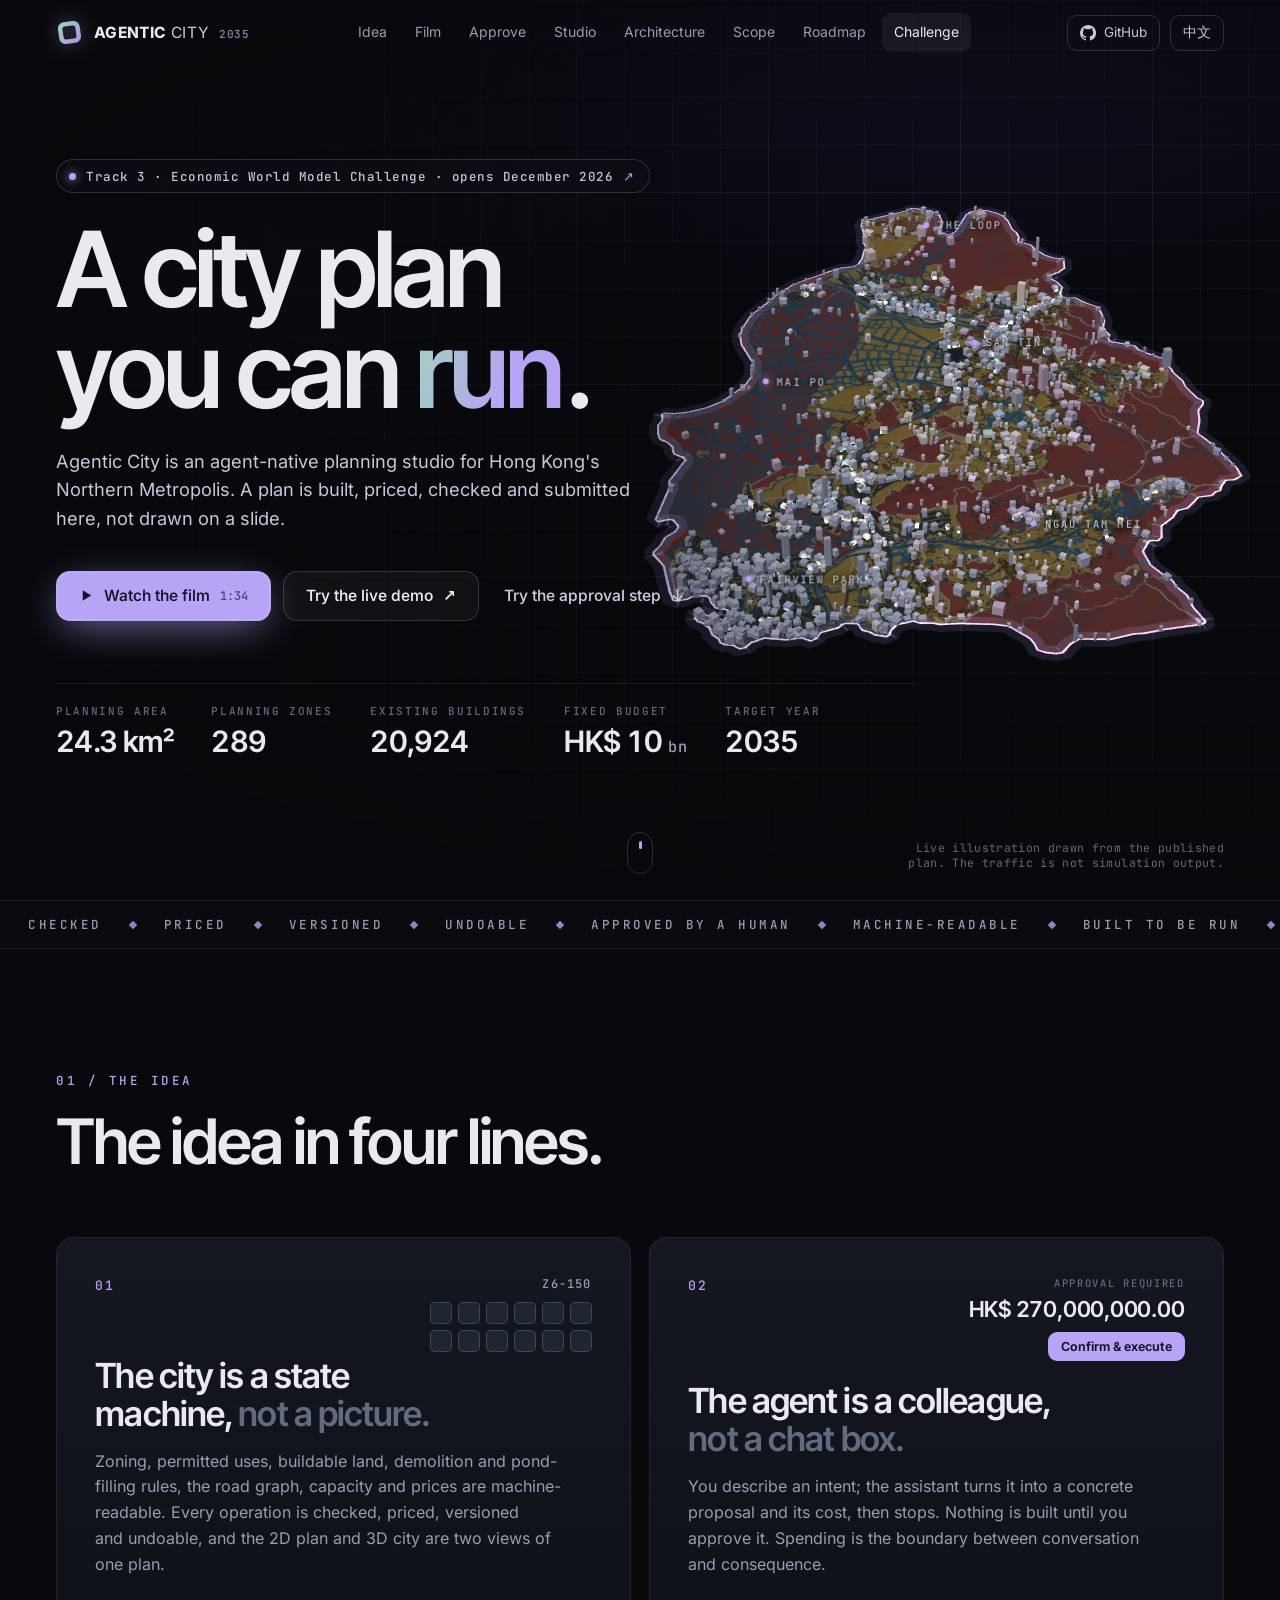
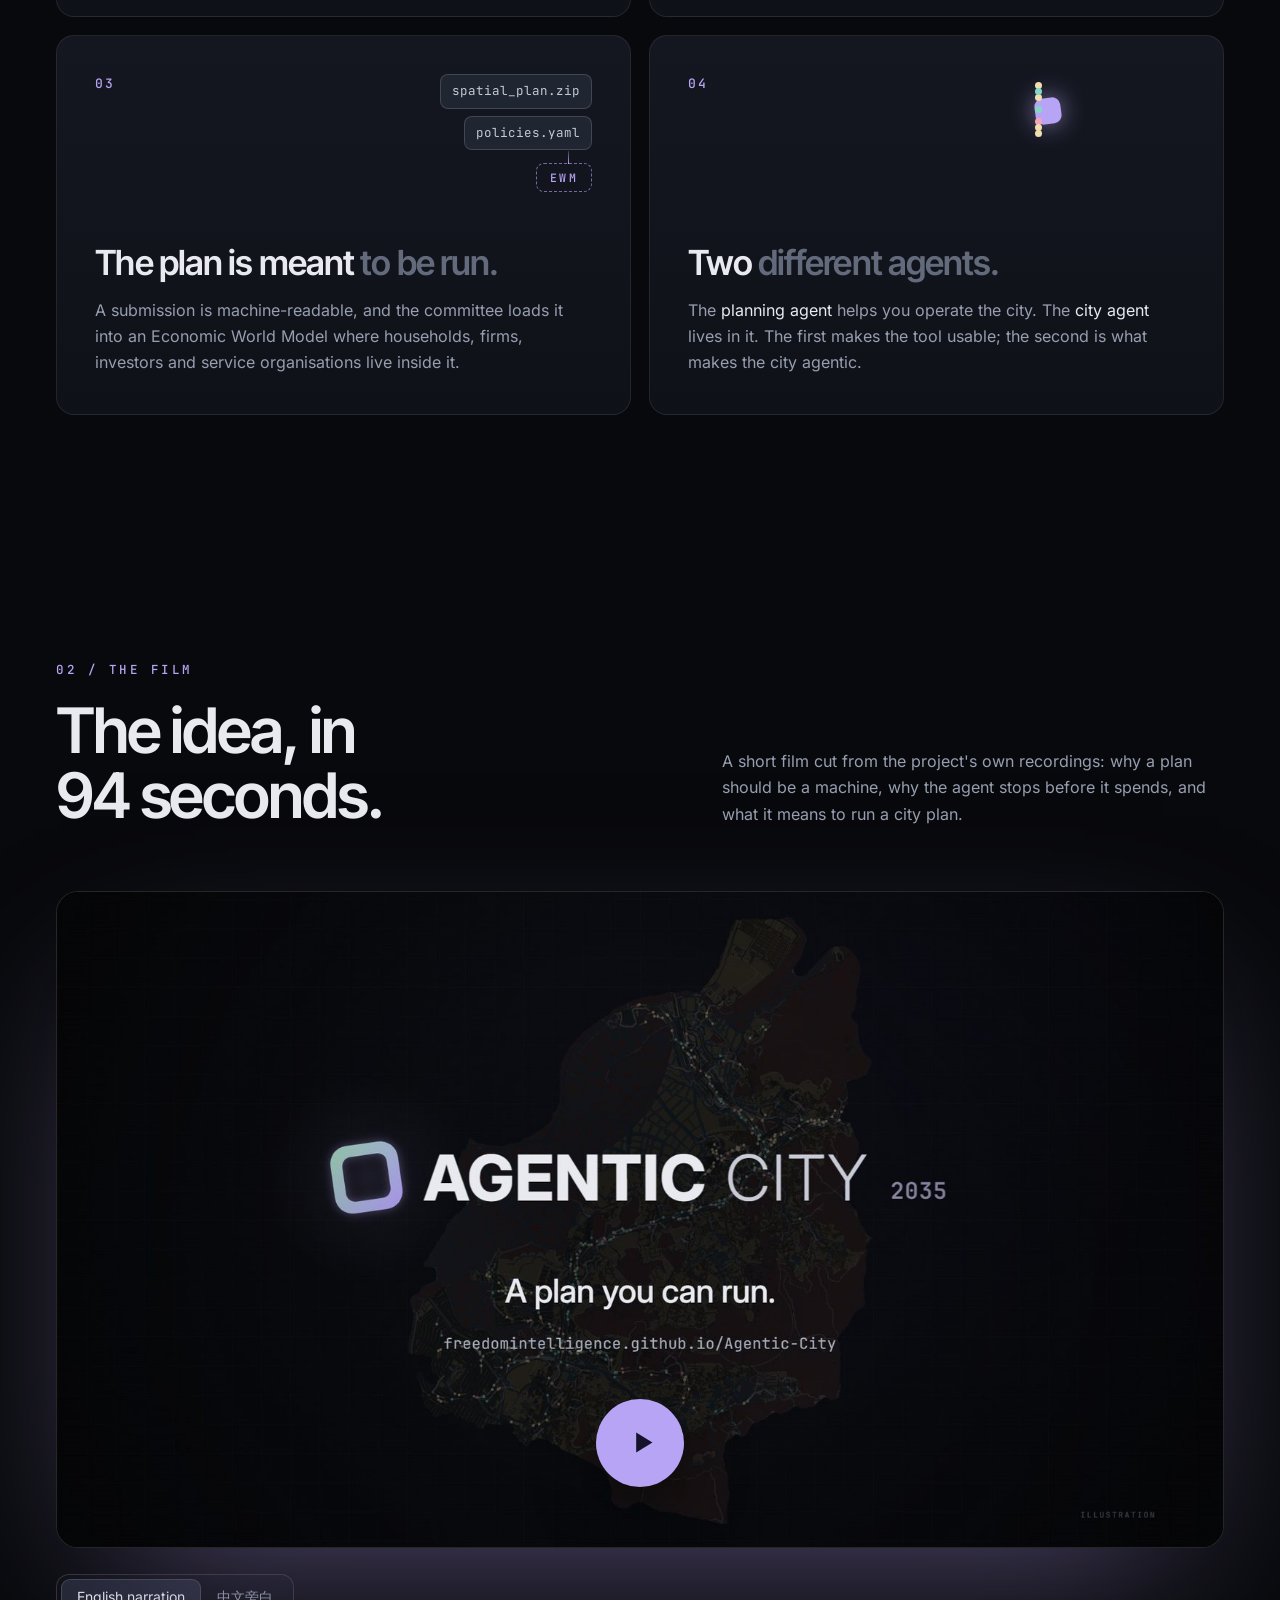
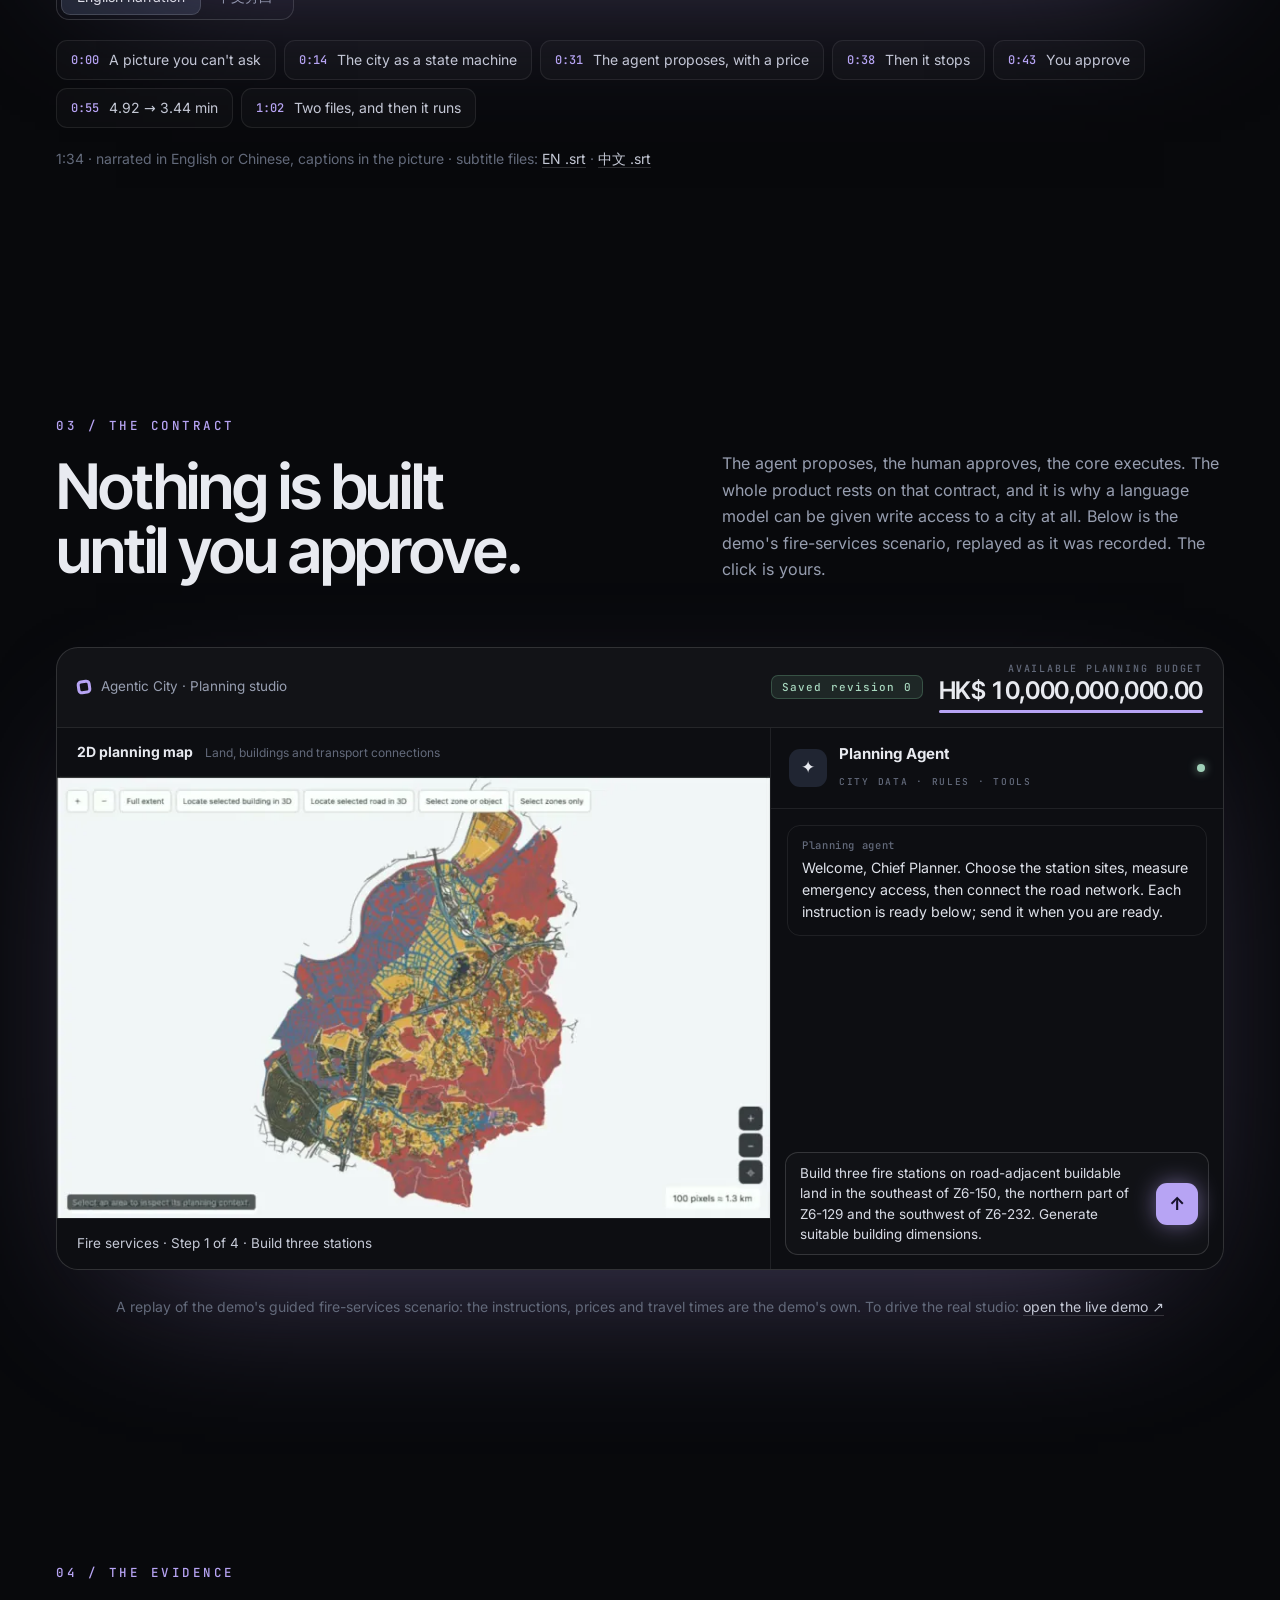
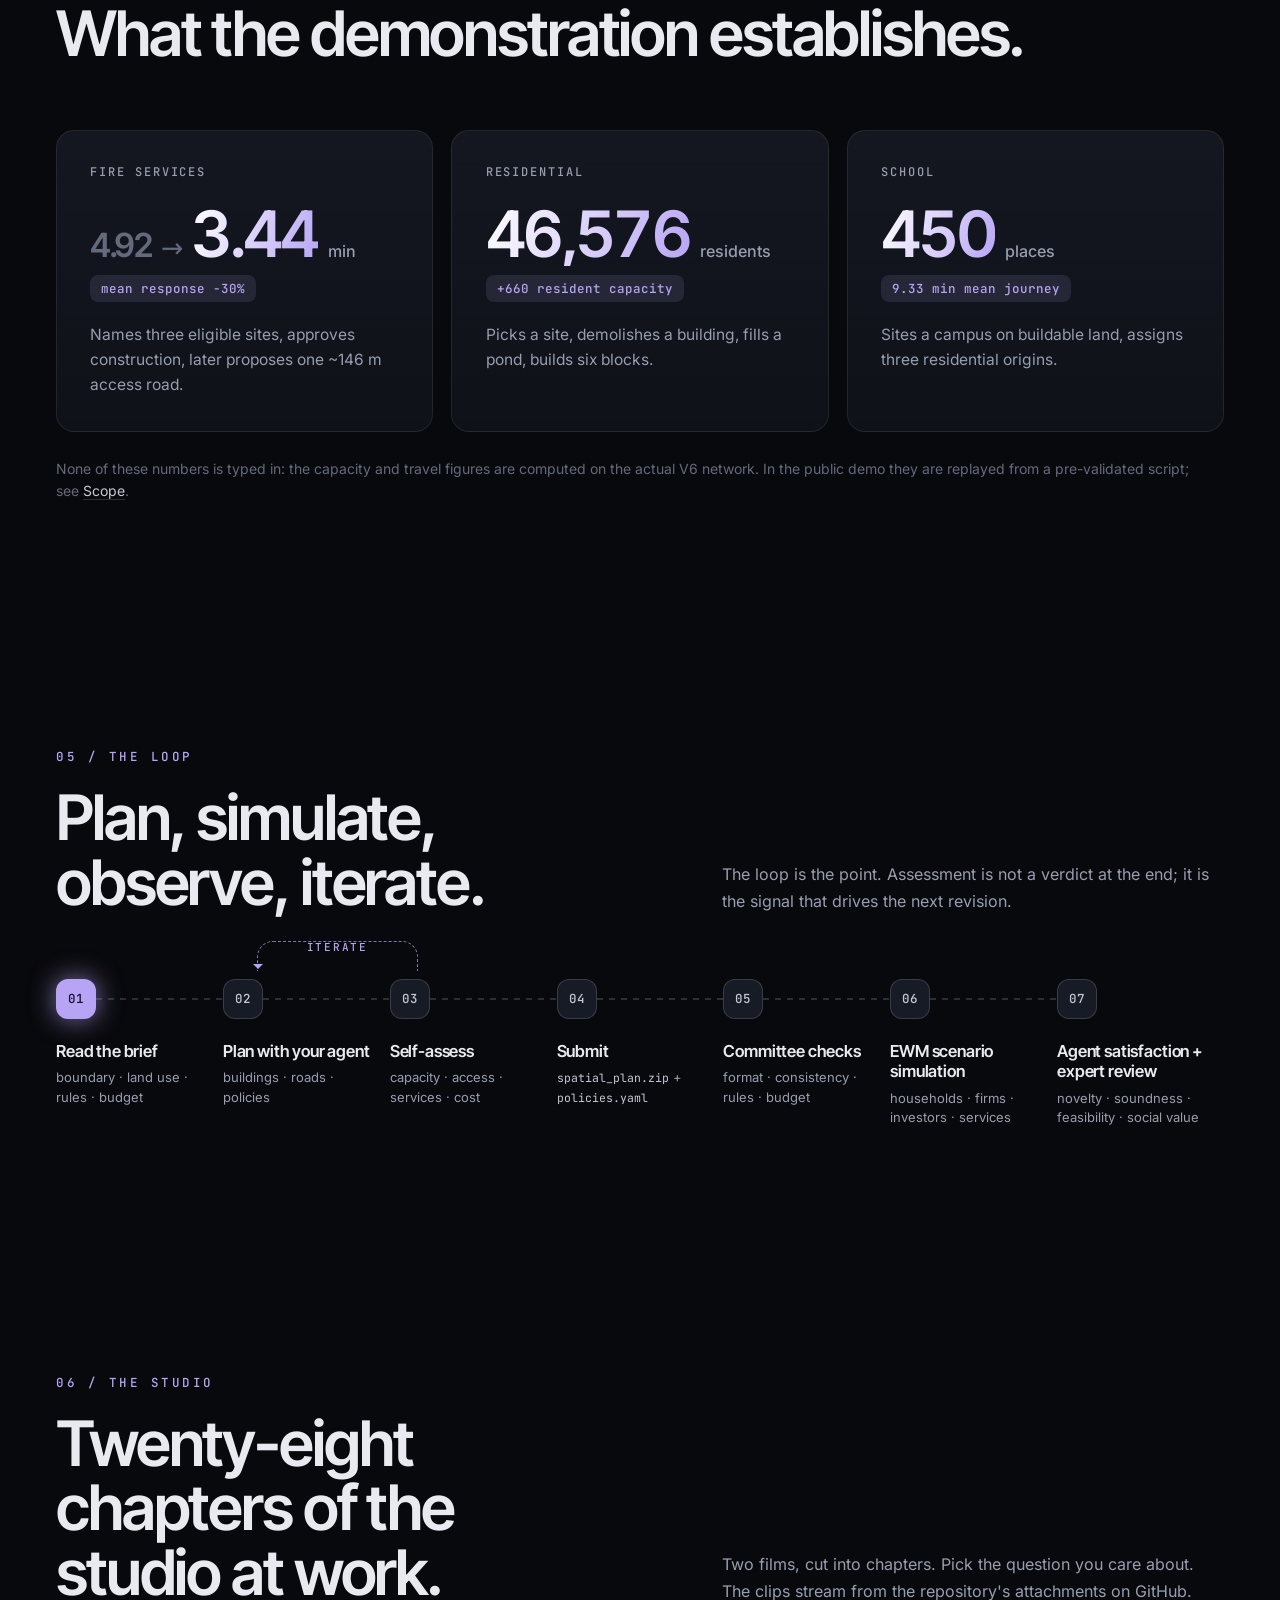
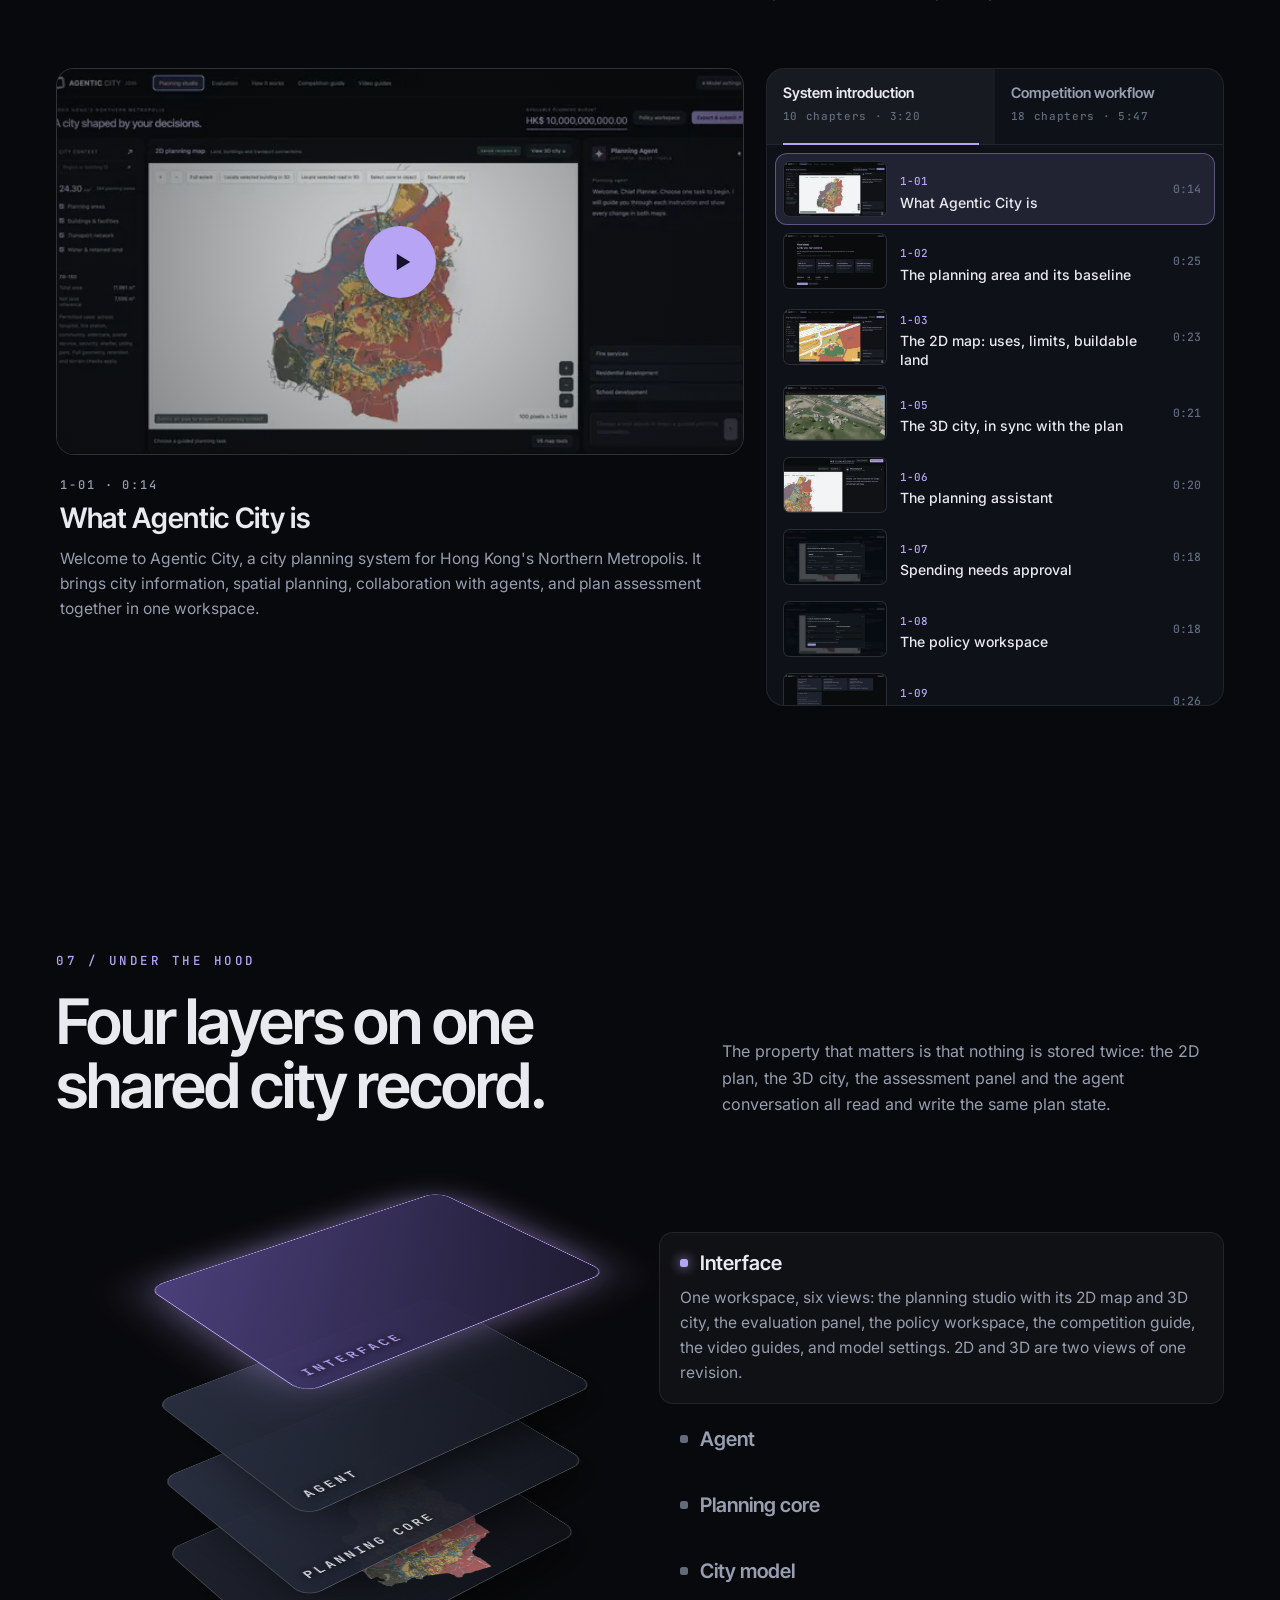
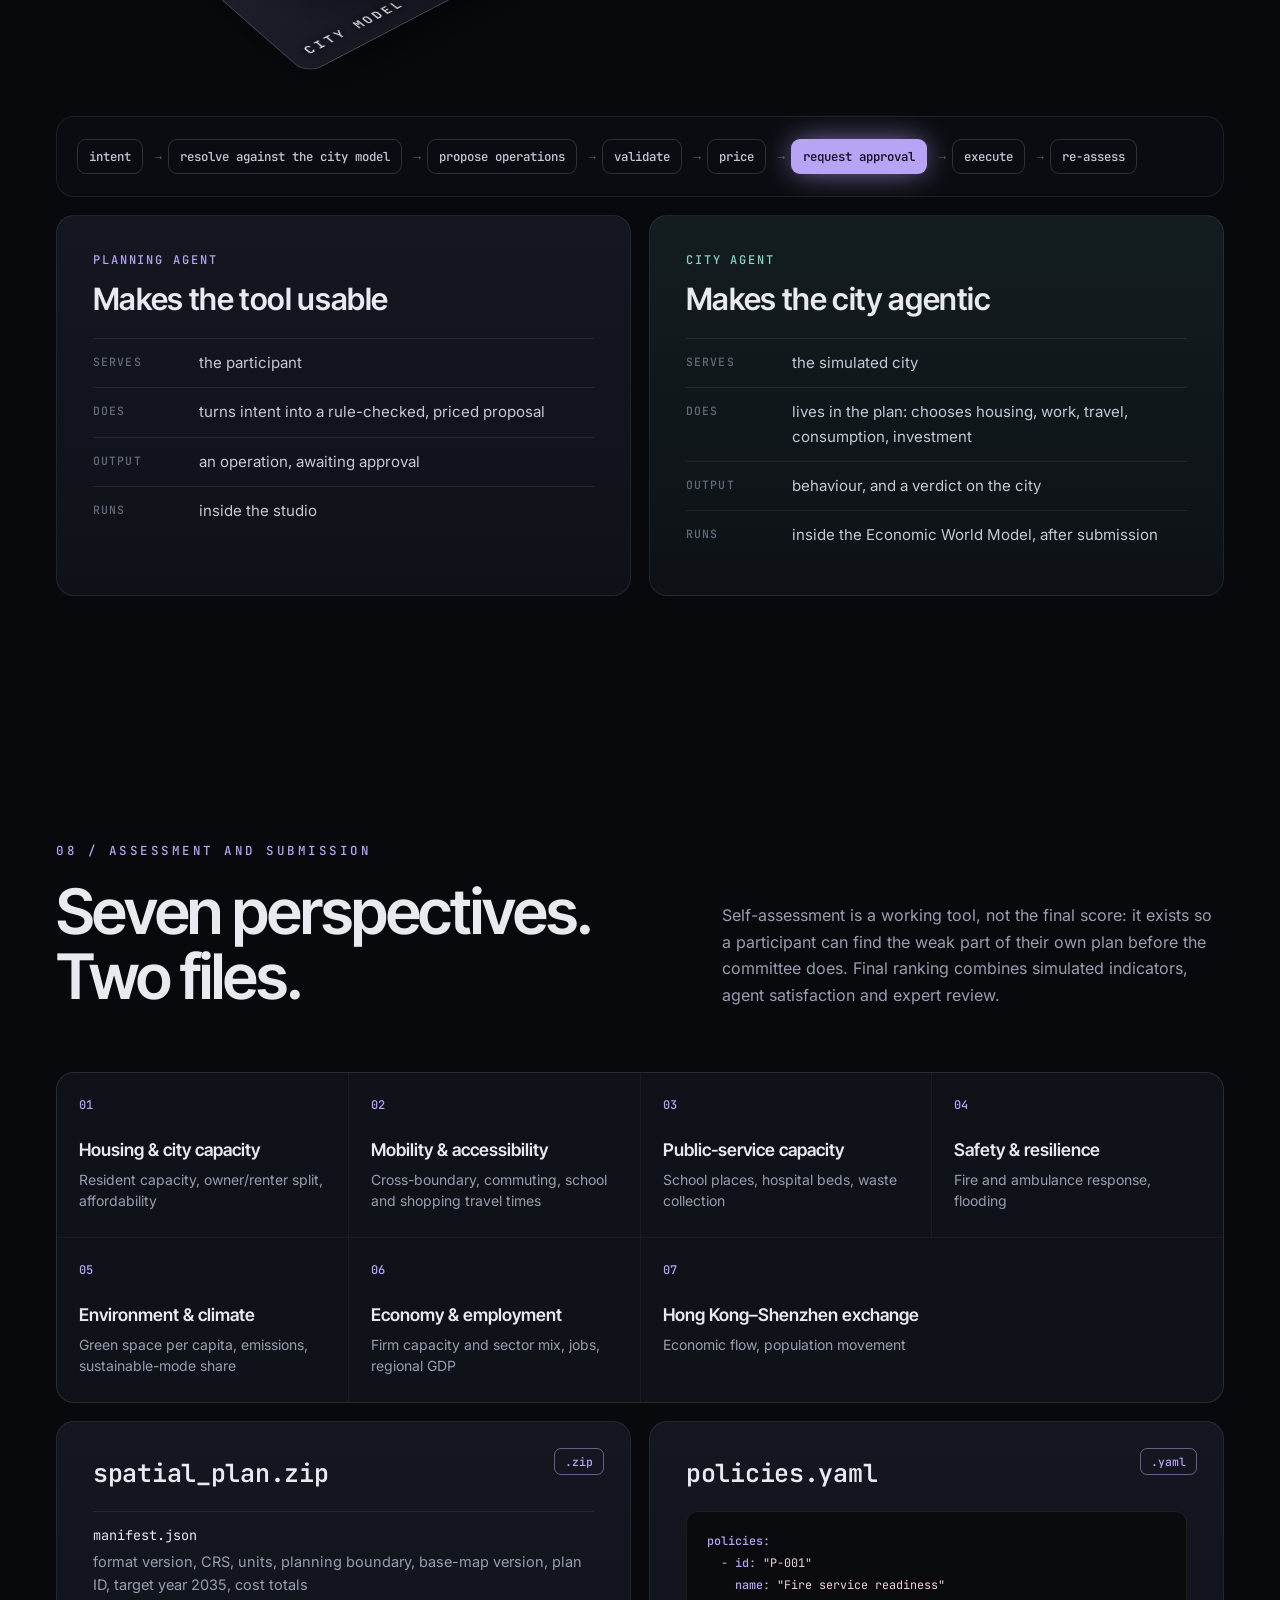
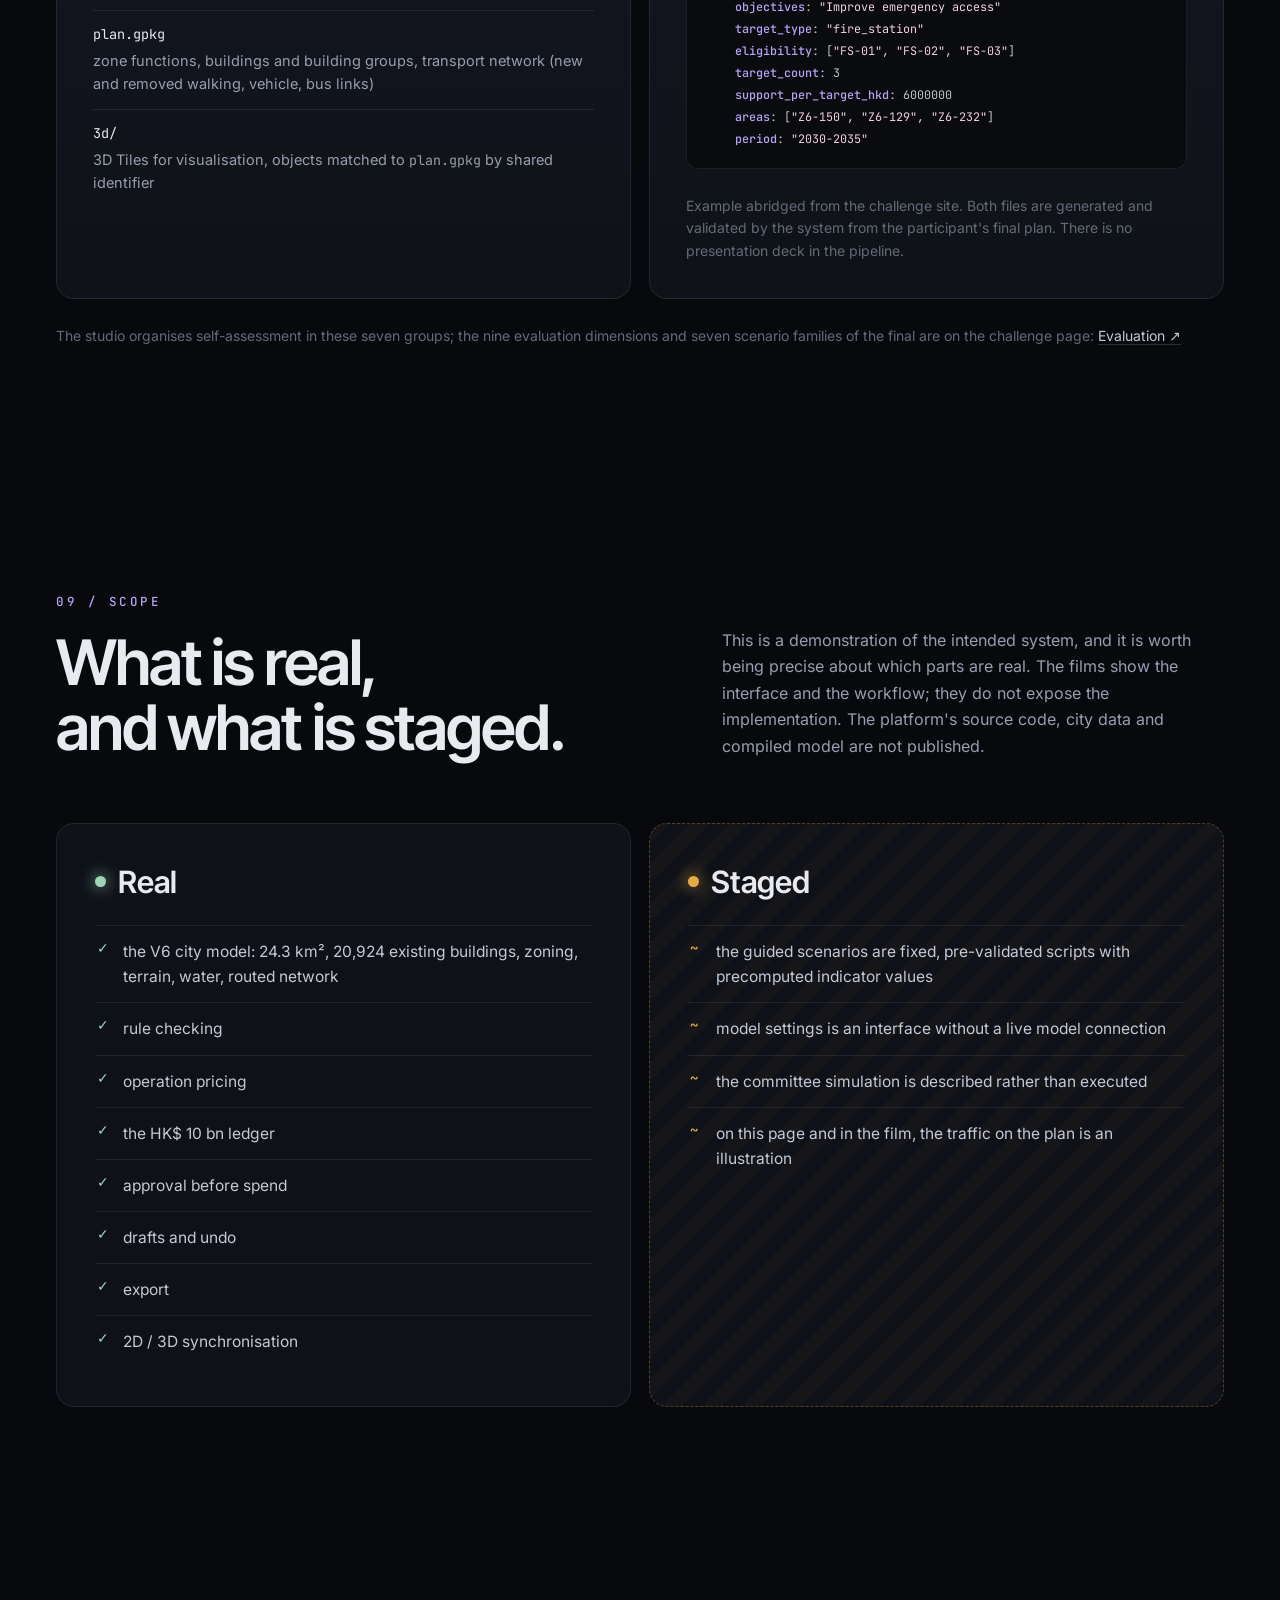
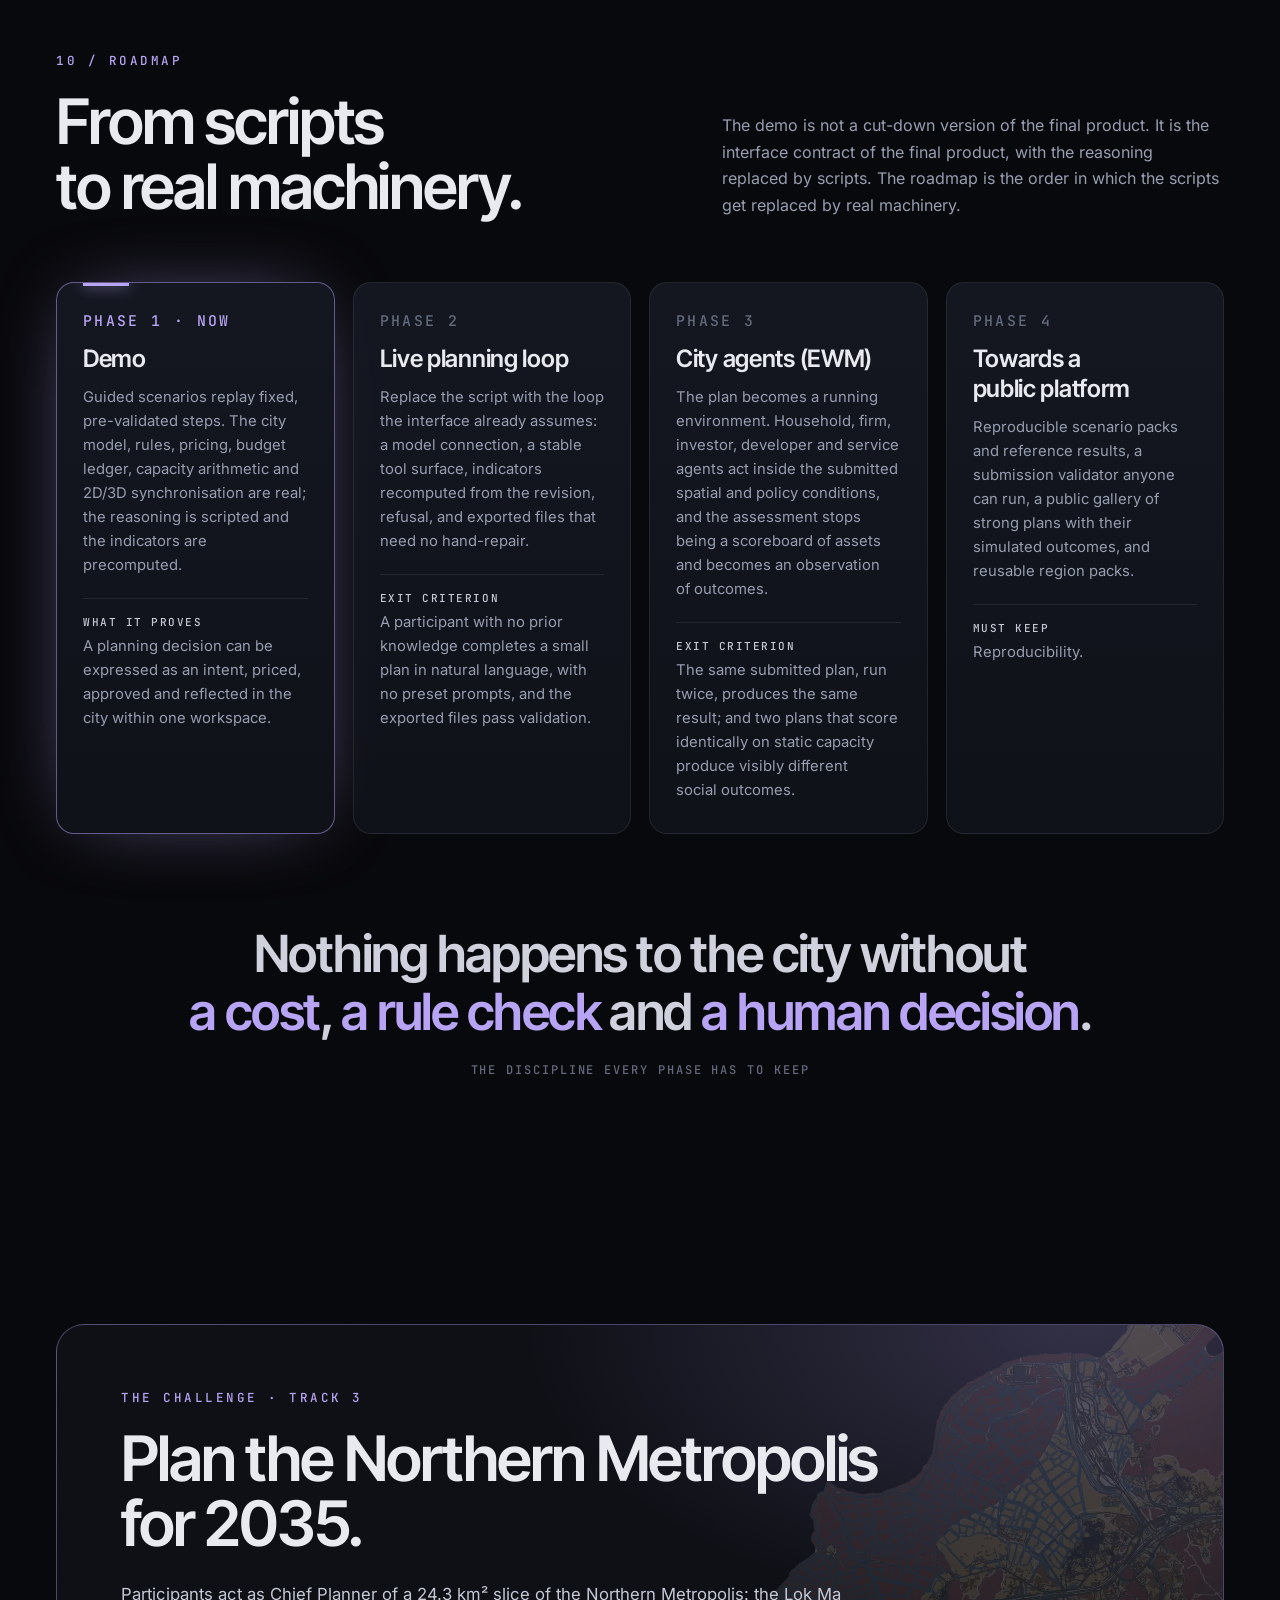
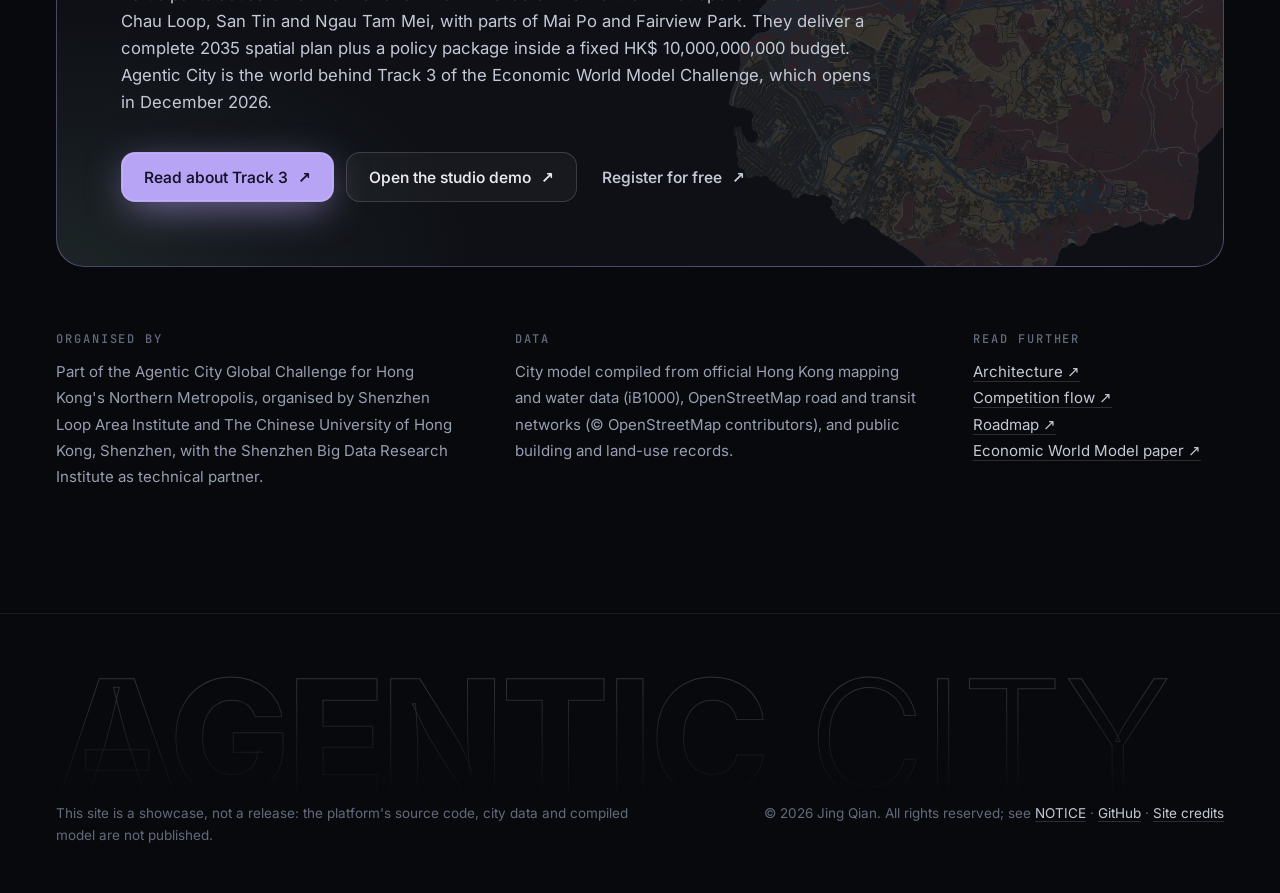
==== index.html @ a3e1fd38 "Agentic City 2035 project site One static page, English and Chinese, no build step: - a 3D plan of t" ====
<!doctype html>
<html lang="en">
<head>
<meta charset="utf-8">
<meta name="viewport" content="width=device-width, initial-scale=1">
<title>Agentic City 2035 · A city plan you can run</title>
<meta name="description" content="Agentic City is an agent-native planning studio for Hong Kong's Northern Metropolis: a city plan is built, priced, checked and submitted, then made to be run with simulated residents living in it.">
<meta name="theme-color" content="#08090c">
<link rel="canonical" href="https://freedomintelligence.github.io/Agentic-City/">
<meta property="og:type" content="website">
<meta property="og:title" content="Agentic City 2035 · A city plan you can run">
<meta property="og:description" content="An agent-native planning studio for Hong Kong's Northern Metropolis. The agent proposes, a human approves, and the finished plan is built to be run.">
<meta property="og:url" content="https://freedomintelligence.github.io/Agentic-City/">
<meta property="og:image" content="https://freedomintelligence.github.io/Agentic-City/assets/media/og.jpg">
<meta property="og:image:width" content="1200">
<meta property="og:image:height" content="630">
<meta name="twitter:card" content="summary_large_image">
<link rel="icon" href="assets/media/favicon.svg" type="image/svg+xml">
<link rel="preload" href="assets/fonts/inter-latin.woff2" as="font" type="font/woff2" crossorigin>
<link rel="preload" href="assets/fonts/inter-tight-latin.woff2" as="font" type="font/woff2" crossorigin>
<link rel="stylesheet" href="assets/fonts/fonts.css">
<link rel="stylesheet" href="assets/css/main.css">
</head>
<body>
<a class="skip" href="#idea">Skip to content</a>
<div class="stage-grid" aria-hidden="true"></div>
<div class="progress" aria-hidden="true"><i></i></div>

<header class="nav" id="nav">
  <a class="brand" href="#top" aria-label="Agentic City 2035, back to top">
    <svg class="mark" viewBox="0 0 32 32" aria-hidden="true"><defs><linearGradient id="mk" x1="0" y1="0" x2="1" y2="1"><stop offset="0" stop-color="#9FD6B9"/><stop offset="1" stop-color="#A893EA"/></linearGradient></defs><path fill="url(#mk)" fill-rule="evenodd" transform="rotate(-8 16 16)" d="M10.5 3h11A7.5 7.5 0 0 1 29 10.5v11a7.5 7.5 0 0 1-7.5 7.5h-11A7.5 7.5 0 0 1 3 21.500v-11A7.5 7.5 0 0 1 10.500 3Zm.8 5.300a3 3 0 0 0-3 3v9.400a3 3 0 0 0 3 3h9.400a3 3 0 0 0 3-3v-9.400a3 3 0 0 0-3-3Z"/></svg>
    <span class="word"><b>AGENTIC</b> CITY <i>2035</i></span>
  </a>
  <nav class="links" aria-label="Sections">
    <a href="#idea" data-zh="理念">Idea</a>
    <a href="#film" data-zh="影片">Film</a>
    <a href="#contract" data-zh="确认">Approve</a>
    <a href="#watch" data-zh="工作台">Studio</a>
    <a href="#architecture" data-zh="架构">Architecture</a>
    <a href="#scope" data-zh="范围">Scope</a>
    <a href="#roadmap" data-zh="路线图">Roadmap</a>
    <a href="#challenge" data-zh="挑战赛">Challenge</a>
  </nav>
  <div class="nav-end">
    <a class="gh" href="https://github.com/FreedomIntelligence/Agentic-City" target="_blank" rel="noopener" aria-label="GitHub repository">
      <svg viewBox="0 0 16 16" aria-hidden="true"><path fill="currentColor" d="M8 0a8 8 0 0 0-2.530 15.590c.4.070.550-.170.550-.380v-1.340c-2.230.490-2.700-1.070-2.700-1.070-.360-.920-.890-1.170-.890-1.170-.730-.500.060-.490.060-.490.800.060 1.230.830 1.230.830.710 1.220 1.870.870 2.330.660.070-.520.280-.870.510-1.070-1.780-.200-3.640-.890-3.640-3.950 0-.870.310-1.590.820-2.150-.080-.200-.360-1.020.080-2.120 0 0 .670-.210 2.200.820a7.660 7.660 0 0 1 4 0c1.530-1.040 2.200-.820 2.200-.820.440 1.100.160 1.920.080 2.120.510.560.820 1.270.820 2.150 0 3.070-1.870 3.750-3.650 3.950.290.250.540.730.540 1.480v2.190c0 .210.150.460.550.380A8 8 0 0 0 8 0Z"/></svg>
      <span>GitHub</span>
    </a>
    <button class="lang" id="lang" type="button" aria-label="切换到中文 / Switch language"><span data-zh="EN">中文</span></button>
  </div>
</header>

<main id="top">

<!-- ════════════ HERO ════════════ -->
<section class="hero" id="hero">
  <canvas id="city" aria-hidden="true"></canvas>
  <div class="hero-fallback" aria-hidden="true"></div>
  <div class="hero-shade" aria-hidden="true"></div>
  <div class="places" id="places" aria-hidden="true">
    <span data-x="800" data-y="150" data-zh="落马洲河套">The Loop</span>
    <span data-x="330" data-y="520" data-zh="米埔">Mai Po</span>
    <span data-x="700" data-y="560" data-zh="新田">San Tin</span>
    <span data-x="130" data-y="980" data-zh="锦绣花园">Fairview Park</span>
    <span data-x="560" data-y="1040" data-zh="牛潭尾">Ngau Tam Mei</span>
  </div>
  <div class="wrap hero-inner">
    <a class="chip rise" href="https://challenge.economic-world-model.com/agentic-city.html" target="_blank" rel="noopener">
      <i class="dot"></i><span data-zh="Economic World Model Challenge · Track 3 · 2026 年 12 月开启">Track 3 · Economic World Model Challenge · opens December 2026</span><b aria-hidden="true">↗</b>
    </a>
    <h1 class="rise d1" data-zh="一份能<em>运行</em>的<br>城市方案">A city plan<br>you can <em>run</em>.</h1>
    <p class="lede rise d2" data-zh="Agentic City 是面向香港北部都会区的 agent 原生规划工作台。城市方案在这里被建造、计价、校验和提交，而不是画在幻灯片上。">Agentic City is an agent-native planning studio for Hong Kong's Northern Metropolis. A plan is built, priced, checked and submitted here, not drawn on a slide.</p>
    <div class="cta rise d3">
      <a class="btn primary" href="#film" data-play><svg viewBox="0 0 16 16" aria-hidden="true"><path fill="currentColor" d="M4 2.500v11l9-5.500z"/></svg><span data-zh="观看影片">Watch the film</span><small>1:34</small></a>
      <a class="btn" href="https://challenge.economic-world-model.com/demo/agentic-city/" target="_blank" rel="noopener"><span data-zh="体验在线 Demo">Try the live demo</span> ↗</a>
      <a class="btn ghost" href="#contract"><span data-zh="先试试“确认”这一步">Try the approval step</span> ↓</a>
    </div>
    <dl class="stats rise d4">
      <div><dt data-zh="规划范围">planning area</dt><dd><span data-count="24.3" data-dec="1">24.3</span> km²</dd></div>
      <div><dt data-zh="规划分区">planning zones</dt><dd><span data-count="289">289</span></dd></div>
      <div><dt data-zh="现状建筑">existing buildings</dt><dd><span data-count="20924">20,924</span></dd></div>
      <div><dt data-zh="固定预算">fixed budget</dt><dd data-zh="100 <small>亿港元</small>">HK$ 10 <small>bn</small></dd></div>
      <div><dt data-zh="目标年份">target year</dt><dd>2035</dd></div>
    </dl>
  </div>
  <p class="hero-note" data-zh="实时示意，取材自仓库公开的规划图；图上的车流不是模拟结果。">Live illustration drawn from the published plan. The traffic is not simulation output.</p>
  <a class="scroll-cue" href="#idea" aria-label="Scroll to the idea"><i></i></a>
</section>

<div class="marquee" aria-hidden="true"><div class="track">
  <span>checked</span><span>priced</span><span>versioned</span><span>undoable</span><span>approved by a human</span><span>machine-readable</span><span>built to be run</span>
  <span>checked</span><span>priced</span><span>versioned</span><span>undoable</span><span>approved by a human</span><span>machine-readable</span><span>built to be run</span>
</div></div>

<!-- ════════════ 01 IDEA ════════════ -->
<section class="block" id="idea">
  <div class="wrap">
    <header class="sec-head reveal">
      <p class="tag">01 / <span data-zh="理念">THE IDEA</span></p>
      <h2 data-zh="四个要点">The idea in four lines.</h2>
    </header>
    <ol class="ideas">
      <li class="idea reveal">
        <span class="n">01</span>
        <div class="viz viz-records" aria-hidden="true"><b>Z6-150</b><i></i><i></i><i></i><i></i><i></i><i></i><i></i><i></i><i></i><i></i><i></i><i></i></div>
        <h3 data-zh="城市是状态机，<span>不是一张图。</span>">The city is a state machine, <span>not a picture.</span></h3>
        <p data-zh="分区、允许用途、可建范围、拆迁与填塘规则、路网、容量与造价全部机器可读。每次操作都经过校验、计价、留版本、可撤销；2D 与 3D 是同一份方案的两个视图。">Zoning, permitted uses, buildable land, demolition and pond-filling rules, the road graph, capacity and prices are machine-readable. Every operation is checked, priced, versioned and undoable, and the 2D plan and 3D city are two views of one plan.</p>
      </li>
      <li class="idea reveal">
        <span class="n">02</span>
        <div class="viz viz-approve" aria-hidden="true"><small>APPROVAL REQUIRED</small><b>HK$ 270,000,000.00</b><u>Confirm &amp; execute</u></div>
        <h3 data-zh="Agent 是同事，<span>不是聊天框。</span>">The agent is a colleague, <span>not a chat box.</span></h3>
        <p data-zh="你说意图，助手给出具体方案和价格，然后停下。你不确认，它不动工。花钱，就是“对话”与“后果”的分界线。">You describe an intent; the assistant turns it into a concrete proposal and its cost, then stops. Nothing is built until you approve it. Spending is the boundary between conversation and consequence.</p>
      </li>
      <li class="idea reveal">
        <span class="n">03</span>
        <div class="viz viz-files" aria-hidden="true"><code>spatial_plan.zip</code><code>policies.yaml</code><em>EWM</em></div>
        <h3 data-zh="方案是要<span>被运行的。</span>">The plan is meant <span>to be run.</span></h3>
        <p data-zh="提交物机器可读，组委会把它灌进经济世界模型，让家庭、企业、投资者与服务机构在里面生活。">A submission is machine-readable, and the committee loads it into an Economic World Model where households, firms, investors and service organisations live inside it.</p>
      </li>
      <li class="idea reveal">
        <span class="n">04</span>
        <div class="viz viz-two" aria-hidden="true"><b></b><i></i><i></i><i></i><i></i><i></i><i></i><i></i></div>
        <h3 data-zh="两个<span>不同的 agent。</span>">Two <span>different agents.</span></h3>
        <p data-zh="<em>规划 agent</em> 帮你操作城市；<em>城市 agent</em> 住在城市里。前者让工具可用，后者才让城市“agentic”。">The <em>planning agent</em> helps you operate the city. The <em>city agent</em> lives in it. The first makes the tool usable; the second is what makes the city agentic.</p>
      </li>
    </ol>
  </div>
</section>

<!-- ════════════ 02 FILM ════════════ -->
<section class="block" id="film">
  <div class="wrap">
    <header class="sec-head split reveal">
      <div>
        <p class="tag">02 / <span data-zh="影片">THE FILM</span></p>
        <h2 data-zh="94 秒，讲清理念">The idea, in 94 seconds.</h2>
      </div>
      <p data-zh="一支用项目自己的录屏剪成的短片：为什么方案应该是一台机器，为什么 Agent 在花钱之前要停下，以及“运行一份城市方案”到底是什么意思。">A short film cut from the project's own recordings: why a plan should be a machine, why the agent stops before it spends, and what it means to run a city plan.</p>
    </header>
    <figure class="player reveal" id="player">
      <div class="screen">
        <video id="film-video" playsinline preload="none" poster="assets/media/film-poster.en.jpg" aria-label="A Plan You Can Run, the Agentic City idea film"></video>
        <button class="bigplay" id="film-play" type="button" aria-label="Play the film">
          <svg viewBox="0 0 16 16" aria-hidden="true"><path fill="currentColor" d="M4.500 2.500v11l9-5.500z"/></svg>
        </button>
      </div>
      <figcaption>
        <div class="voices" role="group" aria-label="Narration language">
          <button type="button" data-voice="en" class="on">English narration</button>
          <button type="button" data-voice="zh">中文旁白</button>
        </div>
        <ol class="beats" id="beats">
          <li><button type="button" data-t="0"><b>0:00</b><span data-zh="一张没法提问的图">A picture you can't ask</span></button></li>
          <li><button type="button" data-t="14.4"><b>0:14</b><span data-zh="城市是一台状态机">The city as a state machine</span></button></li>
          <li><button type="button" data-t="31.2"><b>0:31</b><span data-zh="Agent 给出方案和价格">The agent proposes, with a price</span></button></li>
          <li><button type="button" data-t="38.4"><b>0:38</b><span data-zh="然后它停下">Then it stops</span></button></li>
          <li><button type="button" data-t="43.2"><b>0:43</b><span data-zh="你确认">You approve</span></button></li>
          <li><button type="button" data-t="55.2"><b>0:55</b><span>4.92 → 3.44 min</span></button></li>
          <li><button type="button" data-t="62.4"><b>1:02</b><span data-zh="两份文件，然后运行">Two files, and then it runs</span></button></li>
        </ol>
        <p class="fine"><span data-zh="1 分 34 秒 · 中英两版旁白，字幕已烧入画面 · 字幕文件：">1:34 · narrated in English or Chinese, captions in the picture · subtitle files:</span> <a href="assets/media/a-plan-you-can-run.en.srt" download>EN .srt</a> · <a href="assets/media/a-plan-you-can-run.zh.srt" download>中文 .srt</a></p>
      </figcaption>
    </figure>
  </div>
</section>

<!-- ════════════ 03 CONTRACT ════════════ -->
<section class="block" id="contract">
  <div class="wrap">
    <header class="sec-head split reveal">
      <div>
        <p class="tag">03 / <span data-zh="契约">THE CONTRACT</span></p>
        <h2 data-zh="你不确认，<br>它不动工。">Nothing is built<br>until you approve.</h2>
      </div>
      <p data-zh="Agent 提案，人来确认，内核执行。整个产品都建立在这条契约上，这也是大模型之所以能被授予“改动一座城市”权限的原因。下面是演示里消防场景的原样回放，由你来点那一下。">The agent proposes, the human approves, the core executes. The whole product rests on that contract, and it is why a language model can be given write access to a city at all. Below is the demo's fire-services scenario, replayed as it was recorded. The click is yours.</p>
    </header>

    <div class="studio reveal" id="replay">
      <div class="st-bar">
        <span class="st-title"><i></i>Agentic City · Planning studio</span>
        <span class="st-rev" id="rp-rev">Saved revision 0</span>
        <div class="st-budget"><small>AVAILABLE PLANNING BUDGET</small><b id="rp-budget">HK$ 10,000,000,000.00</b><u><i id="rp-bar"></i></u></div>
      </div>
      <div class="st-body">
        <div class="st-map">
          <div class="st-maphead"><b>2D planning map</b><span>Land, buildings and transport connections</span></div>
          <div class="st-canvas" id="rp-map">
            <img data-state="district" src="assets/media/demo/district.webp" alt="The planning district, as shown on the studio's 2D map" class="on" width="768" height="476">
            <img data-state="proposed" src="assets/media/demo/proposed.webp" alt="Zone Z6-150 with a proposed fire station outlined" loading="lazy" width="768" height="476">
            <img data-state="built" src="assets/media/demo/built.webp" alt="Zone Z6-150 with fire station 1 built" loading="lazy" width="768" height="476">
            <img data-state="assessed" src="assets/media/demo/assessed.webp" alt="The district with the new fire stations labelled" loading="lazy" width="768" height="476">
            <img data-state="road-proposed" src="assets/media/demo/road-proposed.webp" alt="A proposed 146 metre access road, dashed" loading="lazy" width="768" height="476">
            <img data-state="road-built" src="assets/media/demo/road-built.webp" alt="The 146 metre access road, built" loading="lazy" width="768" height="476">
          </div>
          <div class="st-step" id="rp-step">Fire services · Step 1 of 4 · Build three stations</div>
        </div>
        <div class="st-agent">
          <div class="ag-head"><span class="spark" aria-hidden="true">✦</span><div><b>Planning Agent</b><small>CITY DATA · RULES · TOOLS</small></div><i class="ready" aria-hidden="true"></i></div>
          <div class="ag-chat" id="rp-chat" aria-live="polite"></div>
          <div class="ag-compose">
            <p id="rp-next"></p>
            <button type="button" id="rp-send" aria-label="Send the instruction">↑</button>
          </div>
        </div>
      </div>
    </div>
    <p class="fine center reveal"><span data-zh="这是演示中消防引导场景的回放，指令、价格与行程时间都出自演示本身；工作台界面是英文的，这里保持原样。想亲手操作真实工作台：">A replay of the demo's guided fire-services scenario: the instructions, prices and travel times are the demo's own. To drive the real studio:</span> <a href="https://challenge.economic-world-model.com/demo/agentic-city/" target="_blank" rel="noopener" data-zh="打开在线 Demo ↗">open the live demo ↗</a></p>
  </div>
</section>

<!-- ════════════ 04 EVIDENCE ════════════ -->
<section class="block" id="evidence">
  <div class="wrap">
    <header class="sec-head reveal">
      <p class="tag">04 / <span data-zh="验证">THE EVIDENCE</span></p>
      <h2 data-zh="演示验证了什么">What the demonstration establishes.</h2>
    </header>
    <div class="cards three">
      <article class="card result reveal">
        <p class="k" data-zh="消防服务">Fire services</p>
        <p class="big"><s>4.92</s><i>→</i><b>3.44</b><small data-zh="分钟">min</small></p>
        <p class="delta" data-zh="平均出警车程 −30%">mean response −30%</p>
        <p data-zh="指定三处合资格用地、确认造价，随后提议一条约 146 米的道路。">Names three eligible sites, approves construction, later proposes one ~146 m access road.</p>
      </article>
      <article class="card result reveal">
        <p class="k" data-zh="住宅开发">Residential</p>
        <p class="big"><b>46,576</b><small data-zh="人">residents</small></p>
        <p class="delta" data-zh="新增 660 人的容量">+660 resident capacity</p>
        <p data-zh="选址、拆除一栋建筑、填充一处鱼塘、建六栋住宅。">Picks a site, demolishes a building, fills a pond, builds six blocks.</p>
      </article>
      <article class="card result reveal">
        <p class="k" data-zh="学校建设">School</p>
        <p class="big"><b>450</b><small data-zh="个学位">places</small></p>
        <p class="delta" data-zh="上学平均 9.33 分钟">9.33 min mean journey</p>
        <p data-zh="在可建用地布局校园，分配三个住宅起点。">Sites a campus on buildable land, assigns three residential origins.</p>
      </article>
    </div>
    <p class="fine reveal" data-zh="这些数字不是写死的：容量与通行时间都在真实的 V6 路网上算出来。公开演示里，它们由预先验证的脚本回放，详见<a href=&quot;#scope&quot;>范围</a>。">None of these numbers is typed in: the capacity and travel figures are computed on the actual V6 network. In the public demo they are replayed from a pre-validated script; see <a href="#scope">Scope</a>.</p>
  </div>
</section>

<!-- ════════════ 05 LOOP ════════════ -->
<section class="block" id="loop">
  <div class="wrap">
    <header class="sec-head split reveal">
      <div>
        <p class="tag">05 / <span data-zh="闭环">THE LOOP</span></p>
        <h2 data-zh="规划、模拟、<br>观察、迭代">Plan, simulate,<br>observe, iterate.</h2>
      </div>
      <p data-zh="闭环本身就是重点。评估不是终点处的判决，而是驱动下一轮修改的信号。">The loop is the point. Assessment is not a verdict at the end; it is the signal that drives the next revision.</p>
    </header>
    <ol class="flow reveal" id="flow">
      <li><b data-zh="阅读赛题">Read the brief</b><span data-zh="边界 · 用途 · 规则 · 预算">boundary · land use · rules · budget</span></li>
      <li class="loop-a"><b data-zh="与 agent 共同规划">Plan with your agent</b><span data-zh="建筑 · 道路 · 政策">buildings · roads · policies</span></li>
      <li class="loop-b"><b data-zh="自评">Self-assess</b><span data-zh="容量 · 可达性 · 服务 · 成本">capacity · access · services · cost</span><em data-zh="迭代">iterate</em></li>
      <li><b data-zh="提交">Submit</b><span><code>spatial_plan.zip</code> + <code>policies.yaml</code></span></li>
      <li><b data-zh="组委会校验">Committee checks</b><span data-zh="格式 · 一致性 · 规则 · 预算">format · consistency · rules · budget</span></li>
      <li><b data-zh="EWM 场景模拟">EWM scenario simulation</b><span data-zh="家庭 · 企业 · 投资者 · 服务机构">households · firms · investors · services</span></li>
      <li><b data-zh="Agent 满意度 + 专家评审">Agent satisfaction + expert review</b><span data-zh="创新 · 合理 · 可行 · 社会价值">novelty · soundness · feasibility · social value</span></li>
    </ol>
  </div>
</section>

<!-- ════════════ 06 STUDIO / CHAPTERS ════════════ -->
<section class="block" id="watch">
  <div class="wrap">
    <header class="sec-head split reveal">
      <div>
        <p class="tag">06 / <span data-zh="工作台">THE STUDIO</span></p>
        <h2 data-zh="28 段工作台实录">Twenty-eight chapters of the studio at work.</h2>
      </div>
      <p data-zh="两部影片按章节切开，挑你关心的问题看。片段直接从 GitHub 仓库的附件播放。">Two films, cut into chapters. Pick the question you care about. The clips stream from the repository's attachments on GitHub.</p>
    </header>
    <div class="chapters reveal" id="chapters">
      <div class="ch-main">
        <div class="ch-screen">
          <video id="ch-video" controls playsinline preload="none" aria-label="Chapter clip"></video>
          <div class="ch-cover" id="ch-cover"><img id="ch-poster" src="assets/media/chapters/1-01.webp" alt="" width="640" height="344"><button type="button" class="bigplay small" id="ch-play" aria-label="Play this chapter"><svg viewBox="0 0 16 16" aria-hidden="true"><path fill="currentColor" d="M4.500 2.500v11l9-5.500z"/></svg></button></div>
        </div>
        <div class="ch-info">
          <p class="k"><span id="ch-id">1-01</span> · <span id="ch-dur">0:14</span><span class="zh-only"> · 英文旁白</span></p>
          <h3 id="ch-title">What Agentic City is</h3>
          <p id="ch-text" lang="en"></p>
          <p class="fine" id="ch-fail" hidden><span data-zh="这段没能加载。可以在 GitHub 上观看：">This clip did not load. Watch it on GitHub:</span> <a href="https://github.com/FreedomIntelligence/Agentic-City#watch-it" target="_blank" rel="noopener">README ↗</a></p>
        </div>
      </div>
      <div class="ch-side">
        <div class="ch-tabs" role="tablist">
          <button type="button" role="tab" data-film="1" class="on"><b data-zh="系统介绍">System introduction</b><span data-zh="10 章 · 3:20">10 chapters · 3:20</span></button>
          <button type="button" role="tab" data-film="2"><b data-zh="参赛流程">Competition workflow</b><span data-zh="18 章 · 5:47">18 chapters · 5:47</span></button>
        </div>
        <ol class="ch-list" id="ch-list"></ol>
      </div>
    </div>
  </div>
</section>

<!-- ════════════ 07 ARCHITECTURE ════════════ -->
<section class="block" id="architecture">
  <div class="wrap">
    <header class="sec-head split reveal">
      <div>
        <p class="tag">07 / <span data-zh="架构">UNDER THE HOOD</span></p>
        <h2 data-zh="四层结构，<br>一份共享的城市记录">Four layers on one shared city record.</h2>
      </div>
      <p data-zh="关键只有一条：任何东西都不存两遍。2D 方案、3D 城市、评估面板和 Agent 对话，读写的是同一份方案状态。">The property that matters is that nothing is stored twice: the 2D plan, the 3D city, the assessment panel and the agent conversation all read and write the same plan state.</p>
    </header>
    <div class="arch reveal">
      <div class="stack" id="stack" aria-hidden="true">
        <div class="slab s4" data-layer="0"><span>INTERFACE</span></div>
        <div class="slab s3" data-layer="1"><span>AGENT</span></div>
        <div class="slab s2" data-layer="2"><span>PLANNING CORE</span></div>
        <div class="slab s1" data-layer="3"><span>CITY MODEL</span></div>
      </div>
      <ol class="layers" id="layers">
        <li data-layer="0" class="on"><b data-zh="界面">Interface</b><span data-zh="一个工作区，六个视图：带 2D 地图与 3D 城市的规划工作台、评估面板、政策工作台、参赛指南、视频指南、模型设置。2D 与 3D 是同一个修订版本的两个视图。">One workspace, six views: the planning studio with its 2D map and 3D city, the evaluation panel, the policy workspace, the competition guide, the video guides, and model settings. 2D and 3D are two views of one revision.</span></li>
        <li data-layer="1"><b>Agent</b><span data-zh="把意图变成具体提案，然后停下：参赛者看到要建什么、花多少钱，确认之后城市才会改变。">Turns intent into a concrete proposal, and then stops: the participant sees what will be built and what it costs, and only after approval does the city change.</span></li>
        <li data-layer="2"><b data-zh="规划内核">Planning core</b><span data-zh="规划者真正能做的操作。每一项都对照城市模型校验并计价，价格从同一份预算里扣：建设、拆迁、土地整备、道路与政策承诺共用一本账。状态变更写成修订版本。">The operations a planner can actually perform. Each one is validated against the city model and priced, and the price comes out of a single budget shared by construction, demolition, land preparation, road building and policy commitments. State changes are written as revisions.</span></li>
        <li data-layer="3"><b data-zh="城市模型">City model</b><span data-zh="北部都会区 24.3 平方公里片区的 2035 基线：20,924 栋现状建筑、带允许用途与限制的规划分区、地形、水体，以及可供步行、骑行、驾车与公交寻路的交通图。">The compiled 2035 baseline for a 24.3 km² slice of the Northern Metropolis: 20,924 existing buildings, planning zones with permitted uses and restrictions, terrain, water, and a routed transport graph for walking, cycling, driving and public transport.</span></li>
      </ol>
    </div>
    <div class="pipe reveal" aria-label="The agent contract">
      <span data-zh="意图">intent</span><span data-zh="对照城市模型解析">resolve against the city model</span><span data-zh="提出操作">propose operations</span><span data-zh="校验">validate</span><span data-zh="计价">price</span><span class="hot" data-zh="请求确认">request approval</span><span data-zh="执行">execute</span><span data-zh="重新评估">re-assess</span>
    </div>

    <div class="two reveal">
      <article class="card agent-a">
        <p class="k" data-zh="规划 agent">Planning agent</p>
        <h3 data-zh="让工具可用">Makes the tool usable</h3>
        <dl>
          <div><dt data-zh="服务于">Serves</dt><dd data-zh="参赛者">the participant</dd></div>
          <div><dt data-zh="做什么">Does</dt><dd data-zh="把意图变成经过规则校验、标好价格的提案">turns intent into a rule-checked, priced proposal</dd></div>
          <div><dt data-zh="产出">Output</dt><dd data-zh="一项操作，等待确认">an operation, awaiting approval</dd></div>
          <div><dt data-zh="运行在">Runs</dt><dd data-zh="工作台内">inside the studio</dd></div>
        </dl>
      </article>
      <article class="card agent-b">
        <p class="k" data-zh="城市 agent">City agent</p>
        <h3 data-zh="让城市“agentic”">Makes the city agentic</h3>
        <dl>
          <div><dt data-zh="服务于">Serves</dt><dd data-zh="被模拟的城市">the simulated city</dd></div>
          <div><dt data-zh="做什么">Does</dt><dd data-zh="住进方案里：选择住房、工作、出行、消费、投资">lives in the plan: chooses housing, work, travel, consumption, investment</dd></div>
          <div><dt data-zh="产出">Output</dt><dd data-zh="行为，以及对这座城市的评判">behaviour, and a verdict on the city</dd></div>
          <div><dt data-zh="运行在">Runs</dt><dd data-zh="提交之后，经济世界模型之内">inside the Economic World Model, after submission</dd></div>
        </dl>
      </article>
    </div>
  </div>
</section>

<!-- ════════════ 08 ASSESSMENT + SUBMISSION ════════════ -->
<section class="block" id="assessment">
  <div class="wrap">
    <header class="sec-head split reveal">
      <div>
        <p class="tag">08 / <span data-zh="评估与提交">ASSESSMENT AND SUBMISSION</span></p>
        <h2 data-zh="七类评估，<br>两份文件">Seven perspectives.<br>Two files.</h2>
      </div>
      <p data-zh="自评是一件工作用具，不是最终成绩：它的用处，是让参赛者赶在组委会之前，找到自己方案的短板。最终排名综合模拟指标、Agent 满意度与专家评审。">Self-assessment is a working tool, not the final score: it exists so a participant can find the weak part of their own plan before the committee does. Final ranking combines simulated indicators, agent satisfaction and expert review.</p>
    </header>
    <ul class="seven reveal">
      <li><b data-zh="居住与城市容纳">Housing &amp; city capacity</b><span data-zh="居民容量、购房／租房比例、可负担性">Resident capacity, owner/renter split, affordability</span></li>
      <li><b data-zh="交通与可达性">Mobility &amp; accessibility</b><span data-zh="跨境、通勤、上学与购物出行时间">Cross-boundary, commuting, school and shopping travel times</span></li>
      <li><b data-zh="公共服务容量">Public-service capacity</b><span data-zh="学位、医院床位、垃圾收运">School places, hospital beds, waste collection</span></li>
      <li><b data-zh="安全与韧性">Safety &amp; resilience</b><span data-zh="消防与急救响应、洪涝">Fire and ambulance response, flooding</span></li>
      <li><b data-zh="环境与气候">Environment &amp; climate</b><span data-zh="人均绿地、碳排放、绿色出行比例">Green space per capita, emissions, sustainable-mode share</span></li>
      <li><b data-zh="经济与就业">Economy &amp; employment</b><span data-zh="企业容量与行业结构、就业、区域 GDP">Firm capacity and sector mix, jobs, regional GDP</span></li>
      <li><b data-zh="深港交流">Hong Kong–Shenzhen exchange</b><span data-zh="经济流通值、人口流动">Economic flow, population movement</span></li>
    </ul>

    <div class="files">
      <article class="card file reveal">
        <span class="ext">.zip</span>
        <h3><code>spatial_plan.zip</code></h3>
        <ul>
          <li><code>manifest.json</code><span data-zh="格式版本、坐标参考系、单位、规划边界、底图版本、方案 ID、目标年份 2035、成本汇总">format version, CRS, units, planning boundary, base-map version, plan ID, target year 2035, cost totals</span></li>
          <li><code>plan.gpkg</code><span data-zh="分区功能、建筑与建筑群、交通网络（新增／删除的步行、机动车、公交线路）">zone functions, buildings and building groups, transport network (new and removed walking, vehicle, bus links)</span></li>
          <li><code>3d/</code><span data-zh="用于展示的 3D Tiles，通过统一标识与 plan.gpkg 对应">3D Tiles for visualisation, objects matched to <code>plan.gpkg</code> by shared identifier</span></li>
        </ul>
      </article>
      <article class="card file reveal">
        <span class="ext">.yaml</span>
        <h3><code>policies.yaml</code></h3>
        <pre class="yaml" aria-label="Example policy"><code><b>policies</b>:
  - <b>id</b>: <i>"P-001"</i>
    <b>name</b>: <i>"Fire service readiness"</i>
    <b>objectives</b>: <i>"Improve emergency access"</i>
    <b>target_type</b>: <i>"fire_station"</i>
    <b>eligibility</b>: [<i>"FS-01", "FS-02", "FS-03"</i>]
    <b>target_count</b>: 3
    <b>support_per_target_hkd</b>: 6000000
    <b>areas</b>: [<i>"Z6-150", "Z6-129", "Z6-232"</i>]
    <b>period</b>: <i>"2030-2035"</i></code></pre>
        <p class="fine" data-zh="示例节选自挑战赛官网。两份文件都由系统根据参赛者的最终方案生成并校验，流程里没有演示幻灯片。">Example abridged from the challenge site. Both files are generated and validated by the system from the participant's final plan. There is no presentation deck in the pipeline.</p>
      </article>
    </div>
    <p class="fine reveal"><span data-zh="工作台内按七类组织自评；最终评审的九个维度与七类场景见挑战赛页面：">The studio organises self-assessment in these seven groups; the nine evaluation dimensions and seven scenario families of the final are on the challenge page:</span> <a href="https://challenge.economic-world-model.com/agentic-city.html#evaluate" target="_blank" rel="noopener" data-zh="评估说明 ↗">Evaluation ↗</a></p>
  </div>
</section>

<!-- ════════════ 09 SCOPE ════════════ -->
<section class="block" id="scope">
  <div class="wrap">
    <header class="sec-head split reveal">
      <div>
        <p class="tag">09 / <span data-zh="范围">SCOPE</span></p>
        <h2 data-zh="哪些是真的，<br>哪些是演示">What is real,<br>and what is staged.</h2>
      </div>
      <p data-zh="这是对目标系统的演示，值得说清哪些是真的。影片展示界面与流程，不包含实现；平台源码、城市数据与编译模型均未公开。">This is a demonstration of the intended system, and it is worth being precise about which parts are real. The films show the interface and the workflow; they do not expose the implementation. The platform's source code, city data and compiled model are not published.</p>
    </header>
    <div class="scope reveal">
      <article class="real">
        <h3><i></i><span data-zh="真实">Real</span></h3>
        <ul>
          <li data-zh="V6 城市模型：24.3 km²、20,924 栋现状建筑、分区、地形、水体、可寻路的路网">the V6 city model: 24.3 km², 20,924 existing buildings, zoning, terrain, water, routed network</li>
          <li data-zh="规则校验">rule checking</li>
          <li data-zh="操作计价">operation pricing</li>
          <li data-zh="100 亿港元预算账本">the HK$ 10 bn ledger</li>
          <li data-zh="先确认，后动工">approval before spend</li>
          <li data-zh="草稿与撤销">drafts and undo</li>
          <li data-zh="导出">export</li>
          <li data-zh="2D / 3D 同步">2D / 3D synchronisation</li>
        </ul>
      </article>
      <article class="staged">
        <h3><i></i><span data-zh="演示">Staged</span></h3>
        <ul>
          <li data-zh="三个引导场景是固定、预先验证的脚本，指标数值预置">the guided scenarios are fixed, pre-validated scripts with precomputed indicator values</li>
          <li data-zh="模型设置只是界面，没有接入真实模型">model settings is an interface without a live model connection</li>
          <li data-zh="组委会模拟只有描述，没有执行">the committee simulation is described rather than executed</li>
          <li data-zh="本页与影片里方案图上的车流，是示意动画">on this page and in the film, the traffic on the plan is an illustration</li>
        </ul>
      </article>
    </div>
  </div>
</section>

<!-- ════════════ 10 ROADMAP ════════════ -->
<section class="block" id="roadmap">
  <div class="wrap">
    <header class="sec-head split reveal">
      <div>
        <p class="tag">10 / <span data-zh="路线图">ROADMAP</span></p>
        <h2 data-zh="把脚本，<br>一步步换成真机器">From scripts<br>to real machinery.</h2>
      </div>
      <p data-zh="演示不是最终产品的缩水版，而是最终产品的界面契约，只是推理部分暂时由脚本代替。路线图，就是把这些脚本换成真机器的顺序。">The demo is not a cut-down version of the final product. It is the interface contract of the final product, with the reasoning replaced by scripts. The roadmap is the order in which the scripts get replaced by real machinery.</p>
    </header>
    <ol class="phases">
      <li class="phase now reveal">
        <p class="k"><span data-zh="阶段 1 · 当前">Phase 1 · now</span></p>
        <h3 data-zh="演示">Demo</h3>
        <p data-zh="引导场景回放固定、预先验证的步骤。城市模型、规则、计价、预算账本、容量计算与 2D/3D 同步是真的；推理是脚本，指标是预置的。">Guided scenarios replay fixed, pre-validated steps. The city model, rules, pricing, budget ledger, capacity arithmetic and 2D/3D synchronisation are real; the reasoning is scripted and the indicators are precomputed.</p>
        <p class="exit"><b data-zh="它证明了">What it proves</b><span data-zh="一项规划决策，可以在同一个工作区里被表达为意图、被计价、被确认，并反映到城市上。">A planning decision can be expressed as an intent, priced, approved and reflected in the city within one workspace.</span></p>
      </li>
      <li class="phase reveal">
        <p class="k" data-zh="阶段 2">Phase 2</p>
        <h3 data-zh="实时规划闭环">Live planning loop</h3>
        <p data-zh="用界面早已预设的那条闭环取代脚本：接入模型、稳定的工具接口、由修订版本重新计算指标、会说“不”、导出文件无需手工修补。">Replace the script with the loop the interface already assumes: a model connection, a stable tool surface, indicators recomputed from the revision, refusal, and exported files that need no hand-repair.</p>
        <p class="exit"><b data-zh="验收标准">Exit criterion</b><span data-zh="一位毫无基础的参赛者，不靠预设提示词，用自然语言完成一份小方案，导出的文件通过校验。">A participant with no prior knowledge completes a small plan in natural language, with no preset prompts, and the exported files pass validation.</span></p>
      </li>
      <li class="phase reveal">
        <p class="k" data-zh="阶段 3">Phase 3</p>
        <h3 data-zh="城市 agent（EWM）">City agents (EWM)</h3>
        <p data-zh="方案变成可运行的环境。家庭、企业、投资者、开发商与服务机构等 agent，在提交的空间与政策条件下行动；评估不再是资产的记分牌，而是对结果的观察。">The plan becomes a running environment. Household, firm, investor, developer and service agents act inside the submitted spatial and policy conditions, and the assessment stops being a scoreboard of assets and becomes an observation of outcomes.</p>
        <p class="exit"><b data-zh="验收标准">Exit criterion</b><span data-zh="同一份方案跑两次，结果相同；两份静态容量得分相同的方案，跑出明显不同的社会结果。">The same submitted plan, run twice, produces the same result; and two plans that score identically on static capacity produce visibly different social outcomes.</span></p>
      </li>
      <li class="phase reveal">
        <p class="k" data-zh="阶段 4">Phase 4</p>
        <h3 data-zh="走向公共平台">Towards a public platform</h3>
        <p data-zh="可复现的场景包与参考结果、人人可跑的提交校验器、优秀方案及其模拟结果的公开展廊、可复用的区域包。">Reproducible scenario packs and reference results, a submission validator anyone can run, a public gallery of strong plans with their simulated outcomes, and reusable region packs.</p>
        <p class="exit"><b data-zh="不可退让">Must keep</b><span data-zh="可复现性。">Reproducibility.</span></p>
      </li>
    </ol>
    <blockquote class="rule reveal">
      <p data-zh="<span class='nb'>城市上发生的任何事，</span><span class='nb'>都要有<em>价格</em>、</span><span class='nb'>有<em>规则校验</em>、</span><span class='nb'>有<em>人的决定</em>。</span>">Nothing happens to the city without <em>a cost</em>, <em>a rule check</em> and <em>a human decision</em>.</p>
      <footer data-zh="每个阶段都必须守住的那条纪律">the discipline every phase has to keep</footer>
    </blockquote>
  </div>
</section>

<!-- ════════════ CHALLENGE ════════════ -->
<section class="block cta-block" id="challenge">
  <div class="wrap">
    <div class="invite reveal">
      <p class="tag"><span data-zh="挑战赛">THE CHALLENGE</span> · TRACK 3</p>
      <h2 data-zh="为 2035 年的北部都会区，<br>做一份规划">Plan the Northern Metropolis<br>for 2035.</h2>
      <p data-zh="参赛者以“首席规划师”身份，负责北部都会区中一片 24.3 平方公里的区域：落马洲河套、新田、牛潭尾，含米埔及锦绣花园部分范围；在 100 亿港元固定预算内，交付面向 2035 年的空间方案与政策方案。Agentic City 是 Economic World Model Challenge 第三赛道背后的那个世界，赛道于 2026 年 12 月开启。">Participants act as Chief Planner of a 24.3 km² slice of the Northern Metropolis: the Lok Ma Chau Loop, San Tin and Ngau Tam Mei, with parts of Mai Po and Fairview Park. They deliver a complete 2035 spatial plan plus a policy package inside a fixed HK$ 10,000,000,000 budget. Agentic City is the world behind Track 3 of the Economic World Model Challenge, which opens in December 2026.</p>
      <div class="cta">
        <a class="btn primary" href="https://challenge.economic-world-model.com/agentic-city.html" target="_blank" rel="noopener"><span data-zh="了解第三赛道">Read about Track 3</span> ↗</a>
        <a class="btn" href="https://challenge.economic-world-model.com/demo/agentic-city/" target="_blank" rel="noopener"><span data-zh="打开工作台 Demo">Open the studio demo</span> ↗</a>
        <a class="btn ghost" href="https://challenge.economic-world-model.com/register.html" target="_blank" rel="noopener"><span data-zh="免费报名">Register for free</span> ↗</a>
      </div>
    </div>
    <div class="credits reveal">
      <div>
        <h3 data-zh="主办">Organised by</h3>
        <p data-zh="属于面向香港北部都会区的 Agentic City 全球挑战赛，由深圳河套学院与香港中文大学（深圳）主办，深圳市大数据研究院提供技术支持。">Part of the Agentic City Global Challenge for Hong Kong's Northern Metropolis, organised by Shenzhen Loop Area Institute and The Chinese University of Hong Kong, Shenzhen, with the Shenzhen Big Data Research Institute as technical partner.</p>
      </div>
      <div>
        <h3 data-zh="数据">Data</h3>
        <p data-zh="城市模型由香港官方地图与水体数据（iB1000）、OpenStreetMap 路网与公交网络（© OpenStreetMap 贡献者），以及公开建筑与土地用途记录编译而成。">City model compiled from official Hong Kong mapping and water data (iB1000), OpenStreetMap road and transit networks (© OpenStreetMap contributors), and public building and land-use records.</p>
      </div>
      <div>
        <h3 data-zh="延伸阅读">Read further</h3>
        <p><a href="https://github.com/FreedomIntelligence/Agentic-City/blob/main/docs/architecture.md" target="_blank" rel="noopener" data-zh="架构 ↗">Architecture ↗</a><br><a href="https://github.com/FreedomIntelligence/Agentic-City/blob/main/docs/competition-flow.md" target="_blank" rel="noopener" data-zh="参赛流程 ↗">Competition flow ↗</a><br><a href="https://github.com/FreedomIntelligence/Agentic-City/blob/main/docs/roadmap.md" target="_blank" rel="noopener" data-zh="路线图 ↗">Roadmap ↗</a><br><a href="https://arxiv.org/abs/2608.06020" target="_blank" rel="noopener" data-zh="经济世界模型论文 ↗">Economic World Model paper ↗</a></p>
      </div>
    </div>
  </div>
</section>

</main>

<footer class="foot">
  <div class="wrap">
    <p class="foot-word" aria-hidden="true"><b>AGENTIC</b> CITY</p>
    <div class="foot-row">
      <p data-zh="这个网站是展示，不是发布：平台的源码、城市数据与编译模型均未公开。">This site is a showcase, not a release: the platform's source code, city data and compiled model are not published.</p>
      <p>© 2026 Jing Qian. <span data-zh="保留所有权利，见">All rights reserved; see</span> <a href="https://github.com/FreedomIntelligence/Agentic-City/blob/main/NOTICE" target="_blank" rel="noopener">NOTICE</a> · <a href="https://github.com/FreedomIntelligence/Agentic-City" target="_blank" rel="noopener">GitHub</a> · <a href="CREDITS.txt" data-zh="本站致谢">Site credits</a></p>
    </div>
  </div>
</footer>

<script type="module" src="assets/js/app.js"></script>
</body>
</html>
---- assets/fonts/fonts.css ----
/* Inter, Inter Tight, JetBrains Mono: SIL Open Font License 1.1. Latin subsets, self-hosted. */
@font-face{font-family:"Inter";font-style:normal;font-weight:300 800;font-display:swap;src:url(inter-latin-ext.woff2) format("woff2");unicode-range:U+0100-02BA, U+02BD-02C5, U+02C7-02CC, U+02CE-02D7, U+02DD-02FF, U+0304, U+0308, U+0329, U+1D00-1DBF, U+1E00-1E9F, U+1EF2-1EFF, U+2020, U+20A0-20AB, U+20AD-20C4, U+2113, U+2C60-2C7F, U+A720-A7FF}
@font-face{font-family:"Inter";font-style:normal;font-weight:300 800;font-display:swap;src:url(inter-latin.woff2) format("woff2");unicode-range:U+0000-00FF, U+0131, U+0152-0153, U+02BB-02BC, U+02C6, U+02DA, U+02DC, U+0304, U+0308, U+0329, U+2000-206F, U+20AC, U+2122, U+2191, U+2193, U+2212, U+2215, U+FEFF, U+FFFD}
@font-face{font-family:"Inter Tight";font-style:normal;font-weight:500 700;font-display:swap;src:url(inter-tight-latin-ext.woff2) format("woff2");unicode-range:U+0100-02BA, U+02BD-02C5, U+02C7-02CC, U+02CE-02D7, U+02DD-02FF, U+0304, U+0308, U+0329, U+1D00-1DBF, U+1E00-1E9F, U+1EF2-1EFF, U+2020, U+20A0-20AB, U+20AD-20C4, U+2113, U+2C60-2C7F, U+A720-A7FF}
@font-face{font-family:"Inter Tight";font-style:normal;font-weight:500 700;font-display:swap;src:url(inter-tight-latin.woff2) format("woff2");unicode-range:U+0000-00FF, U+0131, U+0152-0153, U+02BB-02BC, U+02C6, U+02DA, U+02DC, U+0304, U+0308, U+0329, U+2000-206F, U+20AC, U+2122, U+2191, U+2193, U+2212, U+2215, U+FEFF, U+FFFD}
@font-face{font-family:"JetBrains Mono";font-style:normal;font-weight:400 600;font-display:swap;src:url(jetbrains-mono-latin-ext.woff2) format("woff2");unicode-range:U+0100-02BA, U+02BD-02C5, U+02C7-02CC, U+02CE-02D7, U+02DD-02FF, U+0304, U+0308, U+0329, U+1D00-1DBF, U+1E00-1E9F, U+1EF2-1EFF, U+2020, U+20A0-20AB, U+20AD-20C4, U+2113, U+2C60-2C7F, U+A720-A7FF}
@font-face{font-family:"JetBrains Mono";font-style:normal;font-weight:400 600;font-display:swap;src:url(jetbrains-mono-latin.woff2) format("woff2");unicode-range:U+0000-00FF, U+0131, U+0152-0153, U+02BB-02BC, U+02C6, U+02DA, U+02DC, U+0304, U+0308, U+0329, U+2000-206F, U+20AC, U+2122, U+2191, U+2193, U+2212, U+2215, U+FEFF, U+FFFD}
---- assets/css/main.css ----
/* Agentic City 2035 — site styles. One dark stage, a hairline grid, one accent (the product's lavender). */
:root {
  --bg: #08090c; --bg2: #0c0e13; --surf: #11141b; --surf2: #171b25; --surf3: #202532;
  --line: rgba(255, 255, 255, .08); --line2: rgba(255, 255, 255, .15);
  --text: #e8eaf0; --soft: #c5c9d6; --dim: #979eb0; --mute: #636a7b;
  --accent: #b7a4f4; --mint: #9fd6b9; --ink: #17122b;
  --house: #f0deb0; --firm: #86d6c7; --invest: #f5a5ba; --warn: #e3aa47;
  --font: "Inter", "PingFang SC", "Hiragino Sans GB", "Microsoft YaHei", "Noto Sans SC", system-ui, -apple-system, "Segoe UI", sans-serif;
  --display: "Inter Tight", var(--font);
  --mono: "JetBrains Mono", ui-monospace, "SF Mono", Menlo, Consolas, "PingFang SC", "Microsoft YaHei", monospace;
  --wrap: 1240px; --pad: clamp(20px, 4.4vw, 56px); --r: 18px;
  --ease: cubic-bezier(.2, .7, .2, 1);
}
*, *::before, *::after { box-sizing: border-box; }
html { scroll-behavior: smooth; scroll-padding-top: 88px; -webkit-text-size-adjust: 100%; }
body { margin: 0; background: var(--bg); color: var(--text); font: 400 17px/1.62 var(--font); -webkit-font-smoothing: antialiased; text-rendering: optimizeLegibility; overflow-x: hidden; }
h1, h2, h3, p, ol, ul, dl, dd, figure, blockquote, pre { margin: 0; padding: 0; }
h2, h3, .rule p { text-wrap: balance; } p { text-wrap: pretty; }
ol, ul { list-style: none; }
a { color: inherit; text-decoration: none; }
img, video, canvas, svg { display: block; max-width: 100%; }
button { font: inherit; color: inherit; background: none; border: 0; padding: 0; cursor: pointer; }
code { font-family: var(--mono); font-size: .92em; }
:focus-visible { outline: 2px solid var(--accent); outline-offset: 4px; border-radius: 6px; }
::selection { background: rgba(183, 164, 244, .36); }
.skip { position: fixed; left: 16px; top: -60px; z-index: 100; padding: 10px 16px; border-radius: 10px; background: var(--accent); color: var(--ink); font-weight: 600; transition: top .2s; }
.skip:focus { top: 16px; }
.wrap { width: min(var(--wrap), 100% - 2 * var(--pad)); margin-inline: auto; }

/* the stage: grid and a soft lift behind everything */
.stage-grid { position: fixed; inset: 0; z-index: 0; pointer-events: none;
  background:
    radial-gradient(1200px 700px at 72% -10%, rgba(74, 73, 198, .16), transparent 62%),
    radial-gradient(900px 600px at 10% 30%, rgba(183, 164, 244, .05), transparent 60%),
    linear-gradient(rgba(255, 255, 255, .034) 1px, transparent 1px) 0 0 / 48px 48px,
    linear-gradient(90deg, rgba(255, 255, 255, .034) 1px, transparent 1px) 0 0 / 48px 48px,
    linear-gradient(rgba(255, 255, 255, .03) 1px, transparent 1px) 0 0 / 192px 192px,
    linear-gradient(90deg, rgba(255, 255, 255, .03) 1px, transparent 1px) 0 0 / 192px 192px;
  -webkit-mask-image: linear-gradient(#000 40%, rgba(0, 0, 0, .55)); mask-image: linear-gradient(#000 40%, rgba(0, 0, 0, .55)); }
main, .foot, .nav { position: relative; z-index: 1; }
.progress { position: fixed; left: 0; top: 0; right: 0; height: 2px; z-index: 60; pointer-events: none; }
.progress i { display: block; height: 100%; width: 100%; transform-origin: 0 50%; transform: scaleX(var(--p, 0)); background: linear-gradient(90deg, var(--mint), var(--accent)); box-shadow: 0 0 12px var(--accent); }

/* ───────── nav ───────── */
.nav { position: fixed; inset: 0 0 auto 0; z-index: 50; height: 66px; display: flex; align-items: center; gap: 28px; padding: 0 var(--pad); transition: background .3s, border-color .3s, backdrop-filter .3s; border-bottom: 1px solid transparent; }
.nav.solid { background: rgba(8, 9, 12, .72); -webkit-backdrop-filter: blur(16px) saturate(1.3); backdrop-filter: blur(16px) saturate(1.3); border-bottom-color: var(--line); }
.brand { display: flex; align-items: center; gap: 11px; flex: none; }
.brand .mark { width: 27px; height: 27px; filter: drop-shadow(0 0 10px rgba(183, 164, 244, .5)); }
.brand .word { font: 400 15.5px var(--font); letter-spacing: .04em; color: #c9ccd6; white-space: nowrap; }
.brand .word b { font-weight: 760; color: var(--text); letter-spacing: .02em; }
.brand .word i { font: 500 11px var(--mono); font-style: normal; color: #8e88a8; margin-left: 5px; }
.links { display: flex; gap: 4px; margin-inline: auto; }
.links a { padding: 8px 12px; border-radius: 9px; font-size: 14px; color: var(--dim); transition: color .2s, background .2s; white-space: nowrap; }
.links a:hover, .links a.on { color: var(--text); background: rgba(255, 255, 255, .055); }
.nav-end { display: flex; align-items: center; gap: 10px; flex: none; margin-left: auto; }
.links + .nav-end { margin-left: 0; }
.gh { display: flex; align-items: center; gap: 8px; height: 36px; padding: 0 12px; border-radius: 10px; border: 1px solid var(--line2); font-size: 13.5px; color: var(--soft); transition: border-color .2s, color .2s; }
.gh svg { width: 16px; height: 16px; }
.gh:hover { color: #fff; border-color: rgba(255, 255, 255, .34); }
.lang { height: 36px; min-width: 52px; padding: 0 12px; border-radius: 10px; border: 1px solid var(--line2); font: 500 13.5px var(--font); color: var(--soft); transition: border-color .2s, color .2s, background .2s; }
.lang:hover { color: var(--ink); background: var(--accent); border-color: var(--accent); }

/* ───────── buttons ───────── */
.btn { display: inline-flex; align-items: center; gap: 10px; height: 50px; padding: 0 22px; border-radius: 14px; border: 1px solid var(--line2); background: rgba(255, 255, 255, .04); font: 550 15.5px var(--font); color: var(--text); white-space: nowrap; transition: transform .25s var(--ease), background .2s, border-color .2s, box-shadow .3s; }
.btn:hover { transform: translateY(-2px); border-color: rgba(255, 255, 255, .34); background: rgba(255, 255, 255, .075); }
.btn svg { width: 15px; height: 15px; }
.btn small { font: 500 12px var(--mono); opacity: .66; }
.btn.primary { background: var(--accent); color: var(--ink); border-color: transparent; box-shadow: 0 0 0 1px rgba(255, 255, 255, .14) inset, 0 10px 40px -8px rgba(183, 164, 244, .7); }
.btn.primary:hover { background: #c9baf8; box-shadow: 0 0 0 1px rgba(255, 255, 255, .2) inset, 0 16px 56px -8px rgba(183, 164, 244, .9); }
.btn.ghost { border-color: transparent; background: none; color: var(--soft); padding-inline: 12px; }
.btn.ghost:hover { color: #fff; background: rgba(255, 255, 255, .05); }
.cta { display: flex; flex-wrap: wrap; gap: 12px; }

/* ───────── hero ───────── */
.hero { position: relative; min-height: 100svh; display: grid; align-items: center; padding: 128px 0 110px; overflow: hidden; isolation: isolate; }
#city { position: absolute; inset: 0; width: 100%; height: 100%; z-index: -3; opacity: 0; transition: opacity 1.2s ease; }
#city.on { opacity: 1; }
.hero-fallback { position: absolute; inset: 0; z-index: -4; background: url(../media/plate.webp) 82% 46% / auto 86% no-repeat; filter: brightness(.5) saturate(.7); opacity: .0; transition: opacity .8s; }
.no-gl .hero-fallback { opacity: .9; } .no-gl .hero-note, .no-gl .places { display: none; }
.hero-shade { position: absolute; inset: 0; z-index: -2; pointer-events: none;
  background: linear-gradient(90deg, rgba(8, 9, 12, .94) 0%, rgba(8, 9, 12, .72) 30%, rgba(8, 9, 12, .12) 58%, transparent 72%), linear-gradient(0deg, var(--bg) 0%, transparent 22%), linear-gradient(180deg, rgba(8, 9, 12, .7) 0%, transparent 16%); }
.hero-inner { position: relative; }
.places { position: absolute; inset: 0; z-index: -1; pointer-events: none; overflow: hidden; }
.places span { position: absolute; left: 0; top: 0; opacity: 0; padding: 0 0 0 14px; margin: -8px 0 0 -3px; font: 500 10.5px var(--mono); letter-spacing: .2em; text-transform: uppercase; color: rgba(232, 234, 240, .82); white-space: nowrap; text-shadow: 0 1px 10px #000, 0 0 3px #000; will-change: transform, opacity; }
.places span::before { content: ""; position: absolute; left: 0; top: 50%; width: 6px; height: 6px; margin-top: -3px; border-radius: 50%; background: var(--accent); box-shadow: 0 0 10px var(--accent); }
.chip { display: inline-flex; align-items: center; gap: 10px; height: 34px; padding: 0 14px 0 12px; border-radius: 17px; border: 1px solid var(--line2); background: rgba(13, 15, 20, .7); -webkit-backdrop-filter: blur(8px); backdrop-filter: blur(8px); font: 500 12.5px var(--mono); letter-spacing: .04em; color: var(--soft); transition: border-color .2s, color .2s; }
.chip:hover { border-color: var(--accent); color: #fff; }
.chip .dot { width: 7px; height: 7px; border-radius: 50%; background: var(--accent); box-shadow: 0 0 10px var(--accent); animation: blink 2.4s ease-in-out infinite; }
.chip b { color: var(--accent); font-weight: 500; }
@keyframes blink { 50% { opacity: .35; } }
.hero h1 { margin: 26px 0 26px; font: 600 clamp(52px, 8.2vw, 124px)/.96 var(--display); letter-spacing: -.04em; text-wrap: balance; }
.hero h1 em { font-style: normal; background: linear-gradient(110deg, var(--mint) 0%, var(--accent) 62%); -webkit-background-clip: text; background-clip: text; color: transparent; padding-right: .04em; }
.lede { max-width: 33em; font-size: clamp(17px, 1.42vw, 21px); line-height: 1.58; color: var(--soft); }
.hero .cta { margin-top: 38px; }
.stats { display: flex; flex-wrap: wrap; margin-top: 62px; border-top: 1px solid var(--line); max-width: 860px; }
.stats > div { padding: 20px 38px 0 0; }
.stats dt { font: 500 11px var(--mono); letter-spacing: .15em; text-transform: uppercase; color: var(--mute); }
.stats dd { margin-top: 5px; font: 600 clamp(22px, 2.3vw, 31px) var(--display); letter-spacing: -.02em; font-variant-numeric: tabular-nums; }
.stats dd small { font: 500 .52em var(--mono); color: var(--dim); letter-spacing: .04em; }
.hero-note { position: absolute; right: var(--pad); bottom: 30px; max-width: 30em; text-align: right; font: 400 11.5px var(--mono); letter-spacing: .03em; color: var(--mute); }
.scroll-cue { position: absolute; left: 50%; bottom: 26px; width: 26px; height: 42px; margin-left: -13px; border: 1px solid var(--line2); border-radius: 14px; }
.scroll-cue i { position: absolute; left: 50%; top: 8px; width: 3px; height: 8px; margin-left: -1.5px; border-radius: 2px; background: var(--accent); animation: cue 1.8s var(--ease) infinite; }
@keyframes cue { 0% { transform: translateY(0); opacity: 1; } 80%, 100% { transform: translateY(14px); opacity: 0; } }
.rise { opacity: 0; transform: translateY(26px); }
.ready .rise { opacity: 1; transform: none; transition: opacity 1s var(--ease), transform 1.1s var(--ease); }
.ready .rise.d1 { transition-delay: .08s; } .ready .rise.d2 { transition-delay: .18s; } .ready .rise.d3 { transition-delay: .28s; } .ready .rise.d4 { transition-delay: .4s; }

/* marquee */
.marquee { position: relative; z-index: 1; overflow: hidden; border-block: 1px solid var(--line); background: rgba(12, 14, 19, .6); }
.marquee .track { display: flex; width: max-content; animation: slide 36s linear infinite; }
.marquee span { display: flex; align-items: center; gap: 28px; padding: 15px 0 15px 28px; font: 500 12.5px var(--mono); letter-spacing: .2em; text-transform: uppercase; color: var(--dim); white-space: nowrap; }
.marquee span::after { content: ""; width: 6px; height: 6px; transform: rotate(45deg); background: var(--accent); opacity: .8; }
@keyframes slide { to { transform: translateX(-50%); } }

/* ───────── sections ───────── */
.block { position: relative; padding: clamp(80px, 9.6vw, 138px) 0; overflow-x: clip; }
.sec-head { margin-bottom: clamp(40px, 5vw, 72px); }
.sec-head.split { display: grid; grid-template-columns: 1.2fr 1fr; gap: clamp(28px, 5vw, 80px); align-items: end; }
.sec-head.split > p { color: var(--dim); font-size: clamp(16px, 1.25vw, 18.5px); line-height: 1.66; max-width: 34em; }
.tag { margin-bottom: 20px; font: 500 12.5px var(--mono); letter-spacing: .2em; text-transform: uppercase; color: var(--accent); }
h2 { font: 600 clamp(36px, 4.9vw, 72px)/1.03 var(--display); letter-spacing: -.034em; text-wrap: balance; }
h3 { font: 600 22px/1.25 var(--display); letter-spacing: -.012em; }
.fine { margin-top: 26px; font-size: 14px; line-height: 1.6; color: var(--mute); }
.fine a, .credits a { color: var(--soft); border-bottom: 1px solid var(--line2); transition: color .2s, border-color .2s; }
.fine a:hover, .credits a:hover { color: var(--accent); border-color: var(--accent); }
.fine.center { text-align: center; }
.k { font: 500 12px var(--mono); letter-spacing: .16em; text-transform: uppercase; color: var(--dim); }
.reveal { opacity: 0; transform: translateY(30px); transition: opacity .9s var(--ease), transform 1s var(--ease); transition-delay: var(--d, 0s); }
.reveal.in { opacity: 1; transform: none; }

/* cards: a soft light follows the pointer */
.card, .idea, .phase { position: relative; border: 1px solid var(--line); border-radius: var(--r); background: linear-gradient(180deg, rgba(23, 27, 37, .82), rgba(17, 20, 27, .82)); overflow: hidden; }
.card::before, .idea::before, .phase::before { content: ""; position: absolute; inset: 0; pointer-events: none; opacity: 0; transition: opacity .4s;
  background: radial-gradient(420px circle at var(--mx, 50%) var(--my, 0%), rgba(183, 164, 244, .13), transparent 60%); }
.card:hover::before, .idea:hover::before, .phase:hover::before { opacity: 1; }
.cards { display: grid; gap: 18px; }
.cards.three { grid-template-columns: repeat(3, 1fr); }

/* ───────── 01 idea ───────── */
.ideas { display: grid; grid-template-columns: repeat(2, 1fr); gap: 18px; }
.idea { padding: clamp(26px, 3vw, 42px); min-height: 380px; display: flex; flex-direction: column; }
.idea .n { font: 500 13px var(--mono); letter-spacing: .14em; color: var(--accent); }
.idea h3 { margin-top: auto; padding-top: 34px; font-size: clamp(26px, 2.7vw, 38px); line-height: 1.1; letter-spacing: -.026em; }
.idea h3 span { color: var(--mute); }
.idea p { margin-top: 16px; color: var(--dim); font-size: 16px; max-width: 34em; }
.idea p em { font-style: normal; color: var(--text); }
.viz { position: absolute; right: clamp(22px, 3vw, 40px); top: clamp(22px, 3vw, 38px); }
.viz-records { display: grid; grid-template-columns: repeat(6, 22px); gap: 6px; }
.viz-records b { grid-column: 1 / -1; margin-bottom: 4px; font: 500 12px var(--mono); letter-spacing: .1em; color: var(--dim); text-align: right; }
.viz-records i { height: 22px; border-radius: 5px; border: 1px solid var(--line2); background: var(--surf3); animation: tile 4.8s ease-in-out infinite; }
.viz-records i:nth-child(3n) { animation-delay: .5s; } .viz-records i:nth-child(4n) { animation-delay: 1.1s; } .viz-records i:nth-child(5n + 1) { animation-delay: 1.7s; } .viz-records i:nth-child(7n) { animation-delay: 2.6s; }
@keyframes tile { 0%, 78%, 100% { background: var(--surf3); box-shadow: none; } 84% { background: var(--accent); box-shadow: 0 0 14px rgba(183, 164, 244, .7); } }
.viz-approve { display: grid; justify-items: end; gap: 6px; }
.viz-approve small { font: 500 10.5px var(--mono); letter-spacing: .16em; color: var(--mute); }
.viz-approve b { font: 600 22px var(--display); letter-spacing: -.01em; font-variant-numeric: tabular-nums; }
.viz-approve u { margin-top: 4px; padding: 7px 13px; border-radius: 9px; background: var(--accent); color: var(--ink); font: 650 12.5px var(--font); text-decoration: none; animation: breathe 2.8s ease-in-out infinite; }
@keyframes breathe { 50% { box-shadow: 0 0 0 7px rgba(183, 164, 244, .16), 0 0 30px rgba(183, 164, 244, .5); } }
.viz-files { display: grid; justify-items: end; gap: 7px; }
.viz-files code { padding: 6px 11px; border-radius: 8px; border: 1px solid var(--line2); background: var(--surf3); font-size: 12.5px; color: var(--soft); }
.viz-files em { margin-top: 6px; padding: 6px 13px; border-radius: 8px; border: 1px dashed rgba(183, 164, 244, .6); font: 500 11.5px var(--mono); font-style: normal; letter-spacing: .18em; color: var(--accent); position: relative; }
.viz-files em::before { content: ""; position: absolute; right: 22px; bottom: 100%; width: 1px; height: 13px; background: linear-gradient(var(--line2), var(--accent)); }
.viz-two { width: 150px; height: 74px; }
.viz-two b { position: absolute; left: 0; top: 24px; width: 26px; height: 26px; border-radius: 8px; background: var(--accent); box-shadow: 0 0 24px rgba(183, 164, 244, .7); transform: rotate(-8deg); }
.viz-two i { position: absolute; width: 7px; height: 7px; border-radius: 50%; background: var(--house); animation: drift 5s linear infinite; }
.viz-two i:nth-of-type(3n) { background: var(--firm); } .viz-two i:nth-of-type(4n) { background: var(--invest); }
.viz-two i:nth-of-type(1) { top: 8px; animation-duration: 4.2s; } .viz-two i:nth-of-type(2) { top: 20px; animation-delay: -1.2s; } .viz-two i:nth-of-type(3) { top: 32px; animation-duration: 6s; animation-delay: -2.4s; }
.viz-two i:nth-of-type(4) { top: 44px; animation-delay: -.6s; } .viz-two i:nth-of-type(5) { top: 56px; animation-duration: 3.6s; animation-delay: -3s; } .viz-two i:nth-of-type(6) { top: 14px; animation-duration: 5.6s; animation-delay: -4s; } .viz-two i:nth-of-type(7) { top: 50px; animation-duration: 4.8s; animation-delay: -2s; }
@keyframes drift { from { left: 50px; opacity: 0; } 12%, 86% { opacity: 1; } to { left: 146px; opacity: 0; } }

/* ───────── 02 film ───────── */
.player .screen { position: relative; aspect-ratio: 16 / 9; border-radius: 22px; overflow: hidden; border: 1px solid var(--line2); background: #000; box-shadow: 0 60px 160px -60px rgba(183, 164, 244, .5), 0 30px 80px -40px #000; }
.player video { width: 100%; height: 100%; object-fit: cover; background: #000; }
.bigplay { position: absolute; left: 50%; top: 50%; width: 104px; height: 104px; margin: -52px 0 0 -52px; border-radius: 50%; display: grid; place-items: center; background: var(--accent); color: var(--ink); box-shadow: 0 0 0 0 rgba(183, 164, 244, .5), 0 20px 60px rgba(0, 0, 0, .5); animation: ring 2.6s ease-out infinite; transition: transform .3s var(--ease), opacity .3s; }
.bigplay svg { width: 34px; height: 34px; margin-left: 5px; }
.bigplay:hover { transform: scale(1.07); }
.bigplay.small { width: 72px; height: 72px; margin: -36px 0 0 -36px; } .bigplay.small svg { width: 24px; height: 24px; }
.player .bigplay { top: 84%; width: 88px; height: 88px; margin: -44px 0 0 -44px; } .player .bigplay svg { width: 29px; height: 29px; }
.playing .bigplay { opacity: 0; pointer-events: none; }
.player video:not([controls]) { cursor: pointer; }
@keyframes ring { 0% { box-shadow: 0 0 0 0 rgba(183, 164, 244, .5), 0 20px 60px rgba(0, 0, 0, .5); } 100% { box-shadow: 0 0 0 34px rgba(183, 164, 244, 0), 0 20px 60px rgba(0, 0, 0, .5); } }
.player figcaption { margin-top: 26px; display: grid; gap: 20px; }
.voices { display: inline-flex; width: max-content; padding: 4px; border-radius: 13px; border: 1px solid var(--line2); background: rgba(13, 15, 20, .7); }
.voices button { height: 36px; padding: 0 16px; border-radius: 9px; font-size: 14px; color: var(--dim); transition: color .2s, background .2s; }
.voices button.on { background: var(--surf3); color: var(--text); box-shadow: 0 0 0 1px var(--line2) inset; }
.beats { display: flex; flex-wrap: wrap; gap: 8px; }
.beats button { display: flex; align-items: center; gap: 10px; height: 40px; padding: 0 14px; border-radius: 11px; border: 1px solid var(--line); background: rgba(255, 255, 255, .025); font-size: 14px; color: var(--soft); transition: border-color .2s, background .2s, color .2s; }
.beats button b { font: 500 12px var(--mono); color: var(--accent); }
.beats button:hover, .beats button.on { border-color: rgba(183, 164, 244, .6); background: rgba(183, 164, 244, .1); color: #fff; }
.player .fine { margin-top: 0; }

/* ───────── 03 contract: the replayed studio ───────── */
.studio { border: 1px solid var(--line2); border-radius: 22px; background: #0d0e12; overflow: hidden; box-shadow: 0 60px 160px -70px rgba(183, 164, 244, .45), 0 30px 90px -40px #000; }
.st-bar { display: flex; align-items: center; gap: 16px; padding: 14px 20px; border-bottom: 1px solid var(--line); background: rgba(255, 255, 255, .02); }
.st-title { display: flex; align-items: center; gap: 10px; font-size: 13.5px; color: var(--dim); }
.st-title i { width: 14px; height: 14px; border-radius: 4.5px; border: 3px solid var(--accent); transform: rotate(-8deg); }
.st-rev { margin-left: auto; padding: 4px 10px; border-radius: 7px; background: rgba(120, 190, 150, .12); border: 1px solid rgba(120, 190, 150, .28); font: 500 11px var(--mono); letter-spacing: .1em; color: #a8d8bf; transition: background .4s, box-shadow .4s; }
.st-rev.flash { background: rgba(120, 190, 150, .34); box-shadow: 0 0 22px rgba(120, 190, 150, .5); }
.st-budget { text-align: right; }
.st-budget small { display: block; font: 500 10px var(--mono); letter-spacing: .18em; color: var(--mute); }
.st-budget b { display: block; font: 600 clamp(17px, 1.9vw, 25px) var(--display); letter-spacing: -.015em; font-variant-numeric: tabular-nums; transition: color .3s; }
.st-budget b.roll { color: var(--accent); }
.st-budget u { display: block; height: 3px; margin-top: 5px; border-radius: 2px; background: rgba(255, 255, 255, .1); overflow: hidden; }
.st-budget u i { display: block; height: 100%; width: 100%; background: var(--accent); box-shadow: 0 0 10px var(--accent); transition: width 1s var(--ease); }
.st-body { display: grid; grid-template-columns: 1.58fr 1fr; }
.st-map { display: flex; flex-direction: column; border-right: 1px solid var(--line); min-width: 0; }
.st-maphead { display: flex; align-items: baseline; gap: 12px; padding: 13px 20px; font-size: 14px; }
.st-maphead span { font-size: 12px; color: var(--mute); white-space: nowrap; overflow: hidden; text-overflow: ellipsis; }
.st-canvas { position: relative; aspect-ratio: 768 / 476; background: #f6f8f9; overflow: hidden; }
.st-canvas img { position: absolute; inset: 0; width: 100%; height: 100%; object-fit: cover; opacity: 0; transition: opacity .7s ease; }
.st-canvas img.on { opacity: 1; }
.st-canvas::after { content: ""; position: absolute; inset: 0; pointer-events: none; border: 2px solid var(--accent); opacity: 0; box-shadow: 0 0 40px rgba(183, 164, 244, .6) inset; transition: opacity .5s; }
.st-canvas.lit::after { opacity: 1; }
.st-note { position: absolute; left: 12px; bottom: 12px; max-width: calc(100% - 24px); padding: 6px 11px; border-radius: 7px; background: rgba(20, 23, 30, .86); font-size: 12px; color: #e6e8ee; }
.st-step { padding: 14px 20px; font-size: 13.5px; color: var(--soft); border-top: 1px solid var(--line); }
.st-agent { display: flex; flex-direction: column; min-width: 0; min-height: 520px; }
.ag-head { display: flex; align-items: center; gap: 12px; padding: 14px 18px; border-bottom: 1px solid var(--line); }
.ag-head .spark { width: 38px; height: 38px; display: grid; place-items: center; border-radius: 11px; background: var(--surf3); font-size: 17px; }
.ag-head b { display: block; font-size: 15px; } .ag-head small { font: 500 9.5px var(--mono); letter-spacing: .18em; color: var(--mute); }
.ag-head .ready { margin-left: auto; width: 8px; height: 8px; border-radius: 50%; background: #9fd0b8; box-shadow: 0 0 10px rgba(159, 208, 184, .7); }
.ag-chat { flex: 1; display: flex; flex-direction: column; gap: 12px; padding: 16px 16px 6px; overflow-y: auto; max-height: 560px; scroll-behavior: smooth; }
.msg { flex: none; padding: 12px 14px; border-radius: 13px; font-size: 14.2px; line-height: 1.55; animation: pop .45s var(--ease) both; }
.msg small { display: block; margin-bottom: 5px; font: 500 10.5px var(--mono); letter-spacing: .06em; color: var(--mute); }
.msg.you { background: rgba(255, 255, 255, .055); }
.msg.agent { border: 1px solid var(--line); color: #dfe2ea; }
.msg.op { border: 1px solid var(--line2); background: #161922; }
.msg.op.wait { border-color: rgba(183, 164, 244, .7); box-shadow: 0 0 0 4px rgba(183, 164, 244, .1), 0 0 40px -6px rgba(183, 164, 244, .5); }
.msg.op small { letter-spacing: .15em; text-transform: uppercase; }
.msg.op .amt { display: block; margin: 2px 0 6px; font: 600 clamp(21px, 2.1vw, 27px) var(--display); letter-spacing: -.012em; font-variant-numeric: tabular-nums; }
.msg.op p { font-size: 13px; color: var(--dim); } .msg.op p.strong { color: #d5d8e0; }
.msg.op .acts { display: flex; flex-wrap: wrap; gap: 8px; margin-top: 12px; }
.msg.op .acts button { height: 38px; padding: 0 14px; border-radius: 10px; font: 600 13.5px var(--font); border: 1px solid var(--line2); color: #d5d8e0; transition: transform .2s var(--ease), background .2s, box-shadow .3s; }
.msg.op .acts button.go { border-color: transparent; background: var(--accent); color: var(--ink); animation: breathe 2.4s ease-in-out infinite; }
.msg.op .acts button:hover { transform: translateY(-1px); }
.msg.op.done small { color: var(--accent); }
.typing { display: inline-flex; gap: 4px; padding: 4px 0; } .typing i { width: 6px; height: 6px; border-radius: 50%; background: var(--dim); animation: blink 1s infinite; } .typing i:nth-child(2) { animation-delay: .15s; } .typing i:nth-child(3) { animation-delay: .3s; }
@keyframes pop { from { opacity: 0; transform: translateY(10px) scale(.985); } }
.ag-compose { display: flex; align-items: center; gap: 12px; margin: 10px 14px 14px; padding: 10px 10px 10px 14px; border-radius: 13px; border: 1px solid var(--line2); background: rgba(255, 255, 255, .02); min-height: 62px; }
.ag-compose p { flex: 1; font-size: 13.5px; line-height: 1.5; color: #d9dce6; }
.ag-compose p.idle { color: var(--mute); }
.ag-compose button { flex: none; width: 42px; height: 42px; border-radius: 11px; background: var(--accent); color: var(--ink); font-size: 18px; font-weight: 700; transition: transform .2s var(--ease), opacity .2s, box-shadow .3s; box-shadow: 0 0 26px -4px rgba(183, 164, 244, .8); }
.ag-compose button:hover { transform: translateY(-2px); }
.ag-compose button:disabled { opacity: .28; box-shadow: none; cursor: default; transform: none; }

/* ───────── 04 evidence ───────── */
.result { padding: clamp(24px, 2.6vw, 36px); }
.result .big { display: flex; align-items: baseline; flex-wrap: wrap; gap: 0 10px; margin: 22px 0 8px; font: 600 clamp(44px, 5vw, 74px)/1 var(--display); letter-spacing: -.04em; font-variant-numeric: tabular-nums; }
.result .big s { text-decoration: none; color: var(--mute); font-size: .52em; } .result .big i { font-style: normal; font-size: .42em; color: var(--mute); font-weight: 400; }
.result .big b { font-weight: 600; background: linear-gradient(110deg, #fff, var(--accent)); -webkit-background-clip: text; background-clip: text; color: transparent; }
.result .big small { font: 500 16px var(--font); letter-spacing: 0; color: var(--dim); }
.result .delta { display: inline-block; padding: 5px 11px; border-radius: 8px; background: rgba(183, 164, 244, .12); font: 500 12.5px var(--mono); color: var(--accent); }
.result > p:last-child { margin-top: 20px; color: var(--dim); font-size: 15.5px; }

/* ───────── 05 loop ───────── */
.flow { display: grid; grid-template-columns: repeat(7, 1fr); gap: 0; counter-reset: f; position: relative; }
.flow li { position: relative; padding: 62px 16px 0 0; counter-increment: f; }
.flow li::before { content: counter(f, decimal-leading-zero); position: absolute; left: 0; top: 0; width: 40px; height: 40px; display: grid; place-items: center; border-radius: 12px; border: 1px solid var(--line2); background: var(--surf2); font: 500 12.5px var(--mono); color: var(--soft); z-index: 1; transition: background .4s, color .4s, box-shadow .4s, border-color .4s; }
.flow li::after { content: ""; position: absolute; left: 40px; right: 0; top: 19px; height: 2px; background: repeating-linear-gradient(90deg, rgba(255, 255, 255, .28) 0 6px, transparent 6px 12px); background-size: 12px 2px; animation: dash 1.1s linear infinite; opacity: .55; }
.flow li:last-child::after { display: none; }
.flow li.live::before { background: var(--accent); color: var(--ink); border-color: transparent; box-shadow: 0 0 26px rgba(183, 164, 244, .7); }
@keyframes dash { to { background-position: 12px 0; } }
.flow b { display: block; font: 600 16.5px/1.25 var(--display); letter-spacing: -.01em; }
.flow span { display: block; margin-top: 7px; font-size: 13px; line-height: 1.5; color: var(--dim); }
.flow span code { font-size: 11.5px; color: var(--soft); }
.flow em { position: absolute; left: calc(-100% + 34px); right: calc(100% - 28px); top: -38px; height: 30px; display: grid; place-items: start center; border: 1.5px dashed rgba(183, 164, 244, .7); border-bottom: 0; border-radius: 16px 16px 0 0; font: 500 11px/1 var(--mono); font-style: normal; letter-spacing: .16em; text-transform: uppercase; color: var(--accent); }
.flow em::after { content: ""; position: absolute; left: -5px; bottom: -3px; border: 5px solid transparent; border-top-color: var(--accent); }
.flow { margin-top: 56px; }

/* ───────── 06 chapters ───────── */
.chapters { display: grid; grid-template-columns: 1.5fr 1fr; gap: 22px; align-items: start; }
.ch-screen { position: relative; aspect-ratio: 16 / 9; border-radius: 18px; overflow: hidden; border: 1px solid var(--line2); background: #0d0e12; }
.ch-screen video { position: absolute; inset: 0; width: 100%; height: 100%; object-fit: contain; background: #0d0e12; }
.ch-cover { position: absolute; inset: 0; transition: opacity .3s; }
.ch-cover img { width: 100%; height: 100%; object-fit: cover; object-position: top; }
.ch-cover::after { content: ""; position: absolute; inset: 0; background: radial-gradient(circle, rgba(8, 9, 12, .12), rgba(8, 9, 12, .55)); }
.ch-cover .bigplay { z-index: 1; }
.chapters.playing .ch-cover { opacity: 0; pointer-events: none; }
.ch-info { padding: 22px 4px 0; }
.ch-info h3 { margin: 8px 0 10px; font-size: clamp(22px, 2.2vw, 30px); }
.ch-info p[lang] { color: var(--dim); font-size: 15.5px; max-width: 46em; }
.ch-side { border: 1px solid var(--line); border-radius: 18px; background: rgba(17, 20, 27, .82); overflow: hidden; }
.ch-tabs { display: grid; grid-template-columns: 1fr 1fr; border-bottom: 1px solid var(--line); }
.ch-tabs button { padding: 15px 16px; text-align: left; color: var(--dim); transition: background .2s, color .2s; position: relative; }
.ch-tabs button b { display: block; font: 600 14.5px var(--display); } .ch-tabs button span { font: 500 11px var(--mono); letter-spacing: .06em; color: var(--mute); }
.ch-tabs button.on { color: var(--text); background: rgba(255, 255, 255, .04); }
.ch-tabs button.on::after { content: ""; position: absolute; left: 16px; right: 16px; bottom: -1px; height: 2px; background: var(--accent); }
.ch-list { max-height: 560px; overflow-y: auto; padding: 8px; scrollbar-width: thin; scrollbar-color: var(--surf3) transparent; }
.ch-list button { display: grid; grid-template-columns: 104px 1fr auto; gap: 13px; align-items: center; width: 100%; padding: 8px; border-radius: 12px; text-align: left; transition: background .2s; }
.ch-list button:hover { background: rgba(255, 255, 255, .04); }
.ch-list button.on { background: rgba(183, 164, 244, .12); box-shadow: 0 0 0 1px rgba(183, 164, 244, .4) inset; }
.ch-list img { width: 104px; height: 56px; object-fit: cover; object-position: top; border-radius: 7px; border: 1px solid var(--line); background: var(--surf2); }
.ch-list b { display: block; font: 500 14px/1.3 var(--font); } .ch-list small { font: 500 11px var(--mono); color: var(--accent); }
.ch-list time { font: 500 11.5px var(--mono); color: var(--mute); padding-right: 6px; }

/* ───────── 07 architecture ───────── */
.arch { display: grid; grid-template-columns: 1fr 1.05fr; gap: clamp(28px, 5vw, 80px); align-items: center; }
.stack { position: relative; height: 470px; perspective: 1500px; }
.slab { position: absolute; left: 50%; top: 50%; width: min(360px, 78%); aspect-ratio: 3 / 2; margin: -17% 0 0 -24%; border-radius: 18px; border: 1px solid rgba(255, 255, 255, .2);
  background: linear-gradient(135deg, rgba(42, 48, 66, .94), rgba(19, 22, 30, .94)); box-shadow: 0 30px 60px -20px rgba(0, 0, 0, .8); display: grid; place-items: end start; padding: 16px 18px; cursor: pointer;
  transform: rotateX(58deg) rotateZ(-38deg) translateZ(calc(var(--z) * 1px)); transition: transform .7s var(--ease), border-color .4s, background .4s, box-shadow .4s; }
.slab span { font: 600 14.5px var(--mono); letter-spacing: .2em; color: #dfe2ea; text-shadow: 0 1px 8px #000; transition: opacity .35s, color .3s; }
.slab.s1 { --z: -120; z-index: 1; background: url(../media/plate.webp) 70% 50% / auto 92% no-repeat, linear-gradient(135deg, rgba(30, 34, 46, .97), rgba(14, 16, 22, .97)); } .slab.s2 { --z: -30; z-index: 2; } .slab.s3 { --z: 60; z-index: 3; } .slab.s4 { --z: 150; z-index: 4; }
.slab.on { border-color: var(--accent); box-shadow: 0 0 60px -6px rgba(183, 164, 244, .7), 0 30px 60px -20px rgba(0, 0, 0, .8); transform: rotateX(58deg) rotateZ(-38deg) translateZ(calc((var(--z) + 34) * 1px)); }
.slab.on span { color: var(--accent); }
.slab.s2.on, .slab.s3.on, .slab.s4.on { background: linear-gradient(135deg, rgba(78, 66, 128, .95), rgba(30, 27, 50, .95)); }
/* the layers above the chosen one lift off and turn to glass, so the chosen layer is seen whole */
.slab.up { background: linear-gradient(135deg, rgba(120, 130, 170, .07), rgba(40, 46, 62, .03)); border-color: rgba(255, 255, 255, .13); box-shadow: none; pointer-events: none; transform: rotateX(58deg) rotateZ(-38deg) translateZ(calc((var(--z) + 70) * 1px)); }
.slab.up span { opacity: 0; }
.layers { display: grid; gap: 4px; }
.layers li { padding: 18px 20px; border-radius: 14px; border: 1px solid transparent; cursor: pointer; transition: background .3s, border-color .3s; }
.layers li b { display: flex; align-items: center; gap: 12px; font: 600 20px var(--display); color: var(--dim); transition: color .3s; }
.layers li b::before { content: ""; width: 8px; height: 8px; border-radius: 2.5px; background: var(--mute); transition: background .3s, box-shadow .3s; }
.layers li span { display: block; max-height: 0; overflow: hidden; opacity: 0; color: var(--dim); font-size: 15.5px; transition: max-height .6s var(--ease), margin .5s var(--ease), opacity .5s; }
.layers li.on { background: rgba(255, 255, 255, .035); border-color: var(--line); }
.layers li.on b { color: var(--text); } .layers li.on b::before { background: var(--accent); box-shadow: 0 0 12px var(--accent); }
.layers li.on span { max-height: 14em; margin-top: 10px; opacity: 1; }
.pipe { display: flex; flex-wrap: wrap; align-items: center; gap: 8px 0; margin-top: clamp(44px, 5vw, 72px); padding: 22px 20px; border: 1px solid var(--line); border-radius: var(--r); background: rgba(13, 15, 20, .7); }
.pipe span { position: relative; padding: 8px 11px; margin-right: 25px; border-radius: 9px; border: 1px solid var(--line2); font: 500 12.4px var(--mono); color: var(--soft); white-space: nowrap; }
.pipe span:last-child { margin-right: 0; }
.pipe span:not(:last-child)::after { content: "→"; position: absolute; right: -20px; top: 50%; transform: translateY(-50%); color: var(--mute); }
.pipe span.hot { background: var(--accent); color: var(--ink); border-color: transparent; font-weight: 600; box-shadow: 0 0 30px -4px rgba(183, 164, 244, .8); }
.two { display: grid; grid-template-columns: 1fr 1fr; gap: 18px; margin-top: 18px; }
.two .card { padding: clamp(24px, 2.8vw, 38px); }
.two h3 { margin: 12px 0 20px; font-size: clamp(24px, 2.4vw, 32px); }
.two dl > div { display: grid; grid-template-columns: 92px 1fr; gap: 14px; padding: 12px 0; border-top: 1px solid var(--line); font-size: 15px; }
.two dt { font: 500 11.5px var(--mono); letter-spacing: .1em; text-transform: uppercase; color: var(--mute); padding-top: 3px; }
.two dd { color: var(--soft); }
.agent-a .k { color: var(--accent); } .agent-b .k { color: var(--firm); }
.agent-b { background: linear-gradient(180deg, rgba(22, 34, 36, .82), rgba(15, 20, 24, .82)); }

/* ───────── 08 assessment + files ───────── */
.seven { display: grid; grid-template-columns: repeat(4, 1fr); gap: 1px; border: 1px solid var(--line); border-radius: var(--r); overflow: hidden; background: var(--line); counter-reset: s; }
.seven li { padding: 24px 22px 26px; background: #0f1218; counter-increment: s; transition: background .3s; }
.seven li:hover { background: #151924; }
.seven li::before { content: counter(s, decimal-leading-zero); display: block; margin-bottom: 26px; font: 500 12px var(--mono); color: var(--accent); }
.seven li:last-child { grid-column: span 2; }
.seven b { display: block; font: 600 17.5px/1.25 var(--display); } .seven span { display: block; margin-top: 8px; font-size: 14px; line-height: 1.5; color: var(--dim); }
.files { display: grid; grid-template-columns: 1fr 1fr; gap: 18px; margin-top: 18px; }
.file { padding: clamp(24px, 2.8vw, 36px); }
.file .ext { position: absolute; right: 26px; top: 26px; padding: 5px 10px; border-radius: 7px; border: 1px solid rgba(183, 164, 244, .5); font: 500 11.5px var(--mono); color: var(--accent); }
.file h3 code { font-size: clamp(19px, 2vw, 25px); font-weight: 600; }
.file ul { margin-top: 22px; display: grid; gap: 0; }
.file li { padding: 13px 0; border-top: 1px solid var(--line); font-size: 14.5px; color: var(--dim); }
.file li > code { display: block; margin-bottom: 3px; color: var(--text); font-size: 13.5px; }
.yaml { margin-top: 22px; padding: 18px 20px; border-radius: 12px; border: 1px solid var(--line); background: #0a0b0f; overflow-x: auto; font: 400 12.8px/1.72 var(--mono); color: rgba(232, 234, 240, .82); }
.yaml b { font-weight: 500; color: var(--accent); } .yaml i { font-style: normal; color: #f1cfe0; }

/* ───────── 09 scope ───────── */
.scope { display: grid; grid-template-columns: 1fr 1fr; gap: 18px; }
.scope article { padding: clamp(26px, 3vw, 42px); border-radius: var(--r); border: 1px solid var(--line); background: rgba(17, 20, 27, .82); }
.scope h3 { display: flex; align-items: center; gap: 12px; font-size: clamp(24px, 2.4vw, 32px); }
.scope h3 i { width: 11px; height: 11px; border-radius: 50%; }
.real h3 i { background: var(--mint); box-shadow: 0 0 16px var(--mint); } .staged h3 i { background: var(--warn); box-shadow: 0 0 16px var(--warn); }
.scope .staged { background: repeating-linear-gradient(135deg, rgba(227, 170, 71, .035) 0 14px, transparent 14px 28px), rgba(17, 20, 27, .82); border-style: dashed; border-color: rgba(227, 170, 71, .3); }
.scope ul { margin-top: 24px; }
.scope li { position: relative; padding: 13px 0 13px 28px; border-top: 1px solid var(--line); font-size: 15.5px; color: var(--soft); }
.scope li::before { position: absolute; left: 2px; top: 13px; font: 500 14px var(--mono); }
.real li::before { content: "✓"; color: var(--mint); } .staged li::before { content: "~"; color: var(--warn); }

/* ───────── 10 roadmap ───────── */
.phases { display: grid; grid-template-columns: repeat(4, 1fr); gap: 18px; }
.phase { padding: 28px 26px 30px; }
.phase .k { color: var(--mute); } .phase.now .k { color: var(--accent); }
.phase.now { border-color: rgba(183, 164, 244, .5); box-shadow: 0 0 80px -30px rgba(183, 164, 244, .7); }
.phase.now::after { content: ""; position: absolute; left: 26px; top: 0; width: 46px; height: 3px; background: var(--accent); box-shadow: 0 0 14px var(--accent); }
.phase h3 { margin: 14px 0 12px; font-size: 24px; }
.phase > p { font-size: 14.8px; color: var(--dim); }
.phase .exit { margin-top: 20px; padding-top: 16px; border-top: 1px solid var(--line); }
.phase .exit b { display: block; margin-bottom: 6px; font: 500 11px var(--mono); letter-spacing: .14em; text-transform: uppercase; color: var(--soft); }
.rule { margin-top: clamp(56px, 7vw, 110px); text-align: center; }
.rule p { font: 600 clamp(28px, 4vw, 58px)/1.14 var(--display); letter-spacing: -.03em; text-wrap: balance; max-width: 19em; margin-inline: auto; color: #cfd2dd; }
.rule p em { font-style: normal; color: var(--accent); white-space: nowrap; } .nb { white-space: nowrap; }
.rule footer { margin-top: 22px; font: 500 12px var(--mono); letter-spacing: .16em; text-transform: uppercase; color: var(--mute); }

/* ───────── challenge ───────── */
.invite { position: relative; padding: clamp(34px, 5vw, 76px); border-radius: 28px; border: 1px solid rgba(183, 164, 244, .36); overflow: hidden;
  background: radial-gradient(900px 480px at 88% 0%, rgba(183, 164, 244, .22), transparent 62%), radial-gradient(700px 420px at 0% 100%, rgba(159, 214, 185, .1), transparent 60%), #0e1016; }
.invite::after { content: ""; position: absolute; right: -4%; top: -14%; width: 46%; aspect-ratio: 1030 / 1332; background: url(../media/plate.webp) center / contain no-repeat; opacity: .2; filter: saturate(.7); transform: rotate(8deg); pointer-events: none; }
.invite h2 { max-width: 13em; }
.invite > p:not(.tag) { margin: 26px 0 36px; max-width: 46em; color: var(--soft); font-size: clamp(16px, 1.3vw, 18.5px); position: relative; z-index: 1; }
.invite .cta, .invite h2, .invite .tag { position: relative; z-index: 1; }
.credits { display: grid; grid-template-columns: 1.3fr 1.3fr .8fr; gap: clamp(22px, 4vw, 56px); margin-top: clamp(44px, 5vw, 72px); }
.credits h3 { margin-bottom: 12px; font: 500 12px var(--mono); letter-spacing: .16em; text-transform: uppercase; color: var(--mute); }
.credits p { font-size: 15px; color: var(--dim); line-height: 1.75; }

/* ───────── footer ───────── */
.foot { padding: 0 0 46px; border-top: 1px solid var(--line); overflow: hidden; }
.foot-word { margin: 0 0 -.6vw; padding-top: 4vw; font: 300 min(12.6vw, 182px)/.9 var(--font); letter-spacing: -.02em; white-space: nowrap; color: transparent; -webkit-text-stroke: 1px rgba(255, 255, 255, .2); user-select: none;
  -webkit-mask-image: linear-gradient(#000 20%, transparent 96%); mask-image: linear-gradient(#000 20%, transparent 96%); }
.foot-word b { font-weight: 760; }
.foot-row { display: flex; flex-wrap: wrap; justify-content: space-between; gap: 12px 40px; font-size: 13.5px; color: var(--mute); }
.foot-row p:first-child { max-width: 44em; }
.foot-row a { color: var(--soft); border-bottom: 1px solid var(--line2); } .foot-row a:hover { color: var(--accent); }

/* ───────── Chinese ───────── */
.zh-only { display: none; } html[lang^="zh"] .zh-only { display: inline; }
html[lang^="zh"] .hero h1 { letter-spacing: -.01em; line-height: 1.08; font-size: clamp(46px, 7.2vw, 108px); }
html[lang^="zh"] h2 { letter-spacing: -.008em; line-height: 1.14; }
html[lang^="zh"] .idea h3, html[lang^="zh"] .rule p { letter-spacing: 0; line-height: 1.22; }
html[lang^="zh"] .tag, html[lang^="zh"] .k, html[lang^="zh"] .stats dt { letter-spacing: .12em; }
html[lang^="zh"] body { line-height: 1.75; }

/* ───────── responsive ───────── */
@media (max-width: 1180px) {
  .links { display: none; } .nav-end { margin-left: auto; }
  .phases { grid-template-columns: 1fr 1fr; }
  .flow { grid-template-columns: 1fr; gap: 0; }
  .flow li { padding: 0 0 30px 62px; min-height: 68px; }
  .flow li::after { left: 19px; right: auto; top: 40px; bottom: 0; width: 2px; height: auto; background: repeating-linear-gradient(0deg, rgba(255, 255, 255, .28) 0 6px, transparent 6px 12px); animation: none; }
  .flow em { position: static; display: inline-block; margin-top: 10px; padding: 4px 10px; height: auto; border: 1.5px dashed rgba(183, 164, 244, .7); border-radius: 8px; transform: none; line-height: 1.4; }
  .flow em::after { display: none; }
  .flow em::before { content: "↺ "; }
}
@media (max-width: 960px) {
  body { font-size: 16px; }
  .sec-head.split, .arch, .chapters, .st-body, .files, .scope, .two { grid-template-columns: 1fr; }
  .cards.three, .ideas { grid-template-columns: 1fr; }
  .seven { grid-template-columns: 1fr 1fr; } .seven li:last-child { grid-column: span 2; }
  .credits { grid-template-columns: 1fr; }
  .st-map { border-right: 0; border-bottom: 1px solid var(--line); }
  .st-agent { min-height: 0; } .ag-chat { max-height: 420px; min-height: 220px; }
  .st-bar { flex-wrap: wrap; } .st-budget { width: 100%; text-align: left; order: 3; }
  .stack { height: 380px; }
  .idea { min-height: 0; } .idea h3 { padding-top: 120px; }
  /* phone and tablet: the model owns the top of the screen, the words start under it */
  .hero { display: block; min-height: 0; padding: 0 0 54px; }
  #city, .hero-fallback, .places { height: 60svh; bottom: auto; }
  .hero-fallback { background-position: 50% 60%; background-size: auto 78%; }
  .hero-shade { background: linear-gradient(180deg, rgba(8, 9, 12, .6) 0, transparent 12svh, transparent 40svh, var(--bg) 60svh); }
  .hero-inner { padding-top: 50svh; }
  .hero h1 { margin: 20px 0 20px; }
  .hero .cta { margin-top: 28px; }
  .stats { margin-top: 44px; }
  .hero-note { position: static; margin: 26px var(--pad) 0; text-align: left; max-width: none; }
  .slab { width: min(280px, 58vw); }
  .scroll-cue { display: none; }
  .ch-list { max-height: 380px; }
}
@media (max-width: 560px) {
  .gh span { display: none; } .gh { padding: 0 10px; }
  .brand .word i { display: none; }
  .phases { grid-template-columns: 1fr; }
  .seven { grid-template-columns: 1fr; } .seven li:last-child { grid-column: auto; }
  .stats > div { padding-right: 24px; width: 50%; }
  .btn { height: 48px; padding: 0 18px; font-size: 15px; }
  .hero .btn.ghost { display: none; }
  .hero .cta .btn { flex: 1 1 auto; justify-content: center; }
  .bigplay { width: 76px; height: 76px; margin: -38px 0 0 -38px; } .bigplay svg { width: 26px; height: 26px; }
  .player .bigplay { top: 85%; width: 46px; height: 46px; margin: -23px 0 0 -23px; } .player .bigplay svg { width: 17px; height: 17px; margin-left: 3px; }
  .bigplay.small { width: 56px; height: 56px; margin: -28px 0 0 -28px; } .bigplay.small svg { width: 20px; height: 20px; margin-left: 3px; }
  .yaml { padding: 14px 14px; font-size: 11.6px; }
  .foot-row { margin-top: 14px; }
  .pipe span { margin-right: 26px; font-size: 12px; padding: 7px 10px; } .pipe span:not(:last-child)::after { right: -20px; }
  .two dl > div { grid-template-columns: 1fr; gap: 2px; }
  .ch-list button { grid-template-columns: 84px 1fr auto; } .ch-list img { width: 84px; height: 46px; }
  .viz { transform: scale(.86); transform-origin: 100% 0; }
}
@media (prefers-reduced-motion: reduce) {
  html { scroll-behavior: auto; }
  *, *::before, *::after { animation-duration: .001s !important; animation-iteration-count: 1 !important; transition-duration: .001s !important; }
  .reveal, .rise { opacity: 1 !important; transform: none !important; }
  .marquee .track { animation: none; }
}
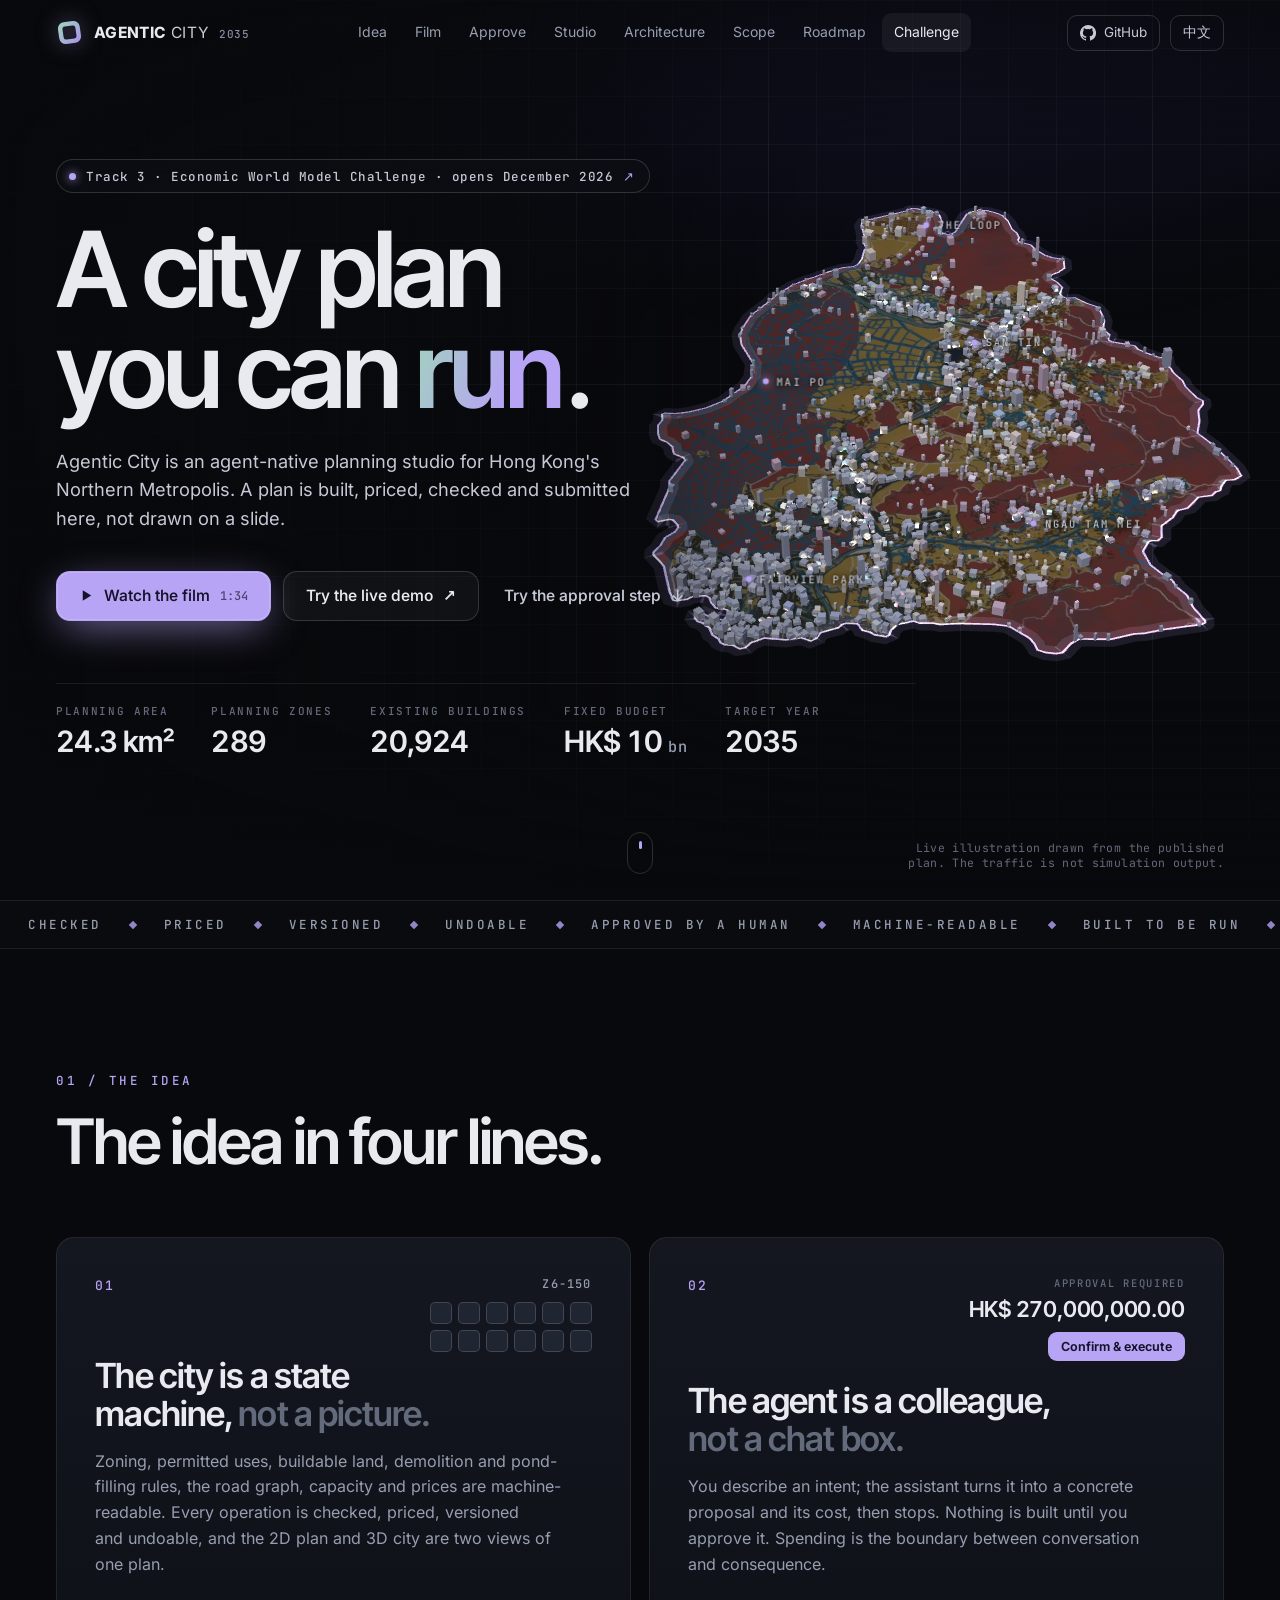
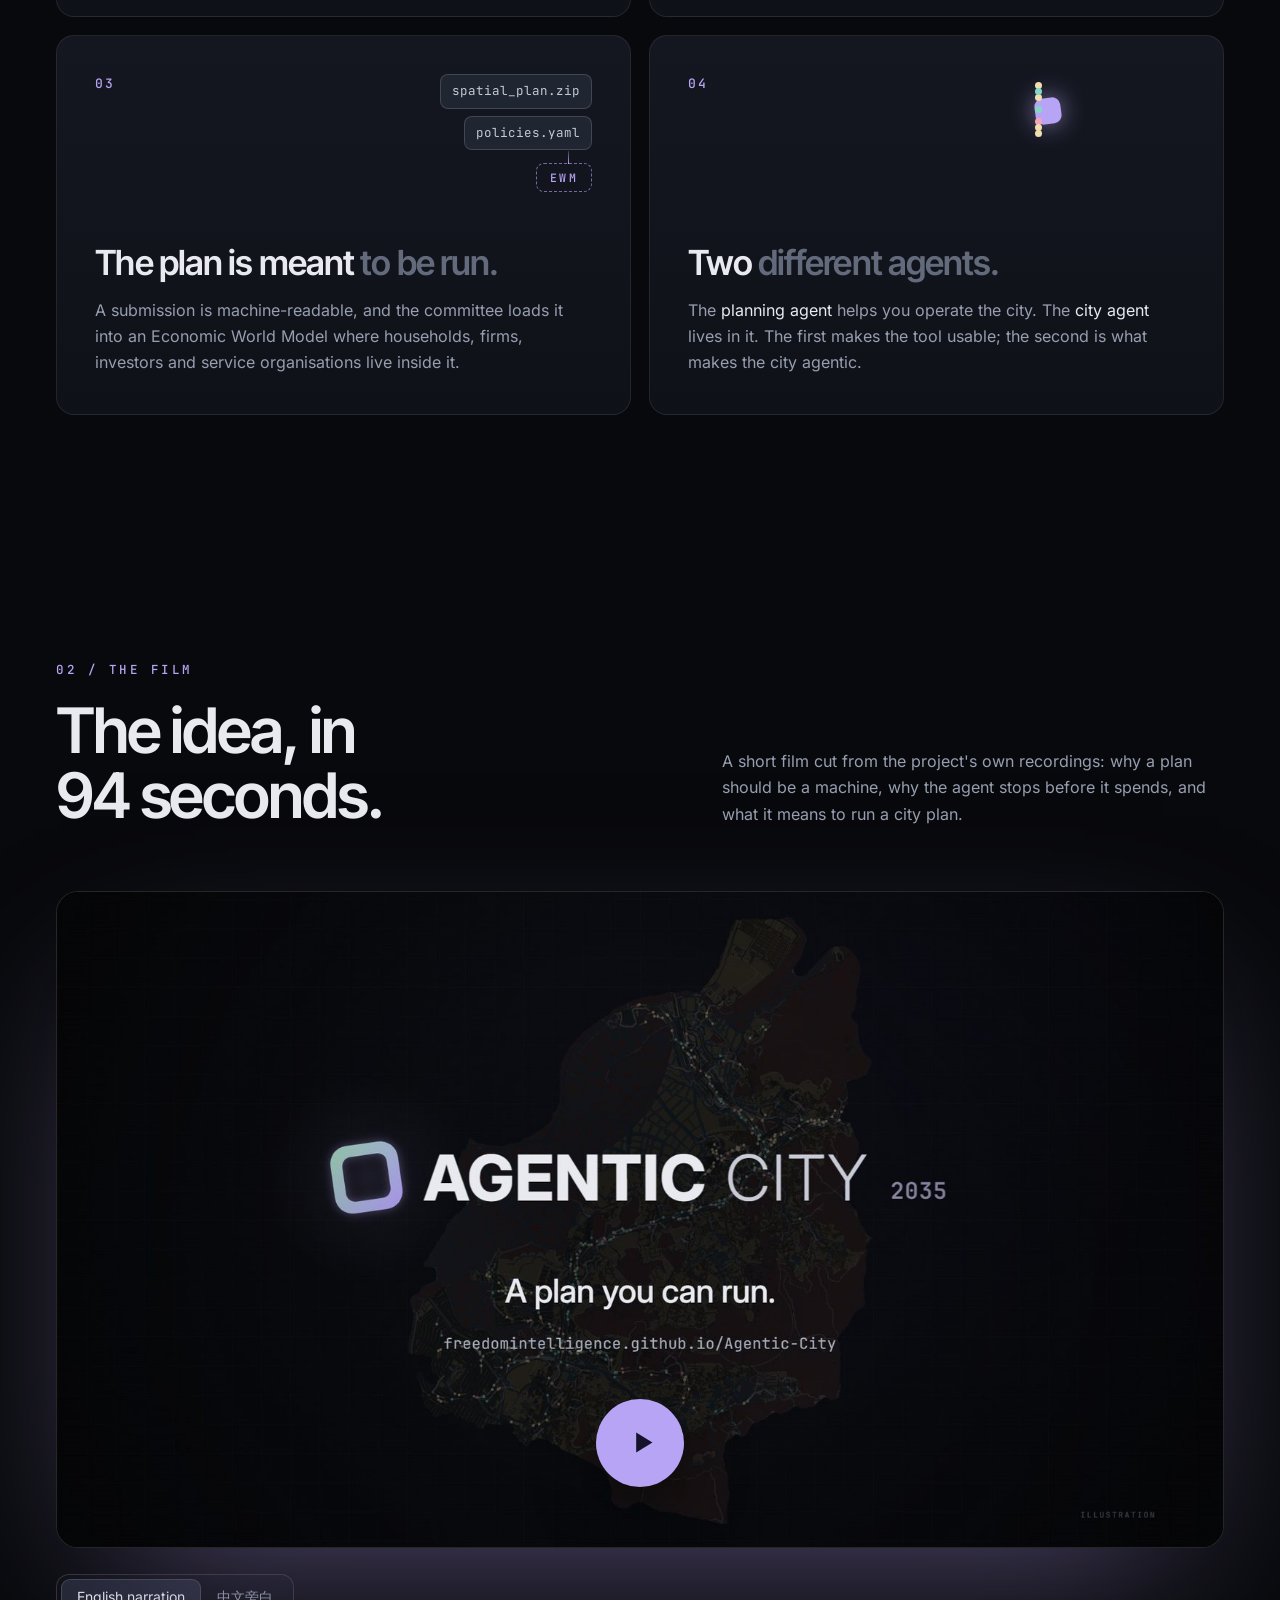
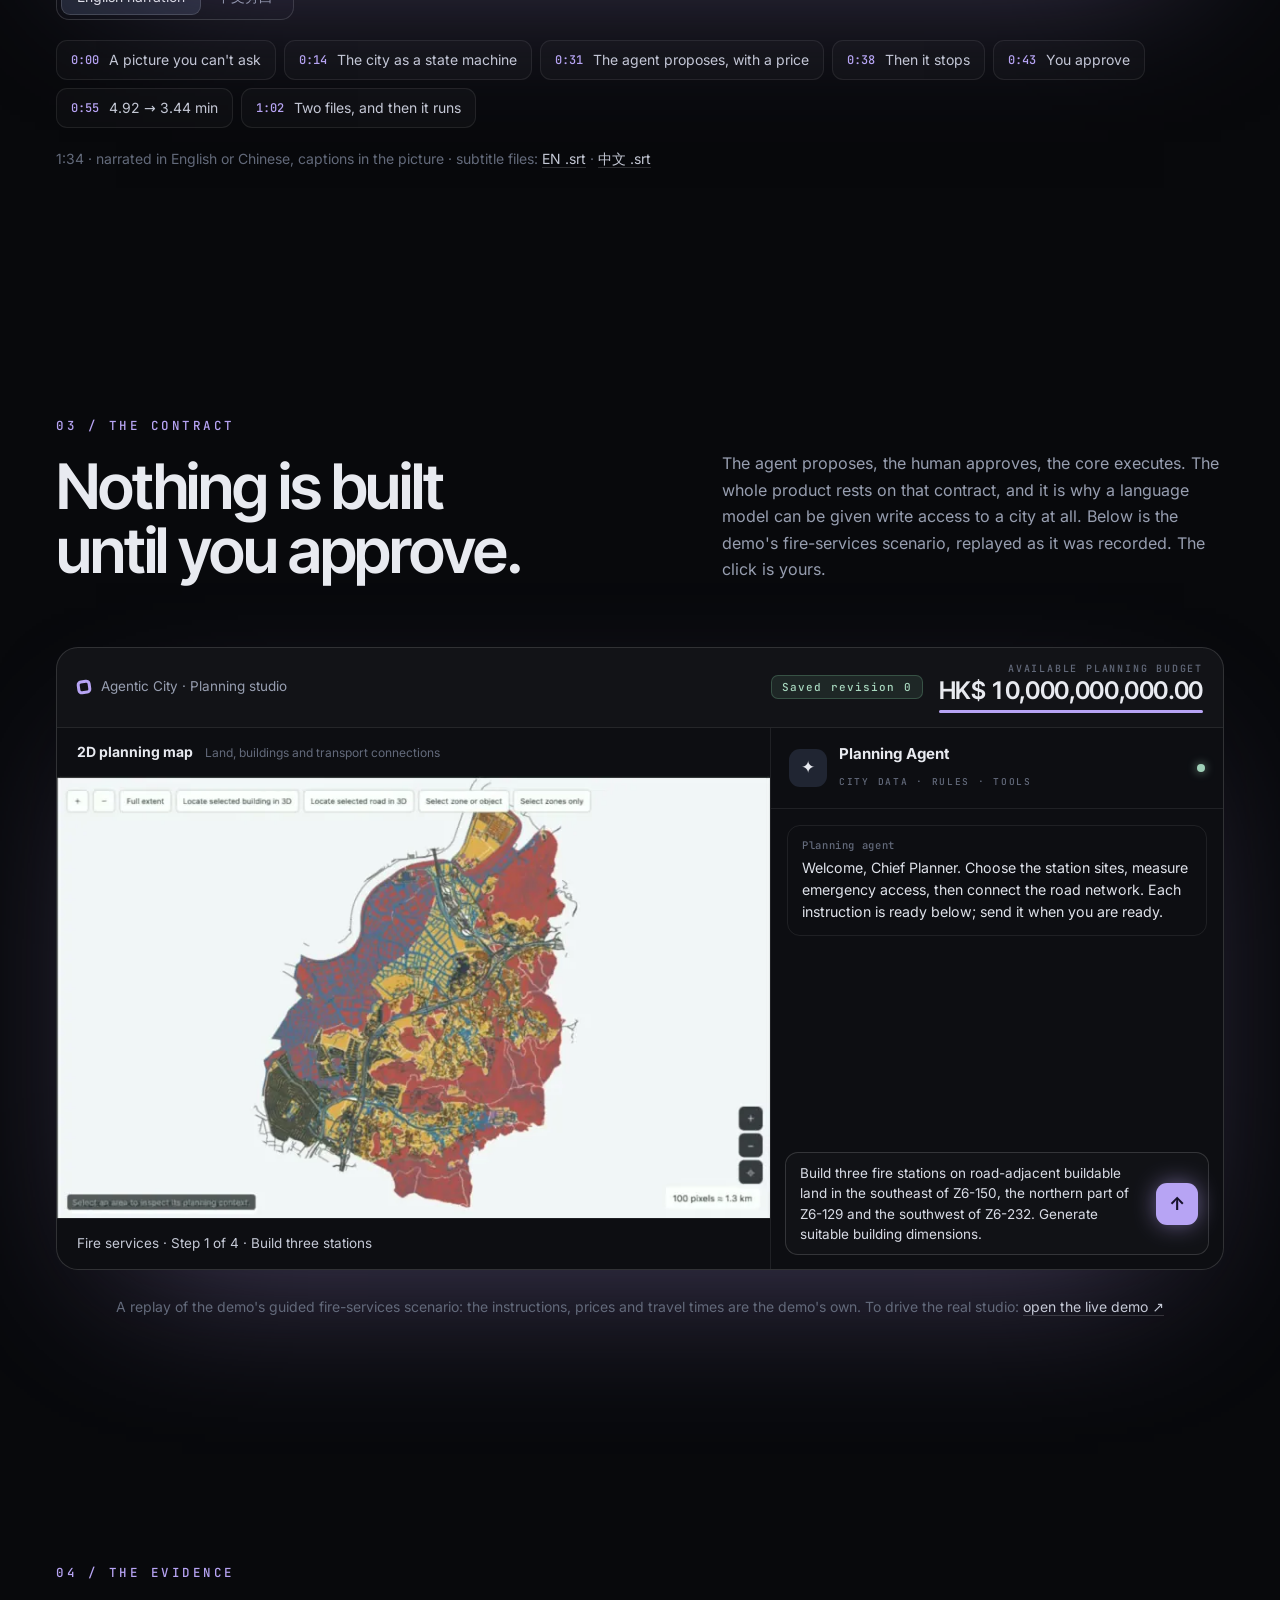
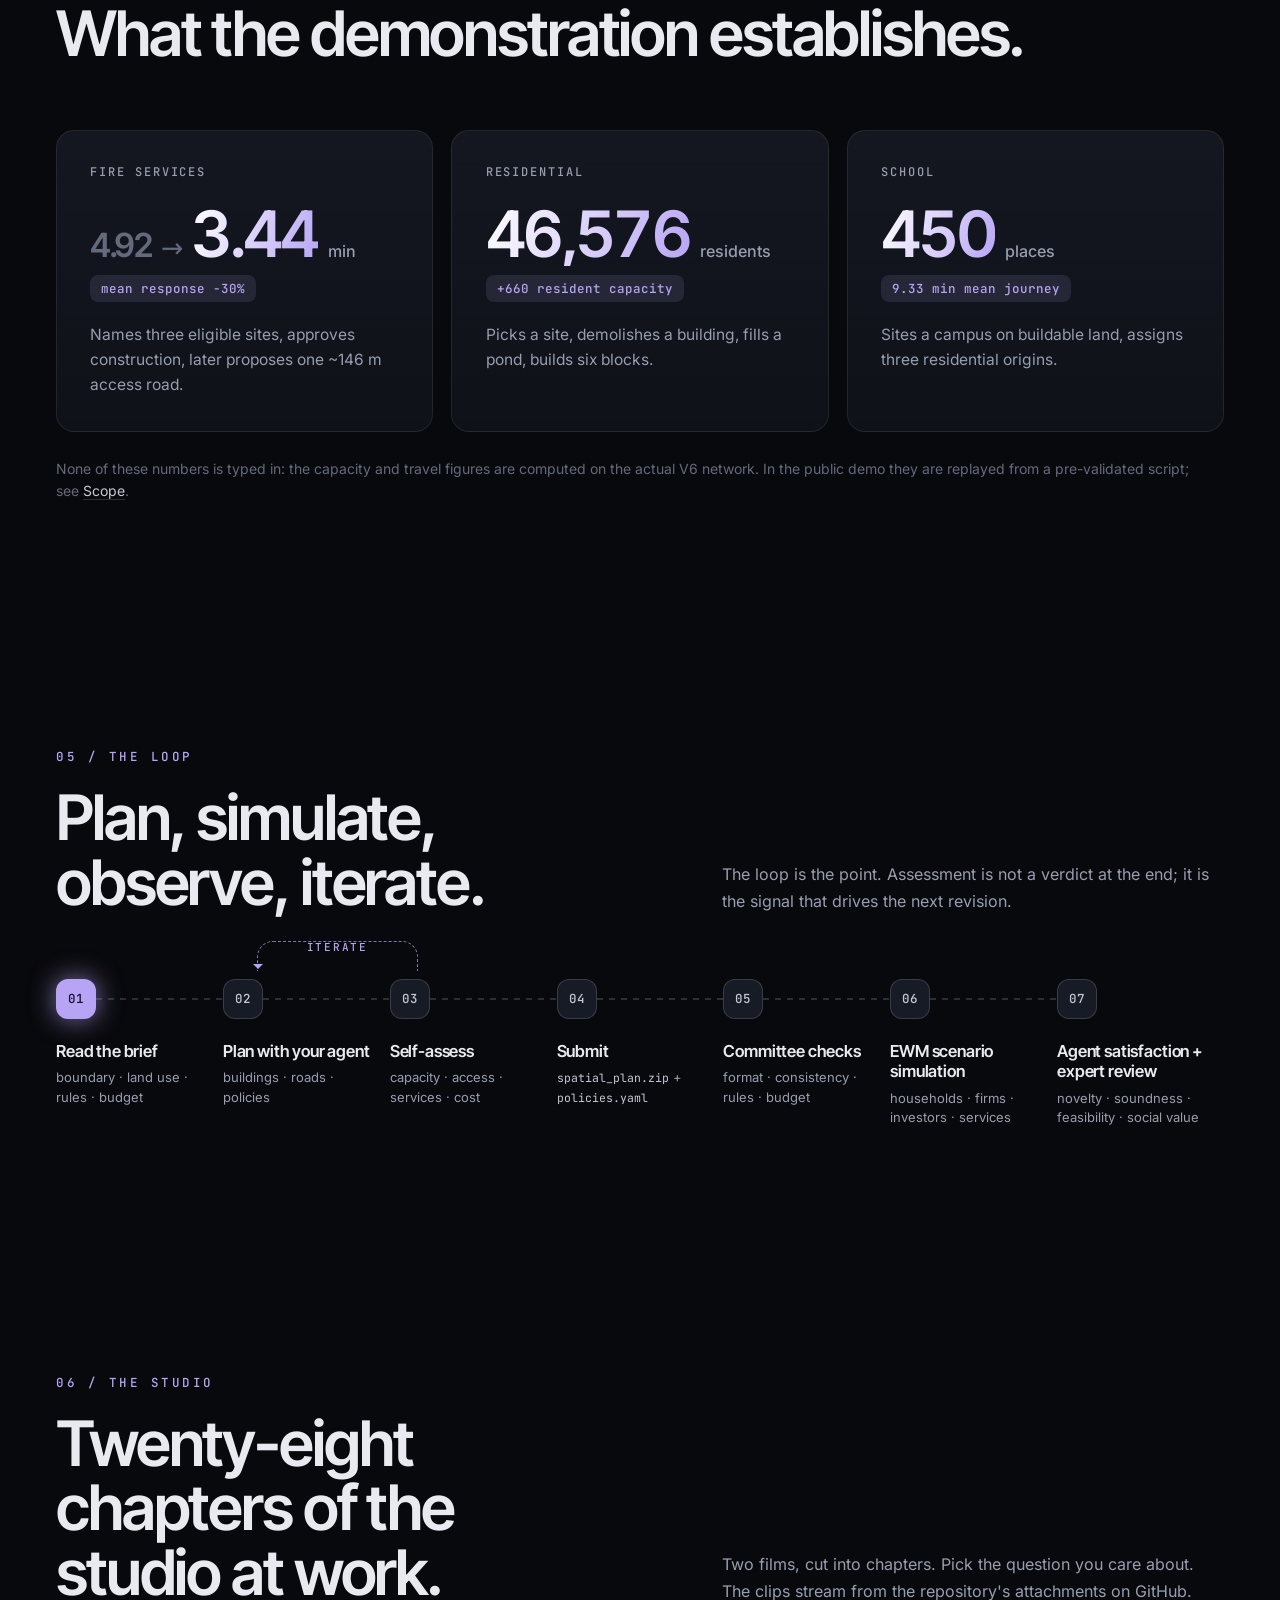
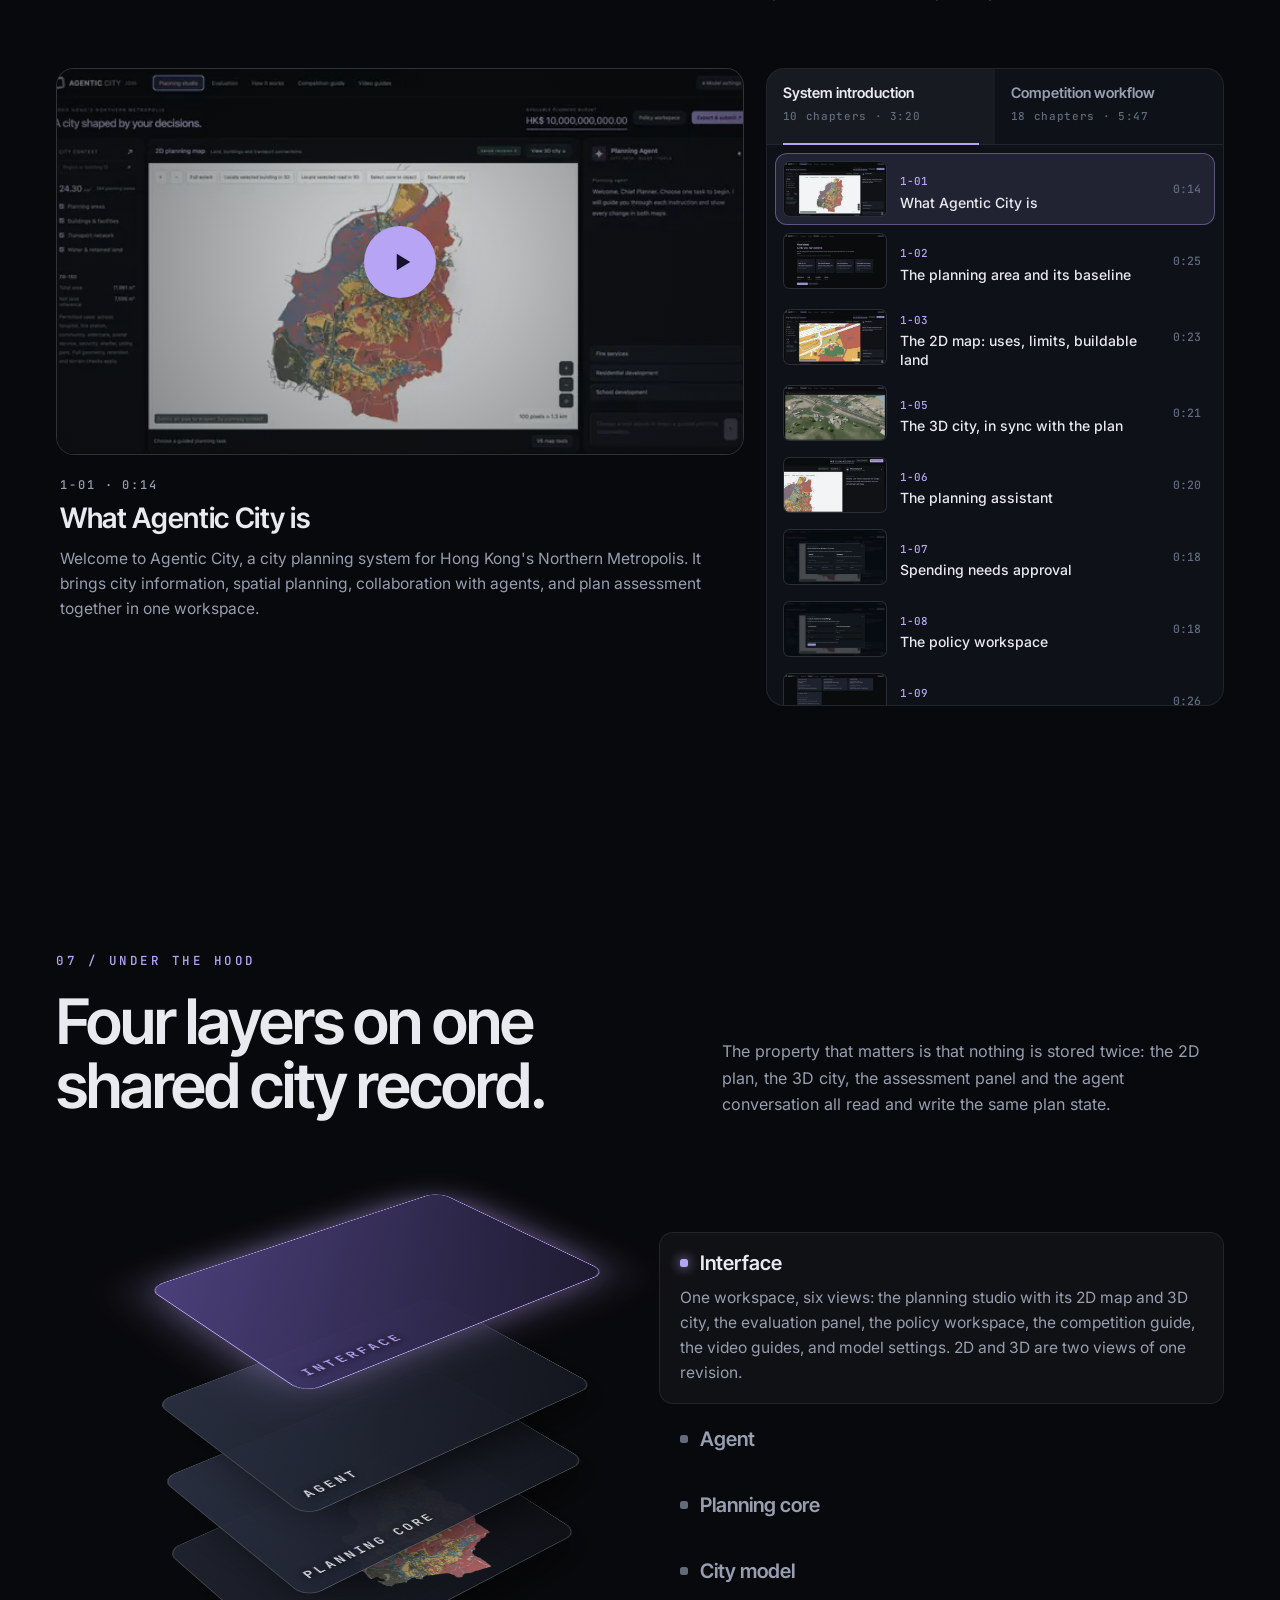
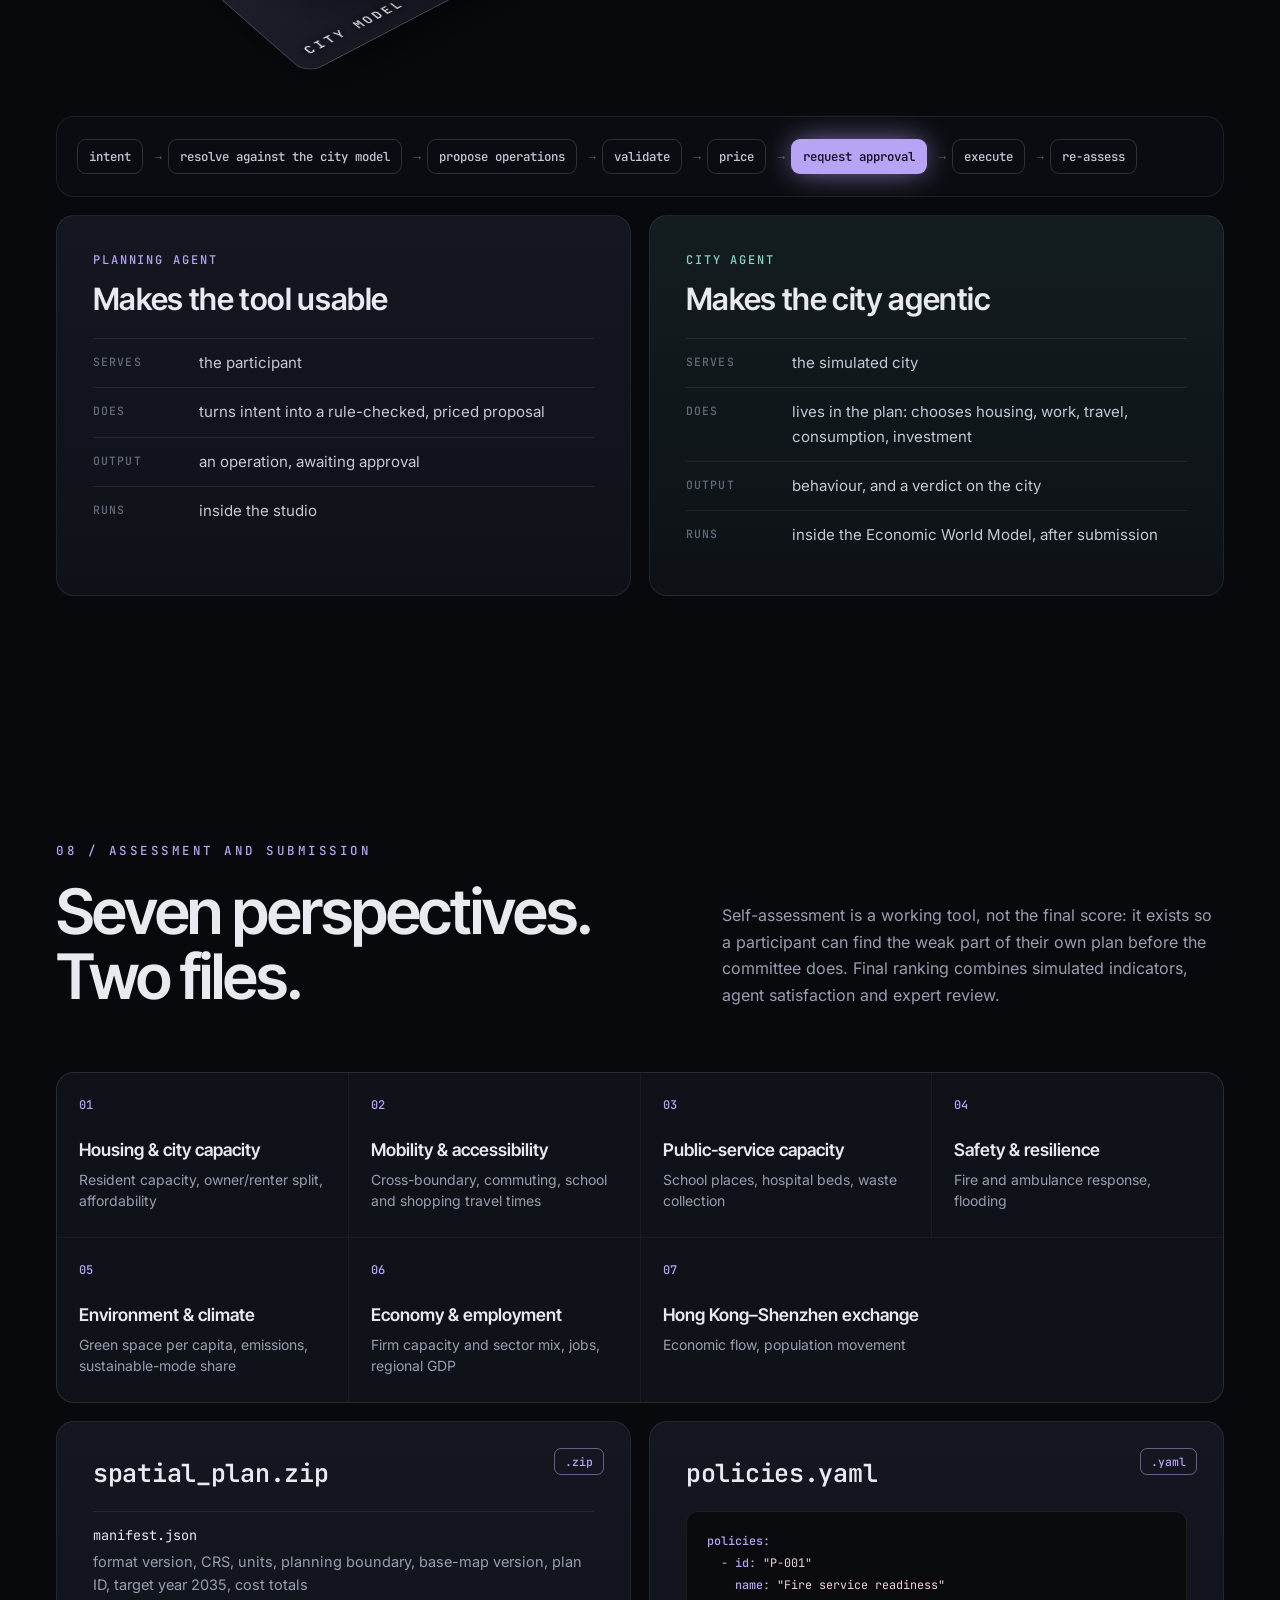
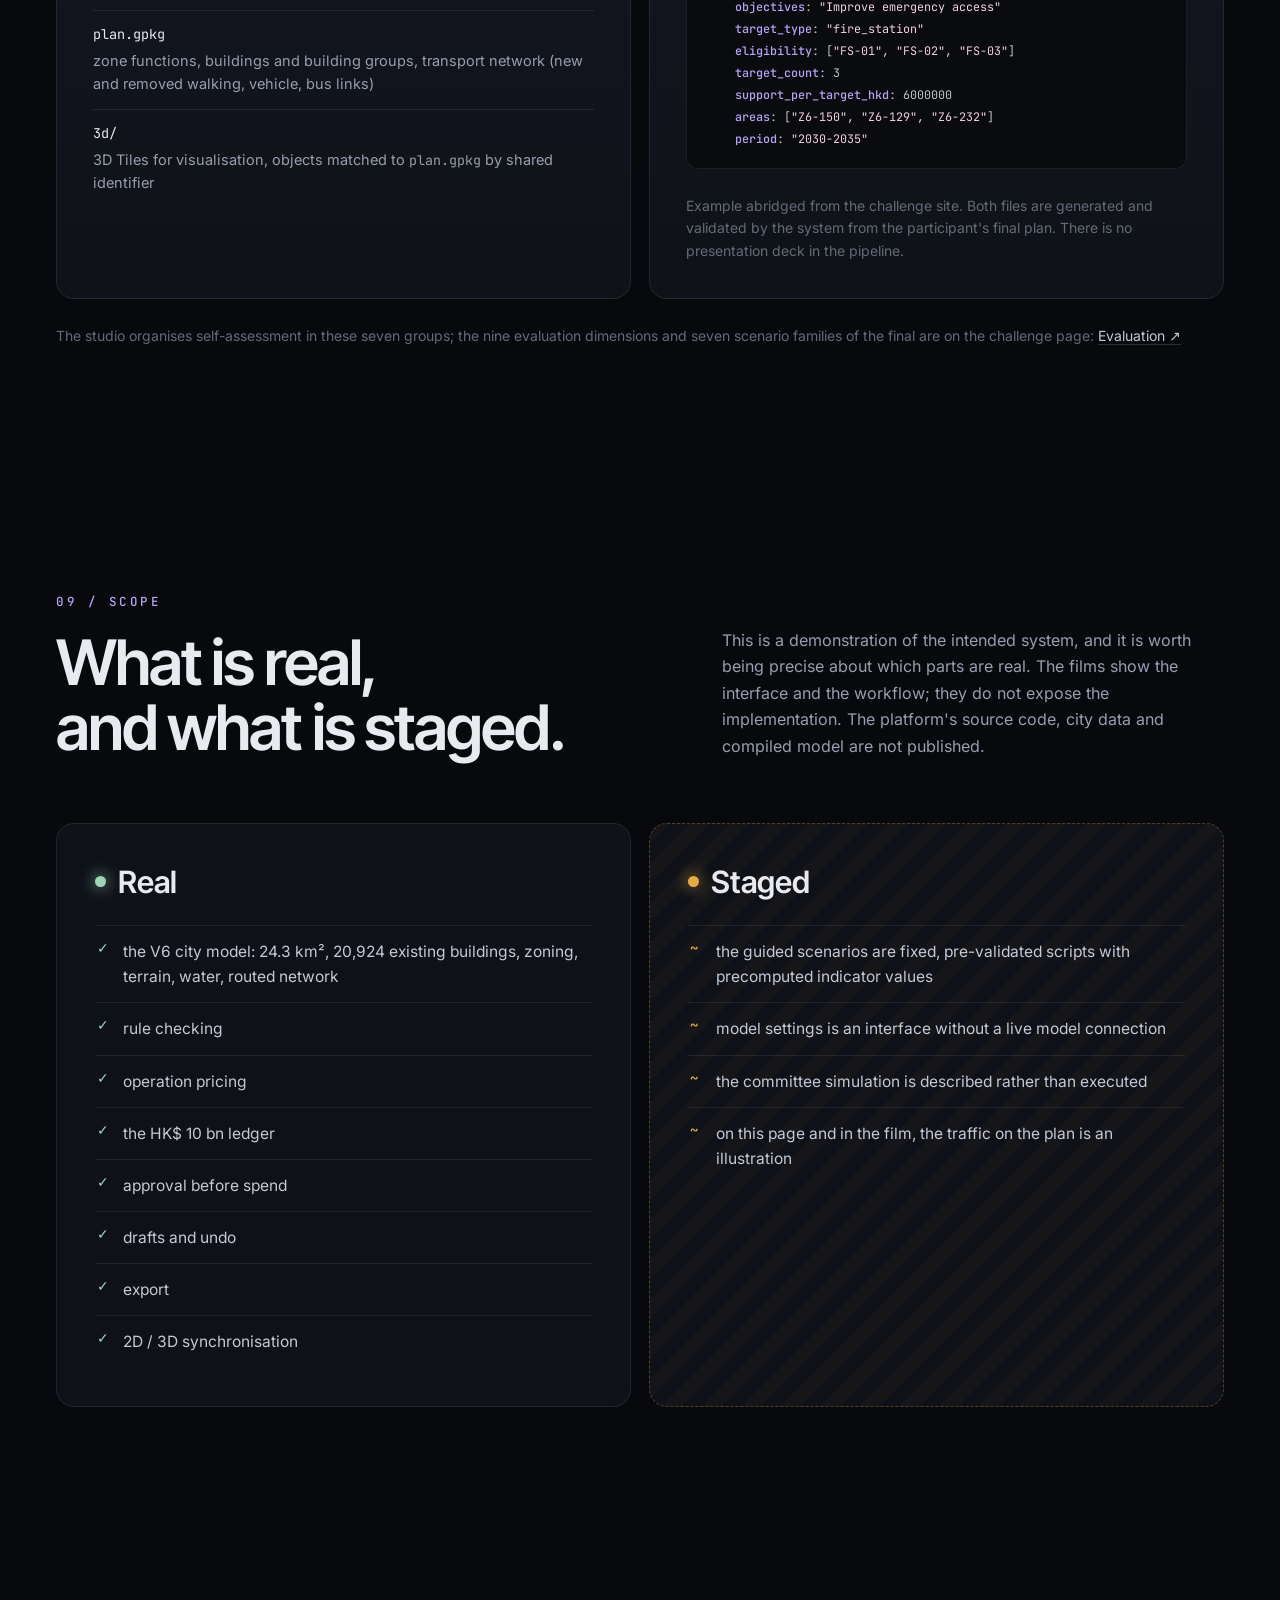
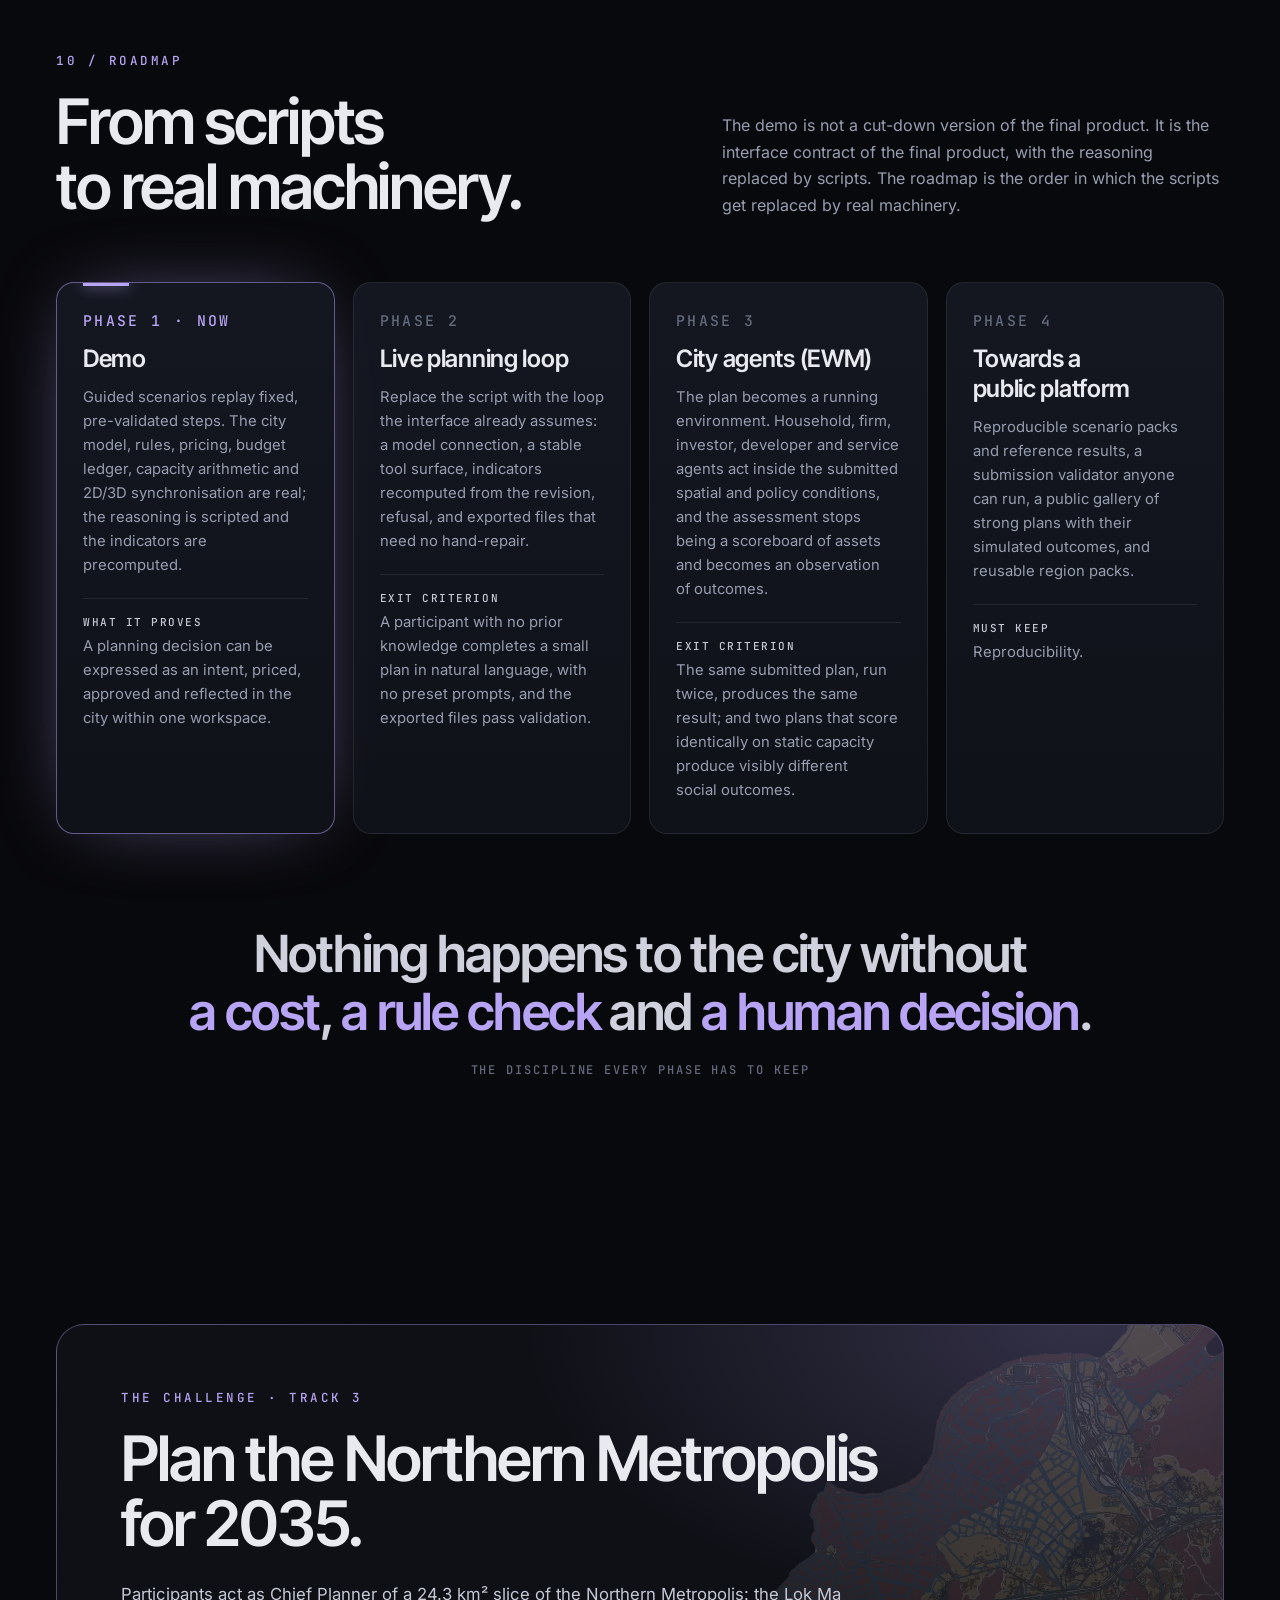
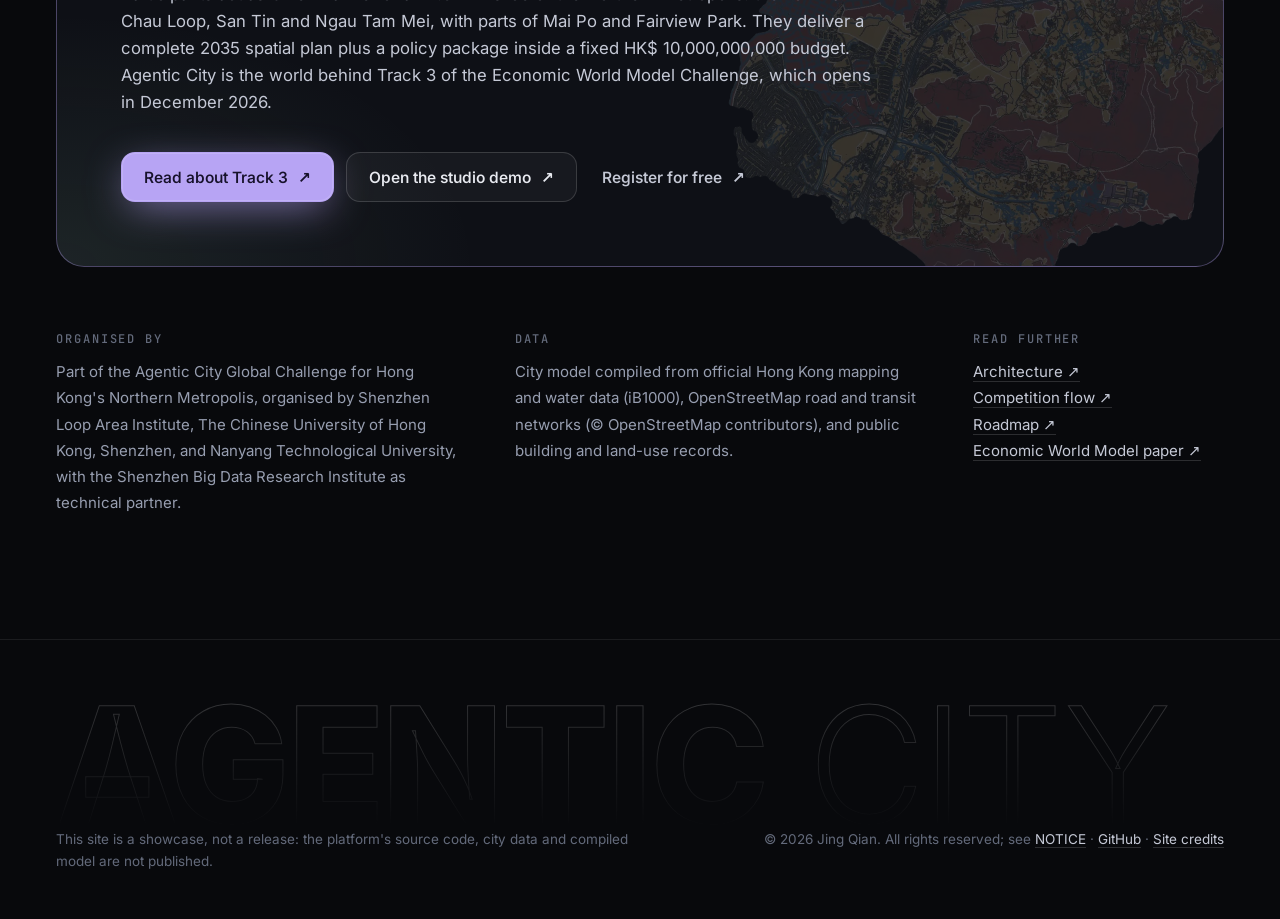
==== commit df9efd18: "Add Nanyang Technological University to the organisers" ====
--- a/index.html
+++ b/index.html
@@ -495,7 +495,7 @@
     <div class="credits reveal">
       <div>
         <h3 data-zh="主办">Organised by</h3>
-        <p data-zh="属于面向香港北部都会区的 Agentic City 全球挑战赛，由深圳河套学院与香港中文大学（深圳）主办，深圳市大数据研究院提供技术支持。">Part of the Agentic City Global Challenge for Hong Kong's Northern Metropolis, organised by Shenzhen Loop Area Institute and The Chinese University of Hong Kong, Shenzhen, with the Shenzhen Big Data Research Institute as technical partner.</p>
+        <p data-zh="属于面向香港北部都会区的 Agentic City 全球挑战赛，由深圳河套学院、香港中文大学（深圳）与南洋理工大学主办，深圳市大数据研究院提供技术支持。">Part of the Agentic City Global Challenge for Hong Kong's Northern Metropolis, organised by Shenzhen Loop Area Institute, The Chinese University of Hong Kong, Shenzhen, and Nanyang Technological University, with the Shenzhen Big Data Research Institute as technical partner.</p>
       </div>
       <div>
         <h3 data-zh="数据">Data</h3>
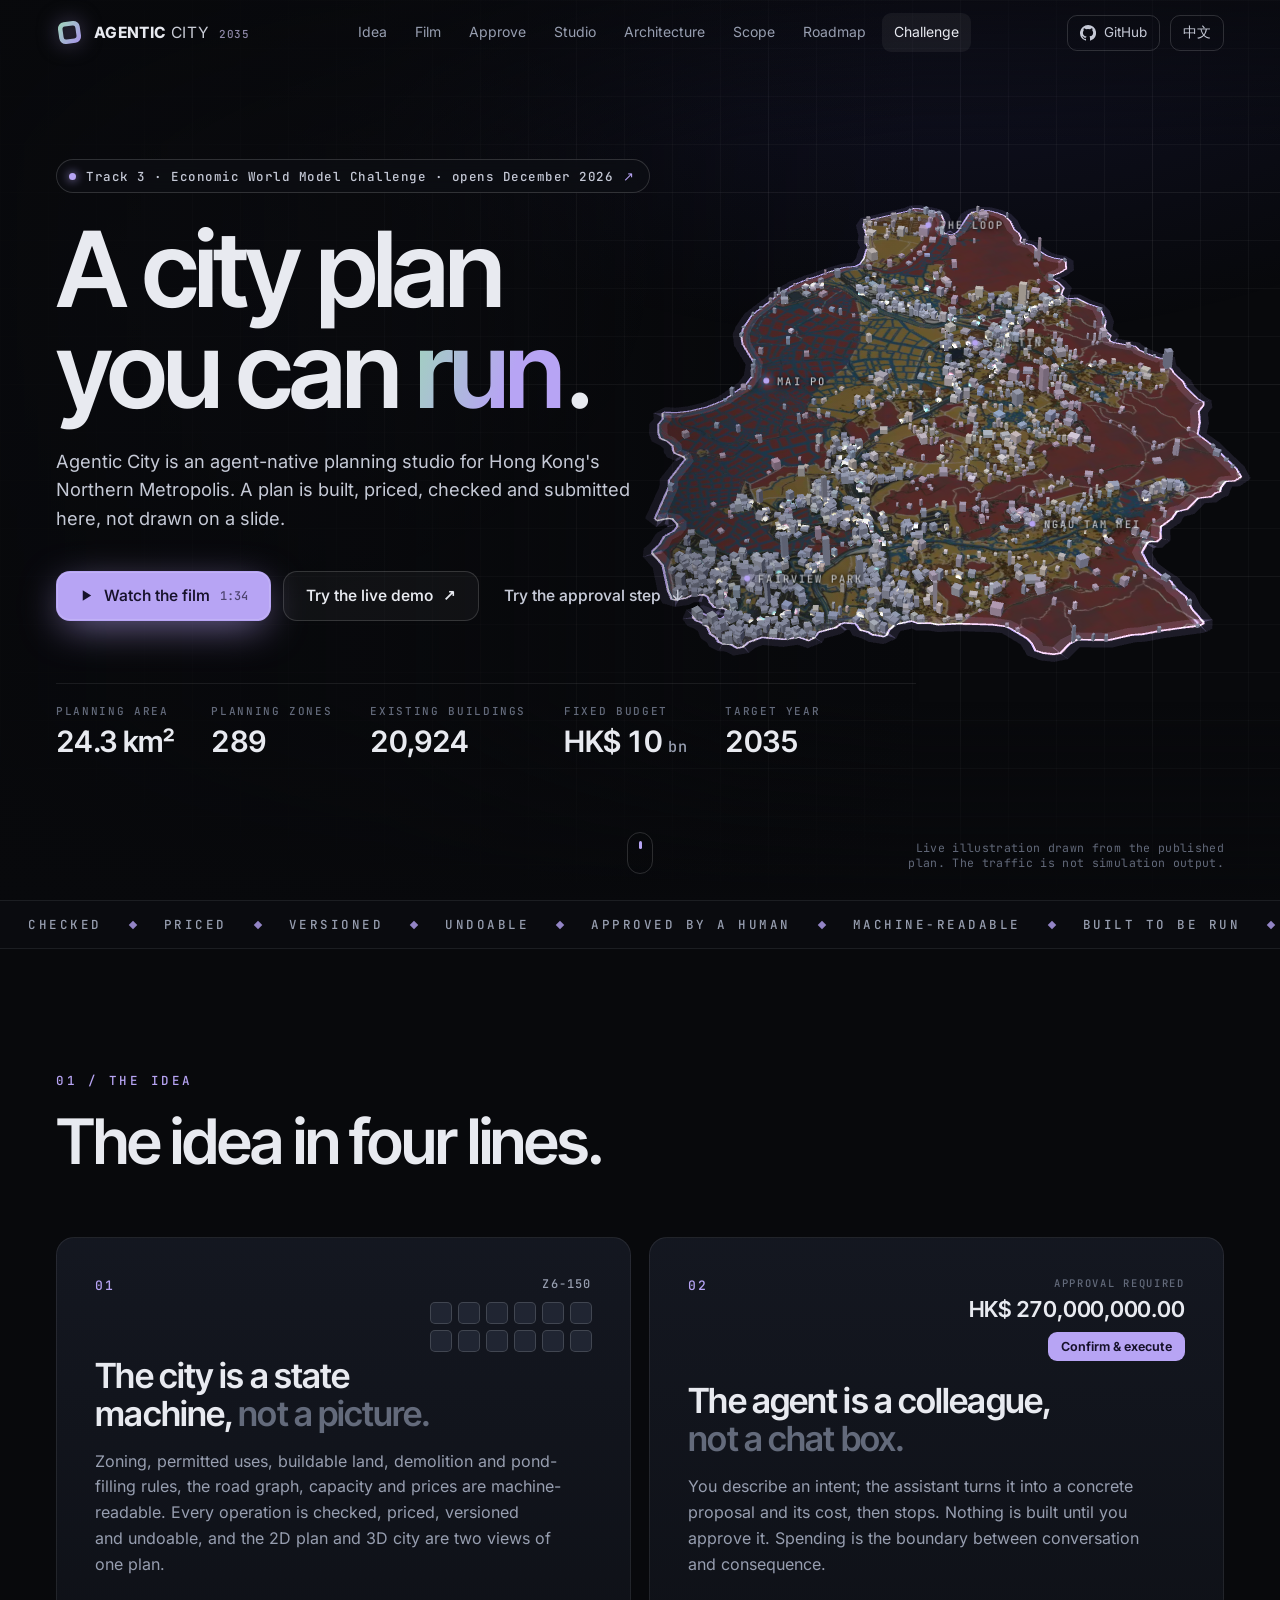
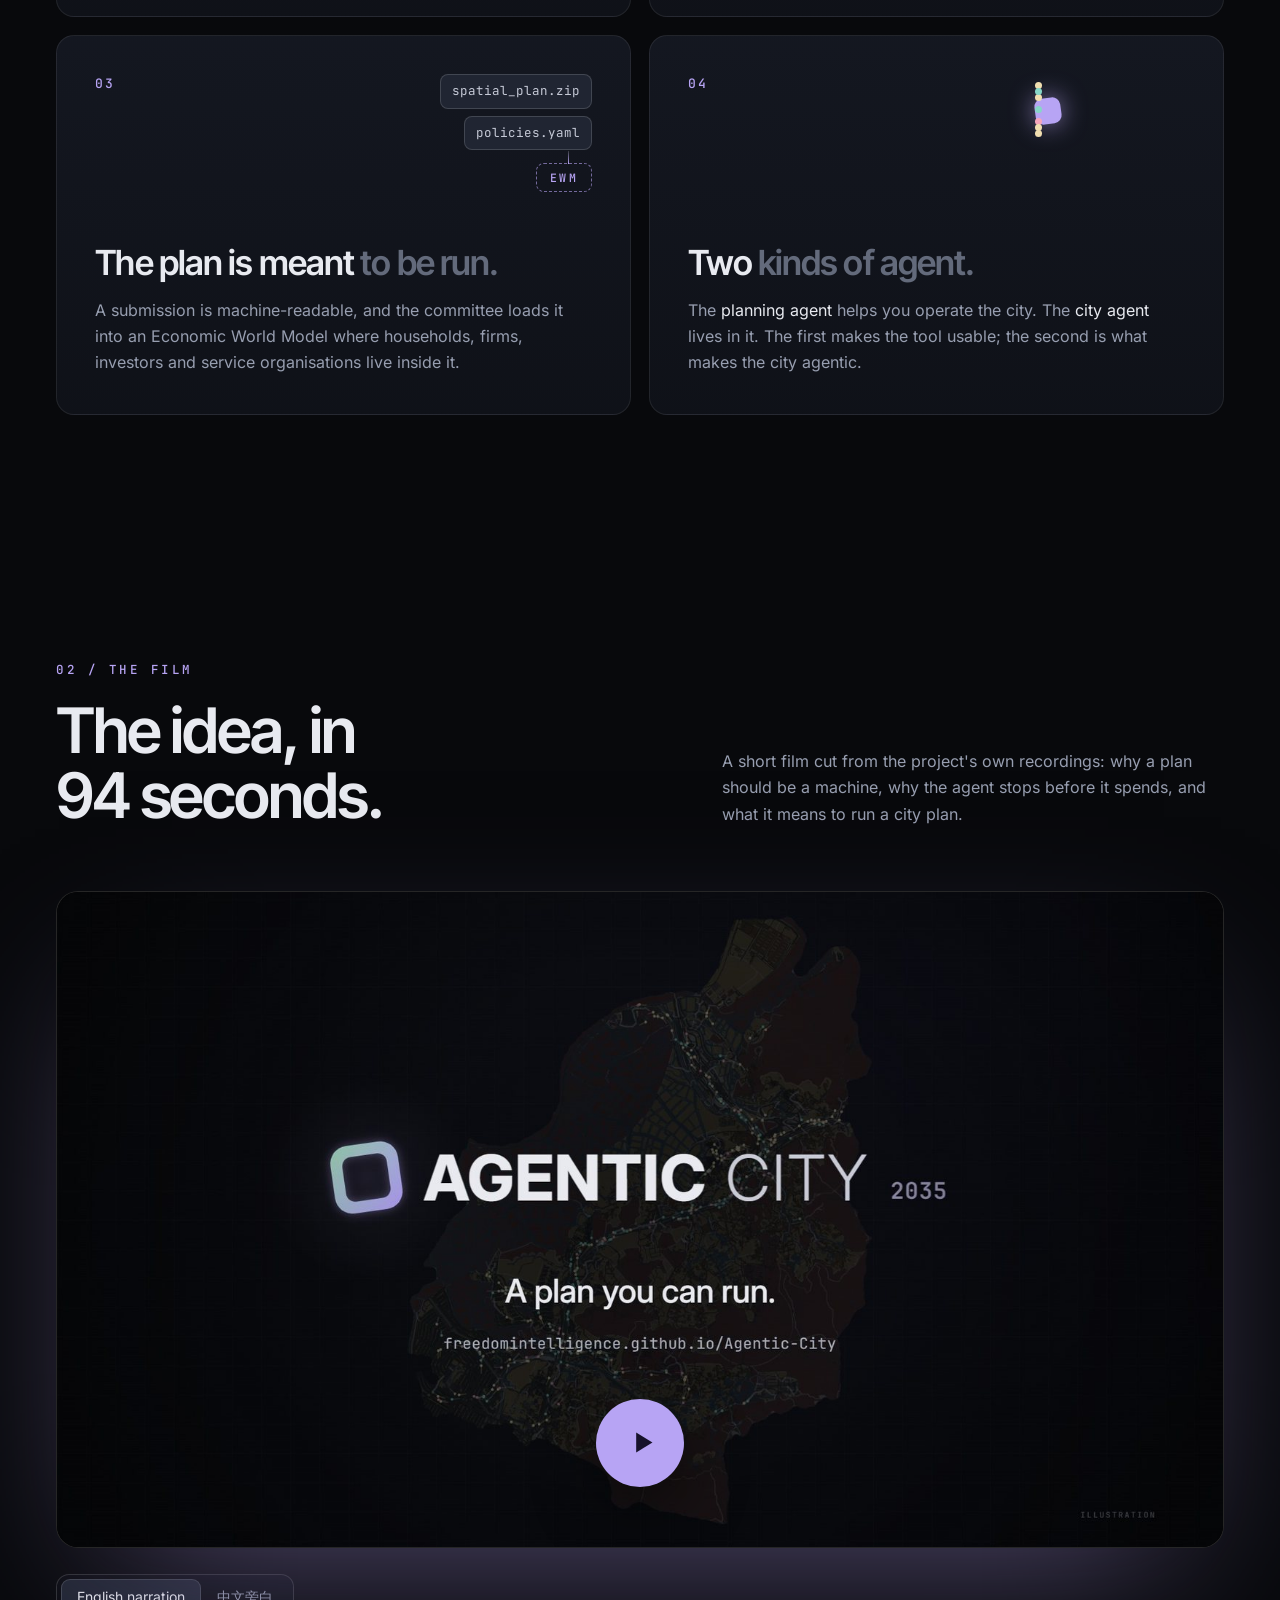
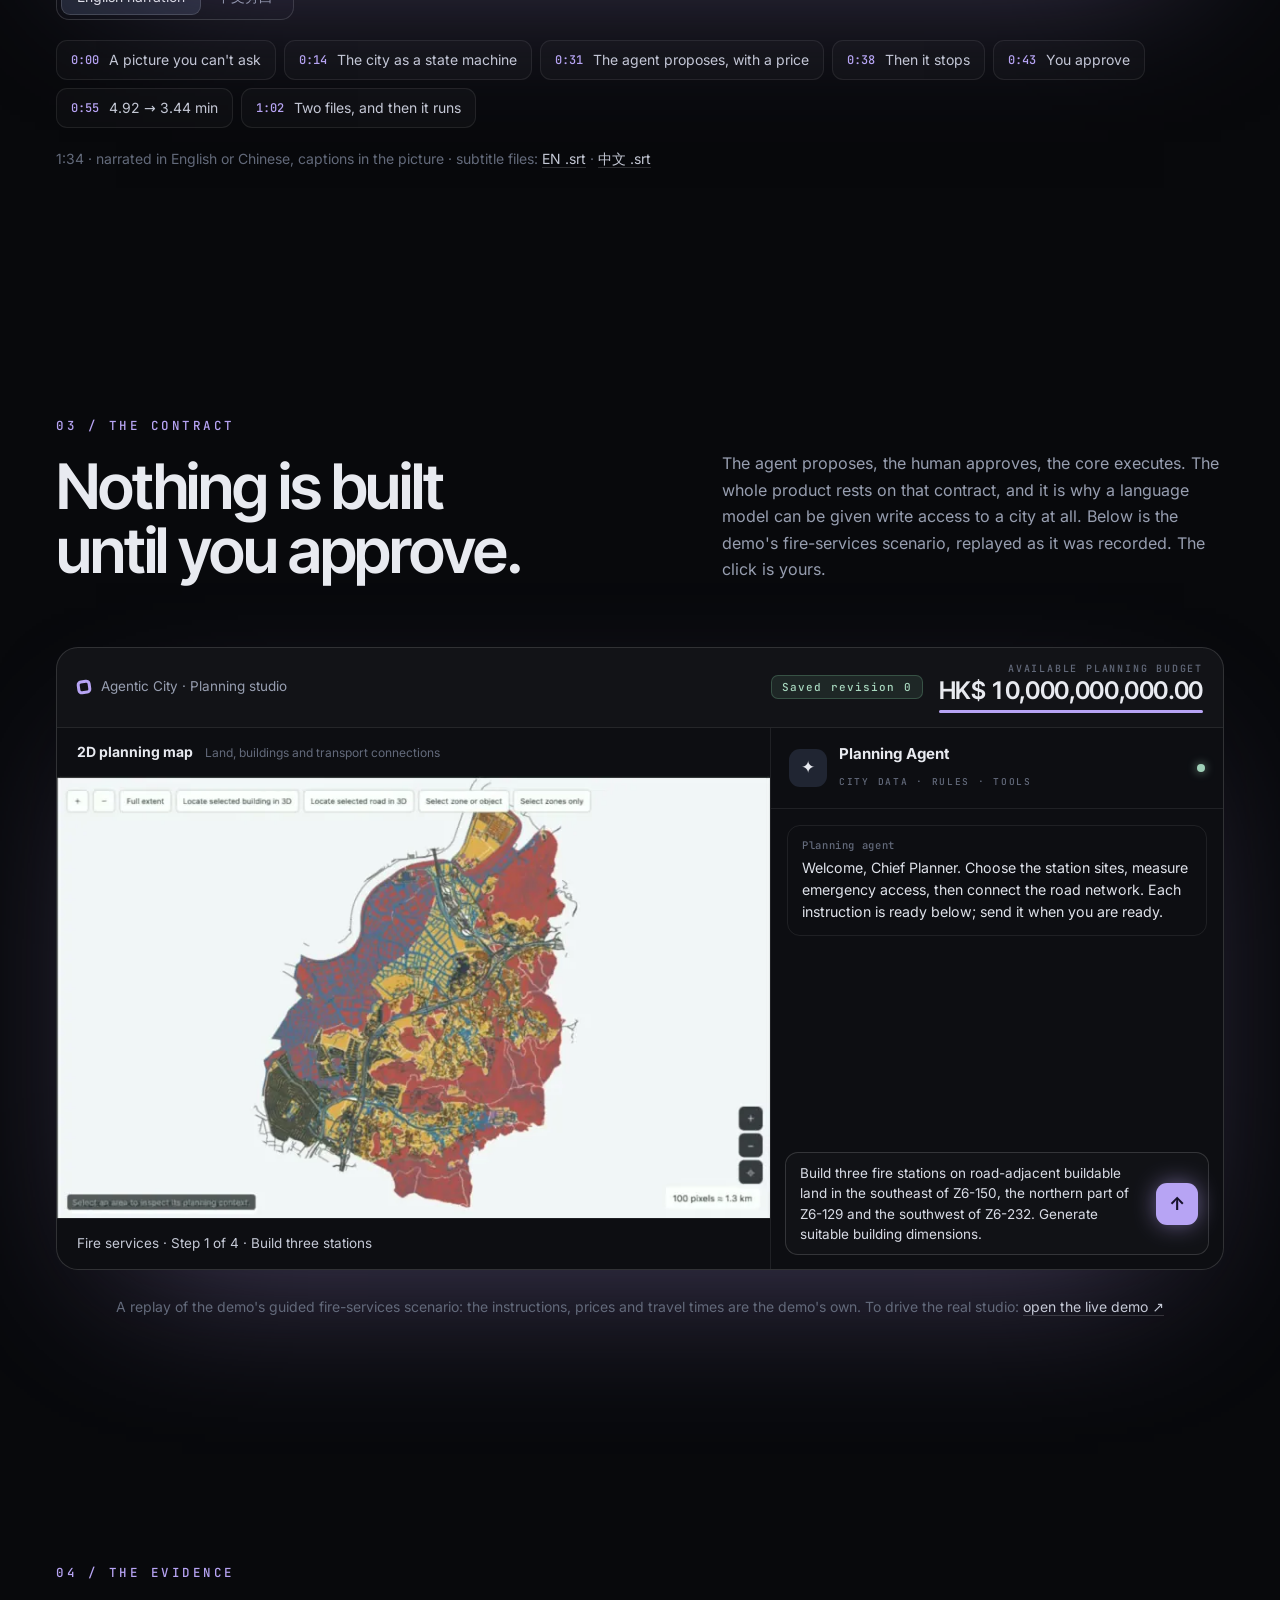
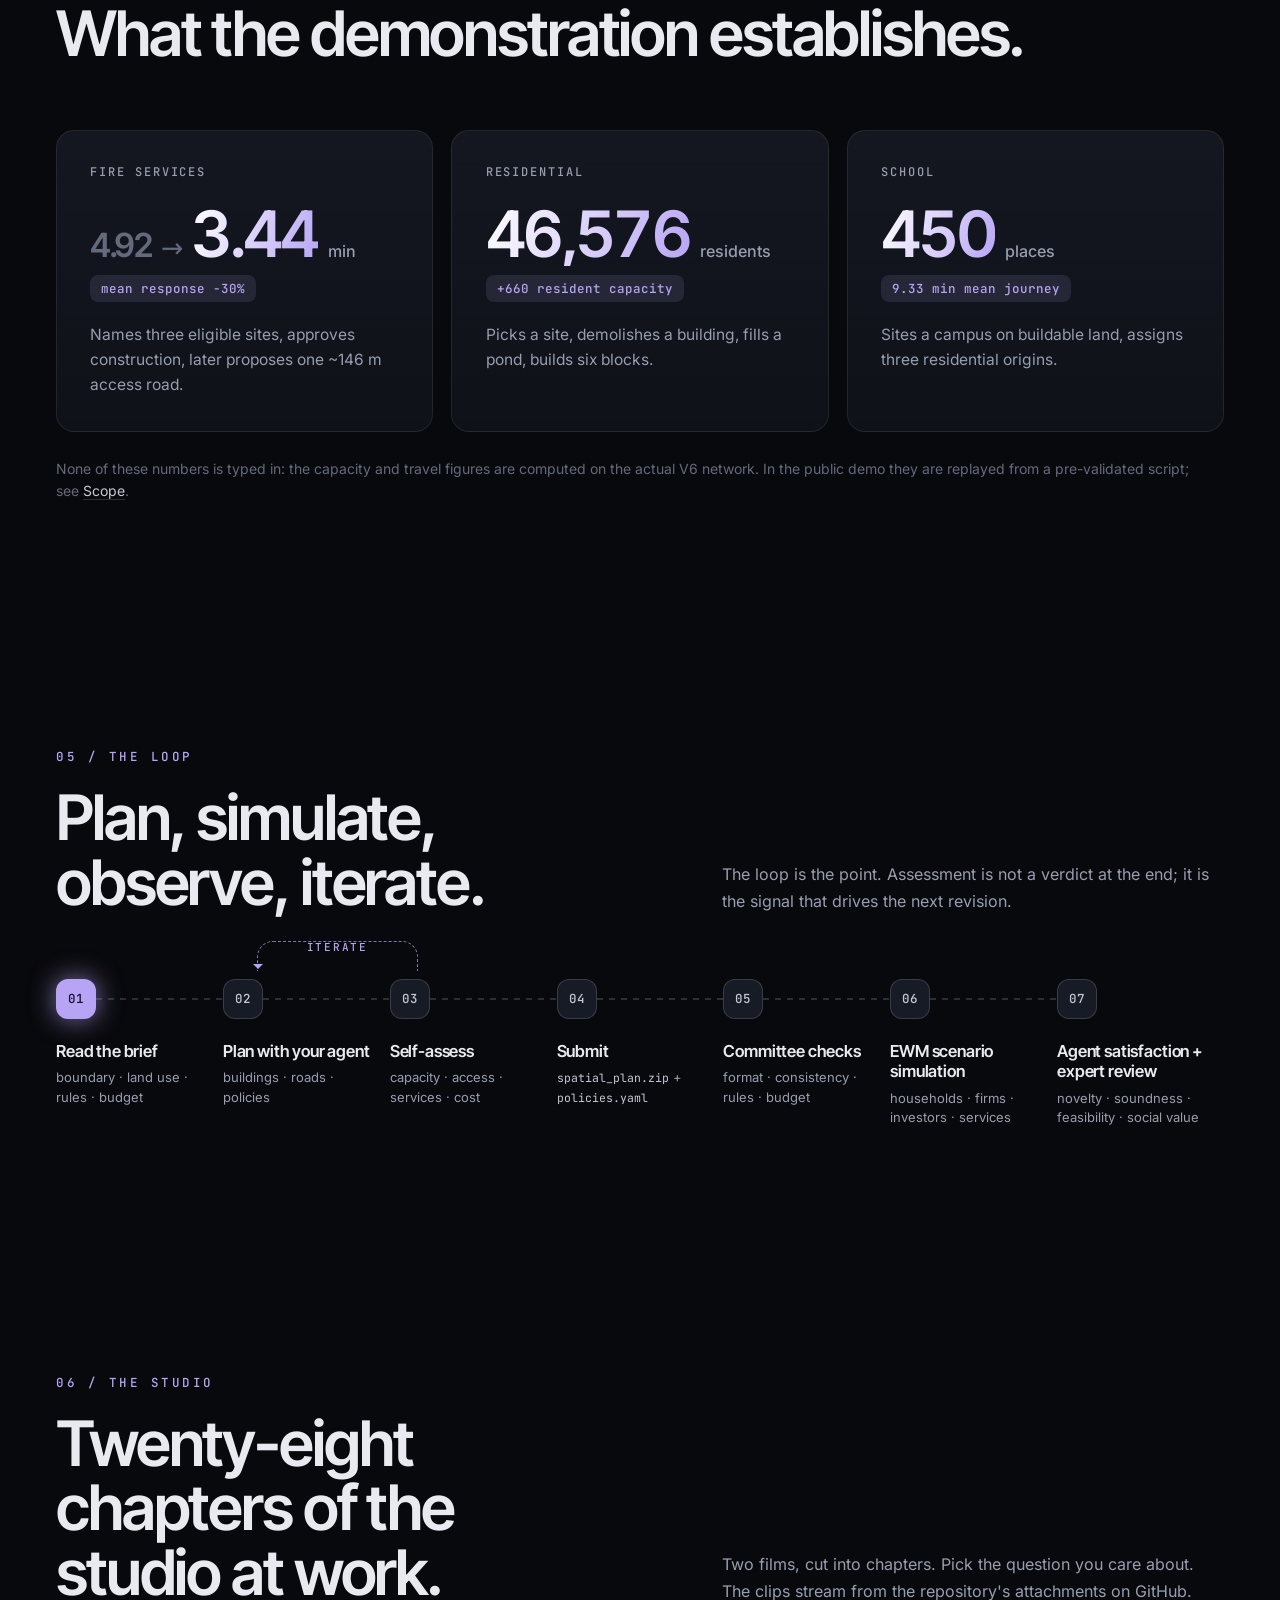
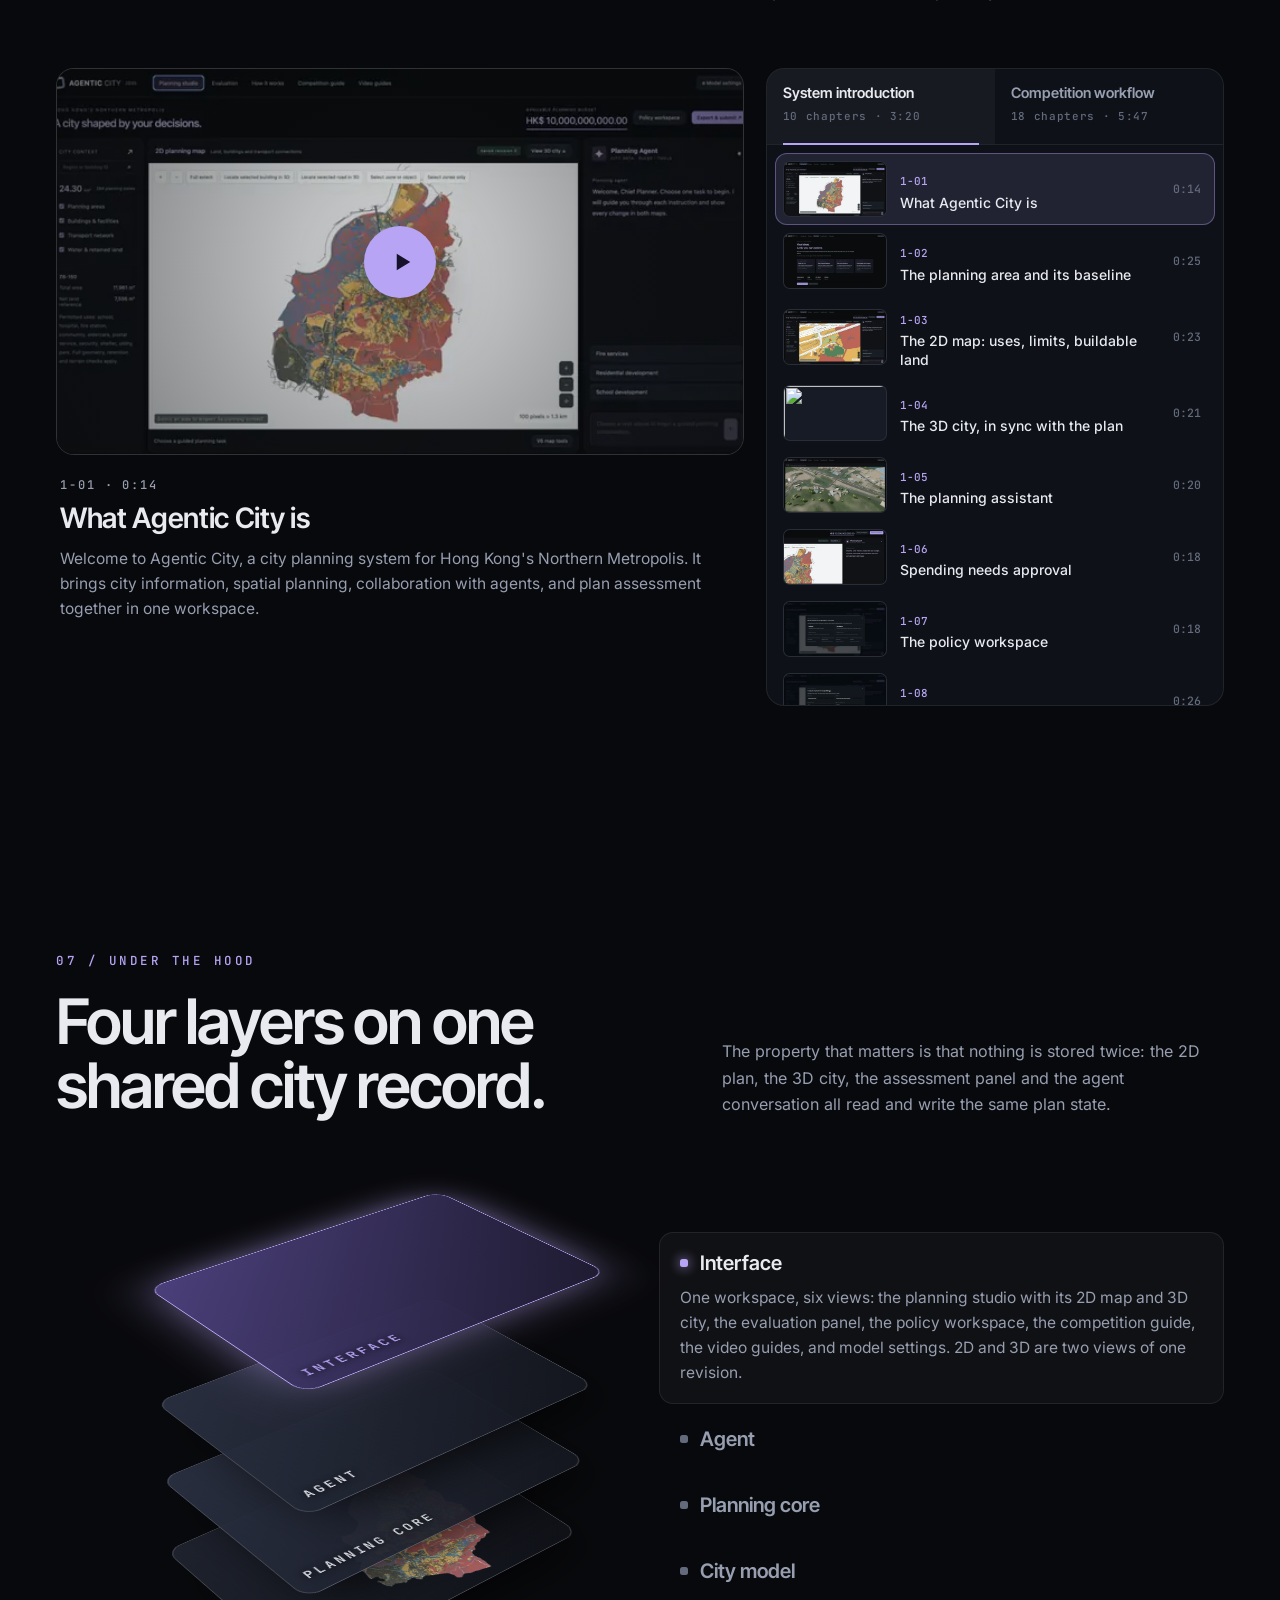
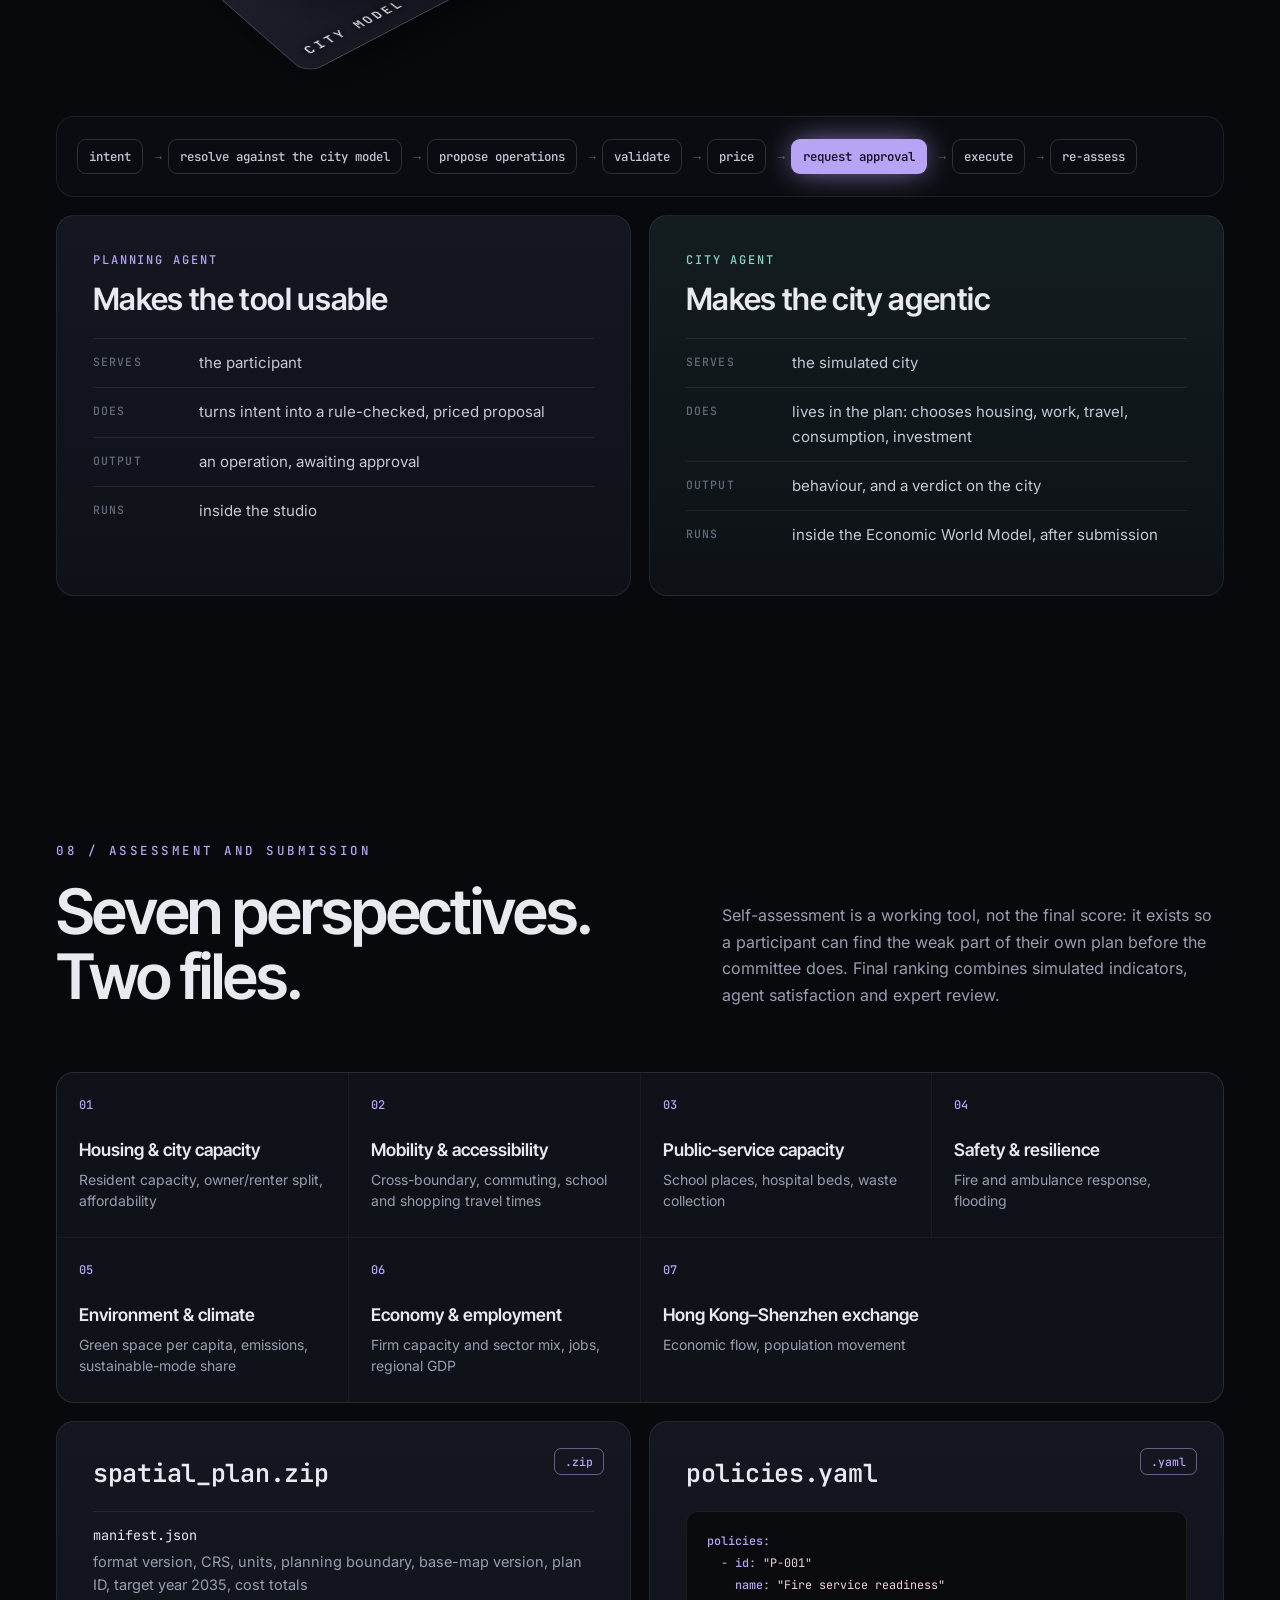
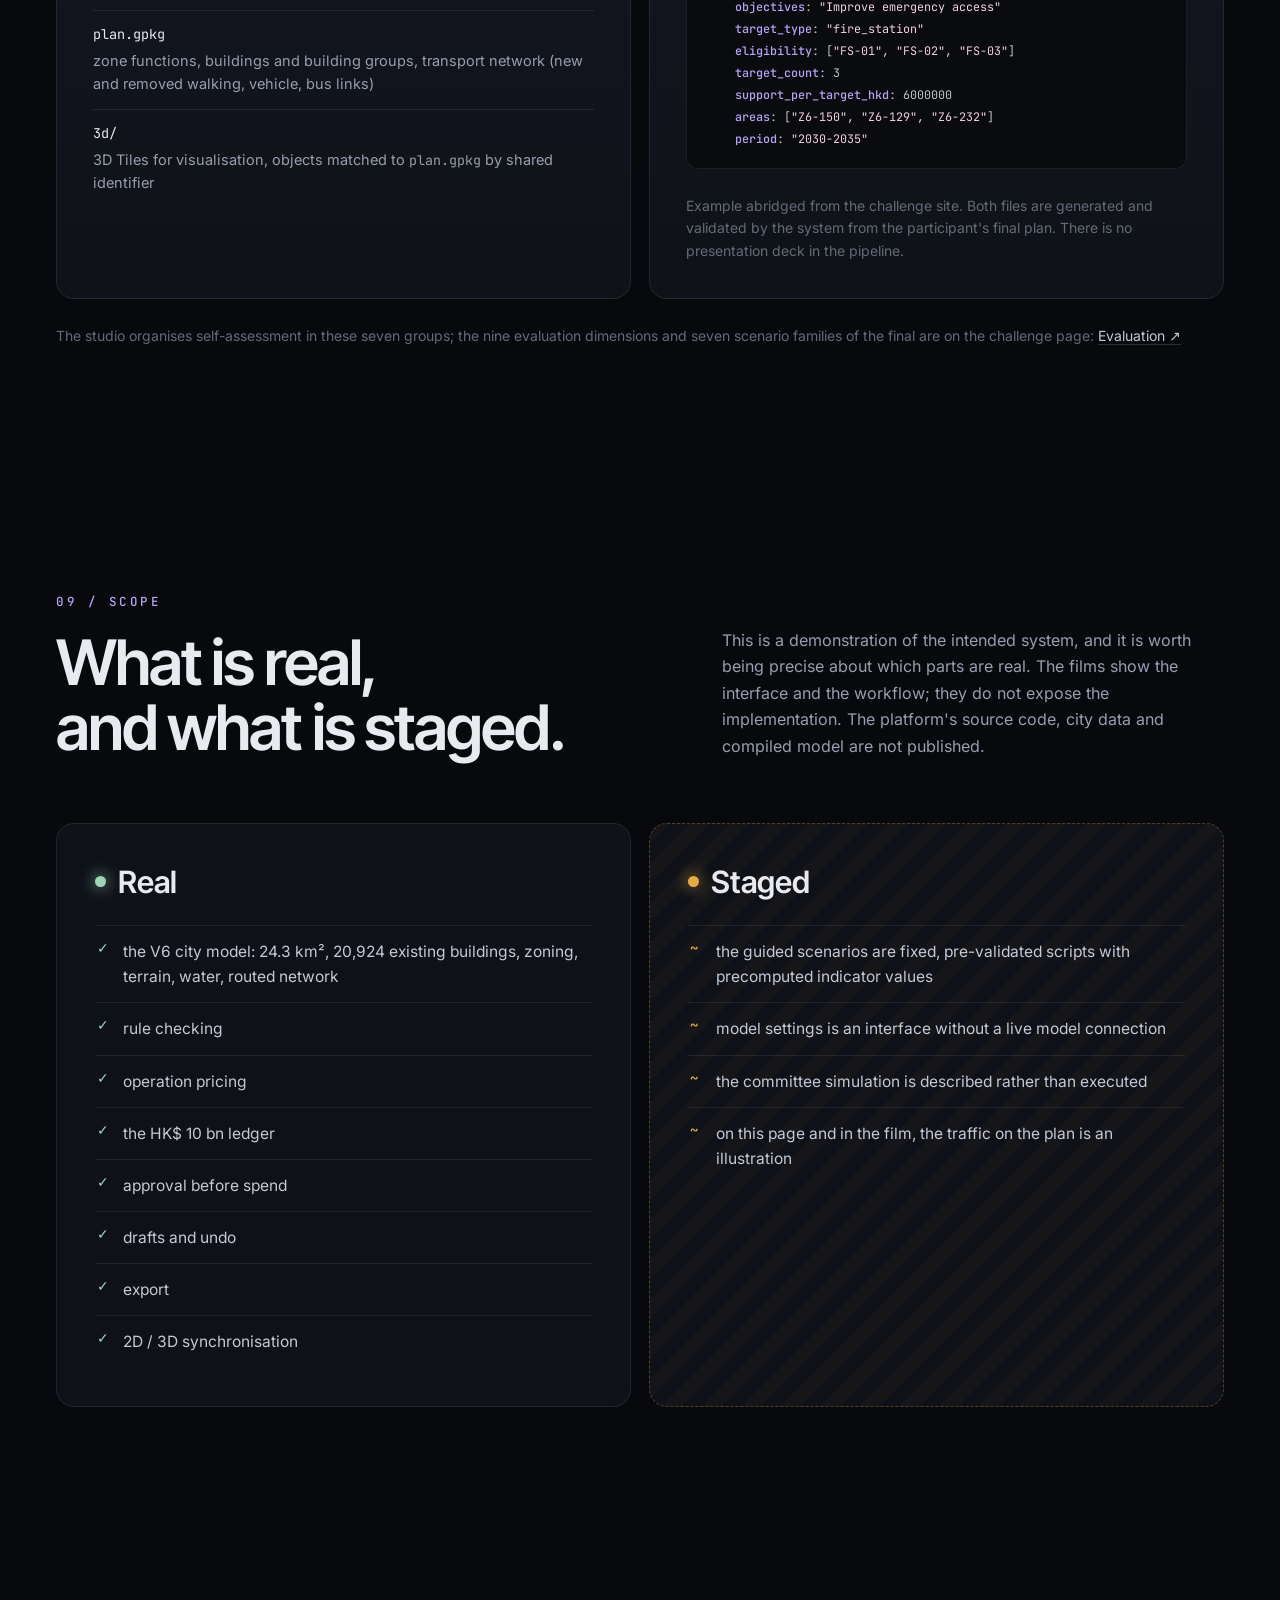
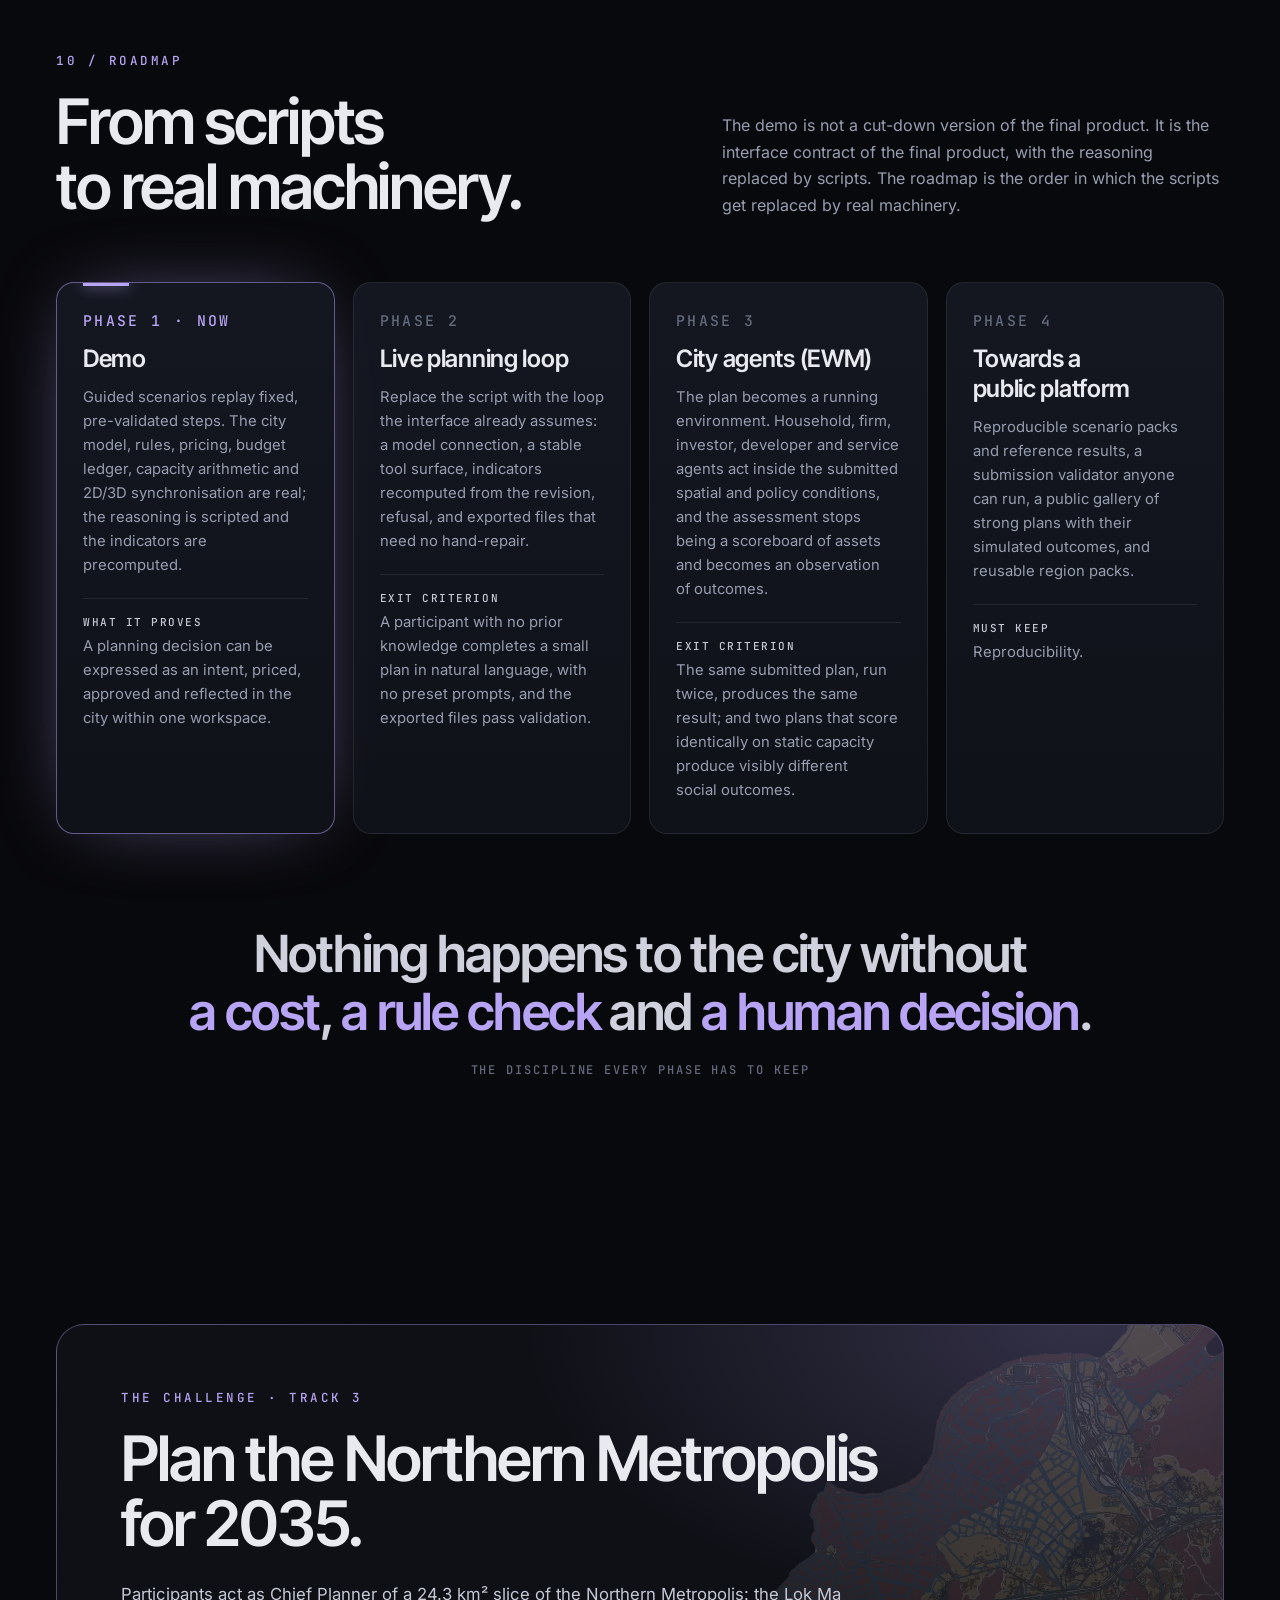
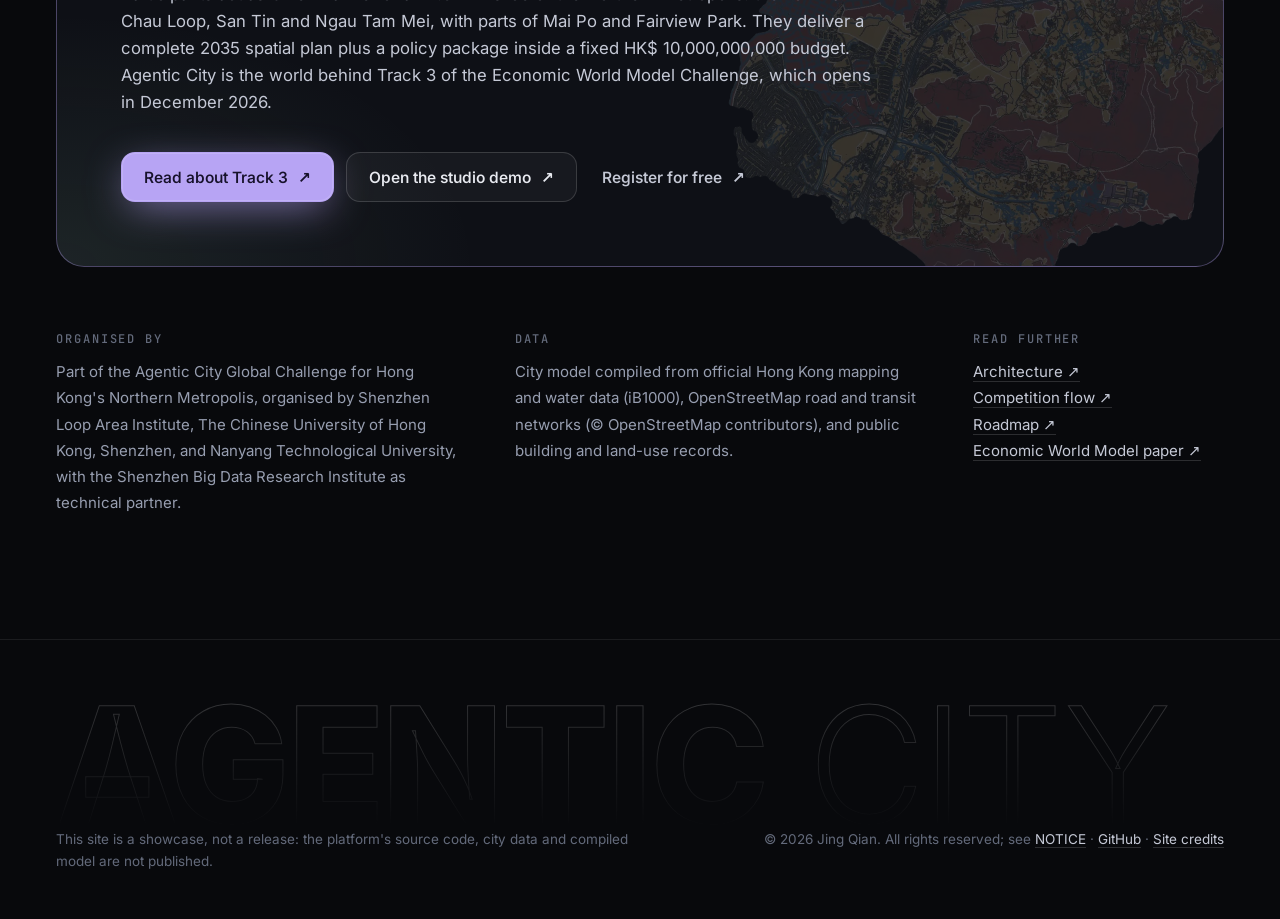
==== commit bf1a8ad7: "Say two kinds of agent, not two agents" ====
--- a/index.html
+++ b/index.html
@@ -121,7 +121,7 @@
       <li class="idea reveal">
         <span class="n">04</span>
         <div class="viz viz-two" aria-hidden="true"><b></b><i></i><i></i><i></i><i></i><i></i><i></i><i></i></div>
-        <h3 data-zh="两个<span>不同的 agent。</span>">Two <span>different agents.</span></h3>
+        <h3 data-zh="两种<span>不同的 agent。</span>">Two <span>kinds of agent.</span></h3>
         <p data-zh="<em>规划 agent</em> 帮你操作城市；<em>城市 agent</em> 住在城市里。前者让工具可用，后者才让城市“agentic”。">The <em>planning agent</em> helps you operate the city. The <em>city agent</em> lives in it. The first makes the tool usable; the second is what makes the city agentic.</p>
       </li>
     </ol>
